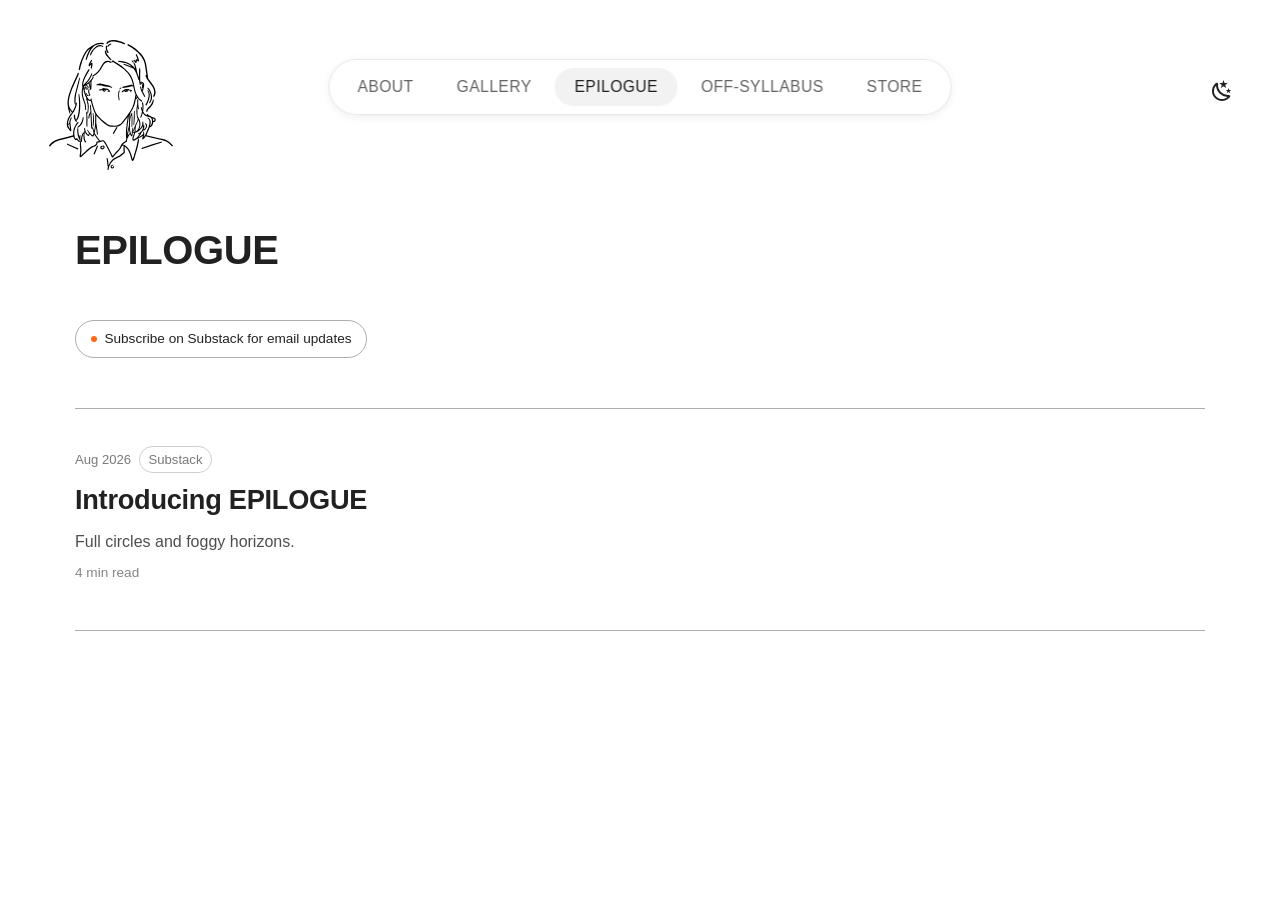
==== epilogue/index.html @ 9f252744 "Deployed 61b3ec2 with MkDocs version: 1.6.1" ====
<!doctype html>
<html lang="en" class="no-js">
  <head>
    
      <meta charset="utf-8">
      <meta name="viewport" content="width=device-width,initial-scale=1">
      
        <meta name="description" content="Writings, videos, and other things David K. Hays makes.">
      
      
      
        <link rel="canonical" href="https://davidkhays.com/epilogue/">
      
      
        <link rel="prev" href="..">
      
      
      
        
      
      
      <link rel="icon" href="../assets/images/favicon.png">
      <meta name="generator" content="mkdocs-1.6.1, mkdocs-material-9.7.7">
    
    
      
        <title>Epilogue - David K. Hays</title>
      
    
    
      <link rel="stylesheet" href="../assets/stylesheets/main.ec1eaa64.min.css">
      
        
        <link rel="stylesheet" href="../assets/stylesheets/palette.ab4e12ef.min.css">
      
      


    
    
      
    
    
      
    
    
      <link rel="stylesheet" href="../assets/stylesheets/extra.css">
    
    <script>__md_scope=new URL("..",location),__md_hash=e=>[...e].reduce(((e,_)=>(e<<5)-e+_.charCodeAt(0)),0),__md_get=(e,_=localStorage,t=__md_scope)=>JSON.parse(_.getItem(t.pathname+"."+e)),__md_set=(e,_,t=localStorage,a=__md_scope)=>{try{t.setItem(a.pathname+"."+e,JSON.stringify(_))}catch(e){}}</script>
    
      

    
    
  <meta property="og:type" content="website">
  <meta property="og:site_name" content="David K. Hays">
  <meta property="og:title" content="David K. Hays">
  <meta property="og:description" content="Personal portfolio of David K. Hays.">
  <meta property="og:url" content="https://davidkhays.com/epilogue/">
  <meta property="og:image" content="https://davidkhays.com/assets/images/social-preview.png">
  <meta name="twitter:card" content="summary_large_image">

  </head>
  
  
    
    
      
    
    
    
    
    <body dir="ltr" data-md-color-scheme="default" data-md-color-primary="indigo" data-md-color-accent="indigo">
  
    
    <input class="md-toggle" data-md-toggle="drawer" type="checkbox" id="__drawer" autocomplete="off">
    <input class="md-toggle" data-md-toggle="search" type="checkbox" id="__search" autocomplete="off">
    <label class="md-overlay" for="__drawer"></label>
    <div data-md-component="skip">
      
    </div>
    <div data-md-component="announce">
      
    </div>
    
    
      <div class="dkh-aurora-bg" aria-hidden="true" data-dkh-aurora-blobs>
  <div class="dkh-aurora-bg__stars" data-dkh-stars></div>
  <div class="dkh-aurora-bg__rays" data-dkh-rays></div>
</div>


  

<header class="md-header dkh-header md-header--shadow" data-md-component="header">
  <nav class="md-header__inner md-grid" aria-label="Header">
    <a href=".." title="David K. Hays" class="md-header__button md-logo" aria-label="David K. Hays" data-md-component="logo">
      <span class="dkh-logo-swap">
  <img class="dkh-logo-swap__base" src="../assets/images/eyes-open.svg" alt="David K. Hays — home">
  <img class="dkh-logo-swap__hover" src="../assets/images/eyes-closed.svg" alt="" aria-hidden="true">
</span>
    </a>
    <label class="md-header__button md-icon" for="__drawer">
      
      <svg xmlns="http://www.w3.org/2000/svg" viewBox="0 0 24 24"><path d="M3 6h18v2H3zm0 5h18v2H3zm0 5h18v2H3z"/></svg>
    </label>

    <!-- Condensed, centered nav (desktop only; see extra.css for the breakpoint) -->
    <ul class="dkh-nav">
      
        
      
        
          <li class="dkh-nav__item">
            <a href="../about.md" class="dkh-nav__link">About</a>
          </li>
        
      
        
          <li class="dkh-nav__item">
            <a href="../gallery.md" class="dkh-nav__link">Gallery</a>
          </li>
        
      
        
          <li class="dkh-nav__item dkh-nav__item--active">
            <a href="./" class="dkh-nav__link">EPILOGUE</a>
          </li>
        
      
        
          <li class="dkh-nav__item">
            <a href="../off-syllabus/index.md" class="dkh-nav__link">OFF-SYLLABUS</a>
          </li>
        
      
        
          <li class="dkh-nav__item">
            <a href="../store.md" class="dkh-nav__link">Store</a>
          </li>
        
      
    </ul>

    <div class="md-header__title" data-md-component="header-title">
      <div class="md-header__ellipsis">
        <div class="md-header__topic">
          <span class="md-ellipsis">
            David K. Hays
          </span>
        </div>
        <div class="md-header__topic" data-md-component="header-topic">
          <span class="md-ellipsis">
            
              Epilogue
            
          </span>
        </div>
      </div>
    </div>
    
      
        <form class="md-header__option" data-md-component="palette">
  
    
    
    
    <input class="md-option" data-md-color-media="" data-md-color-scheme="default" data-md-color-primary="indigo" data-md-color-accent="indigo"  aria-label="Switch to dark mode"  type="radio" name="__palette" id="__palette_0">
    
      <label class="md-header__button md-icon" title="Switch to dark mode" for="__palette_1" hidden>
        <svg xmlns="http://www.w3.org/2000/svg" viewBox="0 0 24 24"><path d="m17.75 4.09-2.53 1.94.91 3.06-2.63-1.81-2.63 1.81.91-3.06-2.53-1.94L12.44 4l1.06-3 1.06 3zm3.5 6.91-1.64 1.25.59 1.98-1.7-1.17-1.7 1.17.59-1.98L15.75 11l2.06-.05L18.5 9l.69 1.95zm-2.28 4.95c.83-.08 1.72 1.1 1.19 1.85-.32.45-.66.87-1.08 1.27C15.17 23 8.84 23 4.94 19.07c-3.91-3.9-3.91-10.24 0-14.14.4-.4.82-.76 1.27-1.08.75-.53 1.93.36 1.85 1.19-.27 2.86.69 5.83 2.89 8.02a9.96 9.96 0 0 0 8.02 2.89m-1.64 2.02a12.08 12.08 0 0 1-7.8-3.47c-2.17-2.19-3.33-5-3.49-7.82-2.81 3.14-2.7 7.96.31 10.98 3.02 3.01 7.84 3.12 10.98.31"/></svg>
      </label>
    
  
    
    
    
    <input class="md-option" data-md-color-media="" data-md-color-scheme="slate" data-md-color-primary="indigo" data-md-color-accent="indigo"  aria-label="Switch to light mode"  type="radio" name="__palette" id="__palette_1">
    
      <label class="md-header__button md-icon" title="Switch to light mode" for="__palette_0" hidden>
        <svg xmlns="http://www.w3.org/2000/svg" viewBox="0 0 24 24"><path d="M12 7a5 5 0 0 1 5 5 5 5 0 0 1-5 5 5 5 0 0 1-5-5 5 5 0 0 1 5-5m0 2a3 3 0 0 0-3 3 3 3 0 0 0 3 3 3 3 0 0 0 3-3 3 3 0 0 0-3-3m0-7 2.39 3.42C13.65 5.15 12.84 5 12 5s-1.65.15-2.39.42zM3.34 7l4.16-.35A7.2 7.2 0 0 0 5.94 8.5c-.44.74-.69 1.5-.83 2.29zm.02 10 1.76-3.77a7.131 7.131 0 0 0 2.38 4.14zM20.65 7l-1.77 3.79a7.02 7.02 0 0 0-2.38-4.15zm-.01 10-4.14.36c.59-.51 1.12-1.14 1.54-1.86.42-.73.69-1.5.83-2.29zM12 22l-2.41-3.44c.74.27 1.55.44 2.41.44.82 0 1.63-.17 2.37-.44z"/></svg>
      </label>
    
  
</form>
      
    
    
      <script>var palette=__md_get("__palette");if(palette&&palette.color){if("(prefers-color-scheme)"===palette.color.media){var media=matchMedia("(prefers-color-scheme: light)"),input=document.querySelector(media.matches?"[data-md-color-media='(prefers-color-scheme: light)']":"[data-md-color-media='(prefers-color-scheme: dark)']");palette.color.media=input.getAttribute("data-md-color-media"),palette.color.scheme=input.getAttribute("data-md-color-scheme"),palette.color.primary=input.getAttribute("data-md-color-primary"),palette.color.accent=input.getAttribute("data-md-color-accent")}for(var[key,value]of Object.entries(palette.color))document.body.setAttribute("data-md-color-"+key,value)}</script>
    
    
    
    
  </nav>
  
</header><div class="dkh-blur-overlay" aria-hidden="true"></div><button type="button" class="dkh-scrolltop" aria-label="Scroll to top">
  <svg viewBox="0 0 24 24" xmlns="http://www.w3.org/2000/svg" aria-hidden="true">
    <path d="M12 19V5M5 12l7-7 7 7" fill="none" stroke="currentColor" stroke-width="2" stroke-linecap="round" stroke-linejoin="round"/>
  </svg>
</button>
    
    <div class="md-container" data-md-component="container">
      
      
        
          
        
      
      <main class="md-main" data-md-component="main">
        <div class="md-main__inner md-grid">
          
            
              
              <div class="md-sidebar md-sidebar--primary" data-md-component="sidebar" data-md-type="navigation" >
                <div class="md-sidebar__scrollwrap">
                  <div class="md-sidebar__inner">
                    



<nav class="md-nav md-nav--primary" aria-label="Navigation" data-md-level="0">
  
  <div class="dkh-drawer-pill-wrap">
    <ul class="md-nav__list" data-md-scrollfix>
      
        
      
        
          
          
  
  
  
  
    <li class="md-nav__item">
      <a href="../about.md" class="md-nav__link">
        
  
  
  <span class="md-ellipsis">
    
  
    About
  

    
  </span>
  
  

      </a>
    </li>
  

        
      
        
          
          
  
  
  
  
    <li class="md-nav__item">
      <a href="../gallery.md" class="md-nav__link">
        
  
  
  <span class="md-ellipsis">
    
  
    Gallery
  

    
  </span>
  
  

      </a>
    </li>
  

        
      
        
          
          
  
  
    
  
  
  
    <li class="md-nav__item md-nav__item--active">
      
      <input class="md-nav__toggle md-toggle" type="checkbox" id="__toc">
      
      
      
      <a href="./" class="md-nav__link md-nav__link--active">
        
  
  
  <span class="md-ellipsis">
    
  
    EPILOGUE
  

    
  </span>
  
  

      </a>
      
    </li>
  

        
      
        
          
          
  
  
  
  
    <li class="md-nav__item">
      <a href="../off-syllabus/index.md" class="md-nav__link">
        
  
  
  <span class="md-ellipsis">
    
  
    OFF-SYLLABUS
  

    
  </span>
  
  

      </a>
    </li>
  

        
      
        
          
          
  
  
  
  
    <li class="md-nav__item">
      <a href="../store.md" class="md-nav__link">
        
  
  
  <span class="md-ellipsis">
    
  
    Store
  

    
  </span>
  
  

      </a>
    </li>
  

        
      
    </ul>
    <label class="dkh-drawer-close" for="__drawer" aria-label="Close menu">
      <svg viewBox="0 0 24 24" xmlns="http://www.w3.org/2000/svg" aria-hidden="true">
        <path d="M6 6L18 18M18 6L6 18" stroke="currentColor" stroke-width="1.6" stroke-linecap="round"/>
      </svg>
    </label>
  </div>
</nav>
                  </div>
                </div>
              </div>
            
            
              
              <div class="md-sidebar md-sidebar--secondary" data-md-component="sidebar" data-md-type="toc" >
                <div class="md-sidebar__scrollwrap">
                  <div class="md-sidebar__inner">
                    

<nav class="md-nav md-nav--secondary" aria-label="Table of contents">
  
  
  
  
</nav>
                  </div>
                </div>
              </div>
            
          
          
            <div class="md-content" data-md-component="content">
              
              <article class="md-content__inner md-typeset">
                
                  



<section class="dkh-epilogue">
  <div class="dkh-epilogue__header">
    <h1 class="dkh-epilogue__title">EPILOGUE</h1>
    <div class="dkh-epilogue__subscribe-row">
      <a href="https://davidkhays.substack.com" target="_blank" rel="noopener noreferrer" class="dkh-epilogue__subscribe">
        <span class="dkh-epilogue__subscribe-dot"></span>
        Subscribe on Substack for email updates
      </a>
      <!-- Subscribe on YouTube button goes here once the channel exists — .dkh-epilogue__subscribe-row
           is a flex row with gap, so it'll sit right alongside the Substack button with no layout changes needed. -->
    </div>
  </div>

  <!--
    Copy this <li> block for each new entry, newest first (top of the list).
    - tag: "Substack" or "YouTube" (or add a new one — no CSS changes needed, it's plain text in a pill).
    - entry-time: reading time for Substack posts, or something like "6 min watch" for YouTube.
    - Thumbnail (optional — omit the whole .dkh-epilogue__entry-thumb div if you don't have one yet,
      layout handles it fine either way): drop the image in docs/assets/images/epilogue/, then add
      <div class="dkh-epilogue__entry-thumb"><img src="../assets/images/epilogue/YOUR-FILE.jpg" alt=""></div>
      as the last thing inside .dkh-epilogue__entry-link, right after .dkh-epilogue__entry-text closes.
  -->
  <ol class="dkh-epilogue__list">
    <li class="dkh-epilogue__entry">
      <a class="dkh-epilogue__entry-link" href="https://davidkhays.substack.com/p/introducing-epilogue" target="_blank" rel="noopener noreferrer">
        <div class="dkh-epilogue__entry-text">
          <div class="dkh-epilogue__entry-meta">
            <span class="dkh-epilogue__entry-date">Aug 2026</span>
            <span class="dkh-epilogue__entry-tag">Substack</span>
          </div>
          <h2 class="dkh-epilogue__entry-title">Introducing EPILOGUE</h2>
          <p class="dkh-epilogue__entry-blurb">Full circles and foggy horizons.</p>
          <div class="dkh-epilogue__entry-time">4 min read</div>
        </div>
      </a>
    </li>
  </ol>
</section>







  
  






                
              </article>
            </div>
          
          
<script>var target=document.getElementById(location.hash.slice(1));target&&target.name&&(target.checked=target.name.startsWith("__tabbed_"))</script>
        </div>
        
      </main>
      
        
      
    </div>
    <div class="md-dialog" data-md-component="dialog">
      <div class="md-dialog__inner md-typeset"></div>
    </div>
    
    
    
      
      
      <script id="__config" type="application/json">{"annotate": null, "base": "..", "features": [], "search": "../assets/javascripts/workers/search.2c215733.min.js", "tags": null, "translations": {"clipboard.copied": "Copied to clipboard", "clipboard.copy": "Copy to clipboard", "search.result.more.one": "1 more on this page", "search.result.more.other": "# more on this page", "search.result.none": "No matching documents", "search.result.one": "1 matching document", "search.result.other": "# matching documents", "search.result.placeholder": "Type to start searching", "search.result.term.missing": "Missing", "select.version": "Select version"}, "version": null}</script>
    
    
      <script src="../assets/javascripts/bundle.d7400e89.min.js"></script>
      
        <script src="../assets/javascripts/extra.js"></script>
      
    
  </body>
</html>
---- assets/stylesheets/main.ec1eaa64.min.css ----
@charset "UTF-8";html{-webkit-text-size-adjust:none;-moz-text-size-adjust:none;text-size-adjust:none;box-sizing:border-box}*,:after,:before{box-sizing:inherit}@media (prefers-reduced-motion){*,:after,:before{transition:none!important}}body{margin:0}a,button,input,label{-webkit-tap-highlight-color:transparent}a{color:inherit;text-decoration:none}hr{border:0;box-sizing:initial;display:block;height:.05rem;overflow:visible;padding:0}small{font-size:80%}sub,sup{line-height:1em}img{border-style:none}table{border-collapse:initial;border-spacing:0}td,th{font-weight:400;vertical-align:top}button{background:#0000;border:0;font-family:inherit;font-size:inherit;margin:0;padding:0}input{border:0;outline:none}:root{--md-primary-fg-color:#4051b5;--md-primary-fg-color--light:#5d6cc0;--md-primary-fg-color--dark:#303fa1;--md-primary-bg-color:#fff;--md-primary-bg-color--light:#ffffffb3;--md-accent-fg-color:#526cfe;--md-accent-fg-color--transparent:#526cfe1a;--md-accent-bg-color:#fff;--md-accent-bg-color--light:#ffffffb3}[data-md-color-scheme=default]{color-scheme:light}[data-md-color-scheme=default] img[src$="#gh-dark-mode-only"],[data-md-color-scheme=default] img[src$="#only-dark"]{display:none}:root,[data-md-color-scheme=default]{--md-hue:225deg;--md-default-fg-color:#000000de;--md-default-fg-color--light:#0000008a;--md-default-fg-color--lighter:#00000052;--md-default-fg-color--lightest:#00000012;--md-default-bg-color:#fff;--md-default-bg-color--light:#ffffffb3;--md-default-bg-color--lighter:#ffffff4d;--md-default-bg-color--lightest:#ffffff1f;--md-code-fg-color:#36464e;--md-code-bg-color:#f5f5f5;--md-code-bg-color--light:#f5f5f5b3;--md-code-bg-color--lighter:#f5f5f54d;--md-code-hl-color:#4287ff;--md-code-hl-color--light:#4287ff1a;--md-code-hl-number-color:#d52a2a;--md-code-hl-special-color:#db1457;--md-code-hl-function-color:#a846b9;--md-code-hl-constant-color:#6e59d9;--md-code-hl-keyword-color:#3f6ec6;--md-code-hl-string-color:#1c7d4d;--md-code-hl-name-color:var(--md-code-fg-color);--md-code-hl-operator-color:var(--md-default-fg-color--light);--md-code-hl-punctuation-color:var(--md-default-fg-color--light);--md-code-hl-comment-color:var(--md-default-fg-color--light);--md-code-hl-generic-color:var(--md-default-fg-color--light);--md-code-hl-variable-color:var(--md-default-fg-color--light);--md-typeset-color:var(--md-default-fg-color);--md-typeset-a-color:var(--md-primary-fg-color);--md-typeset-del-color:#f5503d26;--md-typeset-ins-color:#0bd57026;--md-typeset-kbd-color:#fafafa;--md-typeset-kbd-accent-color:#fff;--md-typeset-kbd-border-color:#b8b8b8;--md-typeset-mark-color:#ffff0080;--md-typeset-table-color:#0000001f;--md-typeset-table-color--light:rgba(0,0,0,.035);--md-admonition-fg-color:var(--md-default-fg-color);--md-admonition-bg-color:var(--md-default-bg-color);--md-warning-fg-color:#000000de;--md-warning-bg-color:#ff9;--md-footer-fg-color:#fff;--md-footer-fg-color--light:#ffffffb3;--md-footer-fg-color--lighter:#ffffff73;--md-footer-bg-color:#000000de;--md-footer-bg-color--dark:#00000052;--md-shadow-z1:0 0.2rem 0.5rem #0000000d,0 0 0.05rem #0000001a;--md-shadow-z2:0 0.2rem 0.5rem #0000001a,0 0 0.05rem #00000040;--md-shadow-z3:0 0.2rem 0.5rem #0003,0 0 0.05rem #00000059}.md-icon svg{fill:currentcolor;display:block;height:1.2rem;width:1.2rem}body{-webkit-font-smoothing:antialiased;-moz-osx-font-smoothing:grayscale;--md-text-font-family:var(--md-text-font,_),-apple-system,BlinkMacSystemFont,Helvetica,Arial,sans-serif;--md-code-font-family:var(--md-code-font,_),SFMono-Regular,Consolas,Menlo,monospace}aside,body,input{font-feature-settings:"kern","liga";color:var(--md-typeset-color);font-family:var(--md-text-font-family)}code,kbd,pre{font-feature-settings:"kern";font-family:var(--md-code-font-family)}:root{--md-typeset-table-sort-icon:url('data:image/svg+xml;charset=utf-8,<svg xmlns="http://www.w3.org/2000/svg" viewBox="0 0 24 24"><path d="m18 21-4-4h3V7h-3l4-4 4 4h-3v10h3M2 19v-2h10v2M2 13v-2h7v2M2 7V5h4v2z"/></svg>');--md-typeset-table-sort-icon--asc:url('data:image/svg+xml;charset=utf-8,<svg xmlns="http://www.w3.org/2000/svg" viewBox="0 0 24 24"><path d="M19 17h3l-4 4-4-4h3V3h2M2 17h10v2H2M6 5v2H2V5m0 6h7v2H2z"/></svg>');--md-typeset-table-sort-icon--desc:url('data:image/svg+xml;charset=utf-8,<svg xmlns="http://www.w3.org/2000/svg" viewBox="0 0 24 24"><path d="M19 7h3l-4-4-4 4h3v14h2M2 17h10v2H2M6 5v2H2V5m0 6h7v2H2z"/></svg>')}.md-typeset{-webkit-print-color-adjust:exact;color-adjust:exact;font-size:.8rem;line-height:1.6;overflow-wrap:break-word}@media print{.md-typeset{font-size:.68rem}}.md-typeset blockquote,.md-typeset dl,.md-typeset figure,.md-typeset ol,.md-typeset pre,.md-typeset ul{margin-bottom:1em;margin-top:1em}.md-typeset h1{color:var(--md-default-fg-color--light);font-size:2em;line-height:1.3;margin:0 0 1.25em}.md-typeset h1,.md-typeset h2{font-weight:300;letter-spacing:-.01em}.md-typeset h2{font-size:1.5625em;line-height:1.4;margin:1.6em 0 .64em}.md-typeset h3{font-size:1.25em;font-weight:400;letter-spacing:-.01em;line-height:1.5;margin:1.6em 0 .8em}.md-typeset h2+h3{margin-top:.8em}.md-typeset h4{font-weight:700;letter-spacing:-.01em;margin:1em 0}.md-typeset h5,.md-typeset h6{color:var(--md-default-fg-color--light);font-size:.8em;font-weight:700;letter-spacing:-.01em;margin:1.25em 0}.md-typeset h5{text-transform:uppercase}.md-typeset h5 code{text-transform:none}.md-typeset hr{border-bottom:.05rem solid var(--md-default-fg-color--lightest);display:flow-root;margin:1.5em 0}.md-typeset a{color:var(--md-typeset-a-color);word-break:break-word}.md-typeset a,.md-typeset a:before{transition:color 125ms}.md-typeset a:focus,.md-typeset a:hover{color:var(--md-accent-fg-color)}.md-typeset a:focus code,.md-typeset a:hover code{background-color:var(--md-accent-fg-color--transparent);color:var(--md-accent-fg-color)}.md-typeset a code{color:var(--md-typeset-a-color)}.md-typeset a.focus-visible{outline-color:var(--md-accent-fg-color);outline-offset:.2rem}.md-typeset code,.md-typeset kbd,.md-typeset pre{color:var(--md-code-fg-color);direction:ltr;font-variant-ligatures:none;transition:background-color 125ms}@media print{.md-typeset code,.md-typeset kbd,.md-typeset pre{white-space:pre-wrap}}.md-typeset code{background-color:var(--md-code-bg-color);border-radius:.1rem;-webkit-box-decoration-break:clone;box-decoration-break:clone;font-size:.85em;padding:0 .2941176471em;transition:color 125ms,background-color 125ms;word-break:break-word}.md-typeset code:not(.focus-visible){-webkit-tap-highlight-color:transparent;outline:none}.md-typeset pre{display:flow-root;line-height:1.4;position:relative}.md-typeset pre>code{-webkit-box-decoration-break:slice;box-decoration-break:slice;box-shadow:none;display:block;margin:0;outline-color:var(--md-accent-fg-color);overflow:auto;padding:.7720588235em 1.1764705882em;scrollbar-color:var(--md-default-fg-color--lighter) #0000;scrollbar-width:thin;touch-action:auto;word-break:normal}.md-typeset pre>code:hover{scrollbar-color:var(--md-accent-fg-color) #0000}.md-typeset pre>code::-webkit-scrollbar{height:.2rem;width:.2rem}.md-typeset pre>code::-webkit-scrollbar-thumb{background-color:var(--md-default-fg-color--lighter)}.md-typeset pre>code::-webkit-scrollbar-thumb:hover{background-color:var(--md-accent-fg-color)}.md-typeset kbd{background-color:var(--md-typeset-kbd-color);border-radius:.1rem;box-shadow:0 .1rem 0 .05rem var(--md-typeset-kbd-border-color),0 .1rem 0 var(--md-typeset-kbd-border-color),0 -.1rem .2rem var(--md-typeset-kbd-accent-color) inset;color:var(--md-default-fg-color);display:inline-block;font-size:.75em;padding:0 .6666666667em;vertical-align:text-top;word-break:break-word}.md-typeset mark{background-color:var(--md-typeset-mark-color);-webkit-box-decoration-break:clone;box-decoration-break:clone;color:inherit;word-break:break-word}.md-typeset abbr{cursor:help;text-decoration:none}.md-typeset [data-preview],.md-typeset abbr{border-bottom:.05rem dotted var(--md-default-fg-color--light)}.md-typeset small{opacity:.75}[dir=ltr] .md-typeset sub,[dir=ltr] .md-typeset sup{margin-left:.078125em}[dir=rtl] .md-typeset sub,[dir=rtl] .md-typeset sup{margin-right:.078125em}[dir=ltr] .md-typeset blockquote{padding-left:.6rem}[dir=rtl] .md-typeset blockquote{padding-right:.6rem}[dir=ltr] .md-typeset blockquote{border-left:.2rem solid var(--md-default-fg-color--lighter)}[dir=rtl] .md-typeset blockquote{border-right:.2rem solid var(--md-default-fg-color--lighter)}.md-typeset blockquote{color:var(--md-default-fg-color--light);margin-left:0;margin-right:0}.md-typeset ul{list-style-type:disc}.md-typeset ul[type]{list-style-type:revert-layer}[dir=ltr] .md-typeset ol,[dir=ltr] .md-typeset ul{margin-left:.625em}[dir=rtl] .md-typeset ol,[dir=rtl] .md-typeset ul{margin-right:.625em}.md-typeset ol,.md-typeset ul{padding:0}.md-typeset ol:not([hidden]),.md-typeset ul:not([hidden]){display:flow-root}.md-typeset ol ol,.md-typeset ul ol{list-style-type:lower-alpha}.md-typeset ol ol ol,.md-typeset ul ol ol{list-style-type:lower-roman}.md-typeset ol ol ol ol,.md-typeset ul ol ol ol{list-style-type:upper-alpha}.md-typeset ol ol ol ol ol,.md-typeset ul ol ol ol ol{list-style-type:upper-roman}.md-typeset ol[type],.md-typeset ul[type]{list-style-type:revert-layer}[dir=ltr] .md-typeset ol li,[dir=ltr] .md-typeset ul li{margin-left:1.25em}[dir=rtl] .md-typeset ol li,[dir=rtl] .md-typeset ul li{margin-right:1.25em}.md-typeset ol li,.md-typeset ul li{margin-bottom:.5em}.md-typeset ol li blockquote,.md-typeset ol li p,.md-typeset ul li blockquote,.md-typeset ul li p{margin:.5em 0}.md-typeset ol li:last-child,.md-typeset ul li:last-child{margin-bottom:0}[dir=ltr] .md-typeset ol li ol,[dir=ltr] .md-typeset ol li ul,[dir=ltr] .md-typeset ul li ol,[dir=ltr] .md-typeset ul li ul{margin-left:.625em}[dir=rtl] .md-typeset ol li ol,[dir=rtl] .md-typeset ol li ul,[dir=rtl] .md-typeset ul li ol,[dir=rtl] .md-typeset ul li ul{margin-right:.625em}.md-typeset ol li ol,.md-typeset ol li ul,.md-typeset ul li ol,.md-typeset ul li ul{margin-bottom:.5em;margin-top:.5em}[dir=ltr] .md-typeset dd{margin-left:1.875em}[dir=rtl] .md-typeset dd{margin-right:1.875em}.md-typeset dd{margin-bottom:1.5em;margin-top:1em}.md-typeset img,.md-typeset svg,.md-typeset video{height:auto;max-width:100%}.md-typeset img[align=left]{margin:1em 1em 1em 0}.md-typeset img[align=right]{margin:1em 0 1em 1em}.md-typeset img[align]:only-child{margin-top:0}.md-typeset figure{display:flow-root;margin:1em auto;max-width:100%;text-align:center;width:fit-content}.md-typeset figure img{display:block;margin:0 auto}.md-typeset figcaption{font-style:italic;margin:1em auto;max-width:24rem}.md-typeset iframe{max-width:100%}.md-typeset table:not([class]){background-color:var(--md-default-bg-color);border:.05rem solid var(--md-typeset-table-color);border-radius:.1rem;display:inline-block;font-size:.64rem;max-width:100%;overflow:auto;touch-action:auto}@media print{.md-typeset table:not([class]){display:table}}.md-typeset table:not([class])+*{margin-top:1.5em}.md-typeset table:not([class]) td>:first-child,.md-typeset table:not([class]) th>:first-child{margin-top:0}.md-typeset table:not([class]) td>:last-child,.md-typeset table:not([class]) th>:last-child{margin-bottom:0}.md-typeset table:not([class]) td:not([align]),.md-typeset table:not([class]) th:not([align]){text-align:left}[dir=rtl] .md-typeset table:not([class]) td:not([align]),[dir=rtl] .md-typeset table:not([class]) th:not([align]){text-align:right}.md-typeset table:not([class]) th{font-weight:700;min-width:5rem;padding:.9375em 1.25em;vertical-align:top}.md-typeset table:not([class]) td{border-top:.05rem solid var(--md-typeset-table-color);padding:.9375em 1.25em;vertical-align:top}.md-typeset table:not([class]) tbody tr{transition:background-color 125ms}.md-typeset table:not([class]) tbody tr:hover{background-color:var(--md-typeset-table-color--light);box-shadow:0 .05rem 0 var(--md-default-bg-color) inset}.md-typeset table:not([class]) a{word-break:normal}.md-typeset table th[role=columnheader]{cursor:pointer}[dir=ltr] .md-typeset table th[role=columnheader]:after{margin-left:.5em}[dir=rtl] .md-typeset table th[role=columnheader]:after{margin-right:.5em}.md-typeset table th[role=columnheader]:after{content:"";display:inline-block;height:1.2em;-webkit-mask-image:var(--md-typeset-table-sort-icon);mask-image:var(--md-typeset-table-sort-icon);-webkit-mask-repeat:no-repeat;mask-repeat:no-repeat;-webkit-mask-size:contain;mask-size:contain;transition:background-color 125ms;vertical-align:text-bottom;width:1.2em}.md-typeset table th[role=columnheader]:hover:after{background-color:var(--md-default-fg-color--lighter)}.md-typeset table th[role=columnheader][aria-sort=ascending]:after{background-color:var(--md-default-fg-color--light);-webkit-mask-image:var(--md-typeset-table-sort-icon--asc);mask-image:var(--md-typeset-table-sort-icon--asc)}.md-typeset table th[role=columnheader][aria-sort=descending]:after{background-color:var(--md-default-fg-color--light);-webkit-mask-image:var(--md-typeset-table-sort-icon--desc);mask-image:var(--md-typeset-table-sort-icon--desc)}.md-typeset__scrollwrap{margin:1em -.8rem;overflow-x:auto;touch-action:auto}.md-typeset__table{display:inline-block;margin-bottom:.5em;padding:0 .8rem}@media print{.md-typeset__table{display:block}}html .md-typeset__table table{display:table;margin:0;overflow:hidden;width:100%}@media screen and (max-width:44.984375em){.md-content__inner>pre{margin:1em -.8rem}.md-content__inner>pre code{border-radius:0}}.md-typeset .md-author{border-radius:100%;display:block;flex-shrink:0;height:1.6rem;overflow:hidden;position:relative;transition:color 125ms,transform 125ms;width:1.6rem}.md-typeset .md-author img{display:block}.md-typeset .md-author--more{background:var(--md-default-fg-color--lightest);color:var(--md-default-fg-color--lighter);font-size:.6rem;font-weight:700;line-height:1.6rem;text-align:center}.md-typeset .md-author--long{height:2.4rem;width:2.4rem}.md-typeset a.md-author{transform:scale(1)}.md-typeset a.md-author img{border-radius:100%;filter:grayscale(100%) opacity(75%);transition:filter 125ms}.md-typeset a.md-author:focus,.md-typeset a.md-author:hover{transform:scale(1.1);z-index:1}.md-typeset a.md-author:focus img,.md-typeset a.md-author:hover img{filter:grayscale(0)}.md-banner{background-color:var(--md-footer-bg-color);color:var(--md-footer-fg-color);overflow:auto}@media print{.md-banner{display:none}}.md-banner--warning{background-color:var(--md-warning-bg-color);color:var(--md-warning-fg-color)}.md-banner__inner{font-size:.7rem;margin:.6rem auto;padding:0 .8rem}[dir=ltr] .md-banner__button{float:right}[dir=rtl] .md-banner__button{float:left}.md-banner__button{color:inherit;cursor:pointer;transition:opacity .25s}.no-js .md-banner__button{display:none}.md-banner__button:hover{opacity:.7}html{font-size:125%;height:100%;overflow-x:hidden}@media screen and (min-width:100em){html{font-size:137.5%}}@media screen and (min-width:125em){html{font-size:150%}}body{background-color:var(--md-default-bg-color);display:flex;flex-direction:column;font-size:.5rem;min-height:100%;position:relative;width:100%}@media print{body{display:block}}@media screen and (max-width:59.984375em){body[data-md-scrolllock]{position:fixed}}.md-grid{margin-left:auto;margin-right:auto;max-width:61rem}.md-container{display:flex;flex-direction:column;flex-grow:1}@media print{.md-container{display:block}}.md-main{flex-grow:1}.md-main__inner{display:flex;height:100%;margin-top:1.5rem}.md-ellipsis{overflow:hidden;text-overflow:ellipsis}.md-toggle{display:none}.md-option{height:0;opacity:0;position:absolute;width:0}.md-option:checked+label:not([hidden]){display:block}.md-option.focus-visible+label{outline-color:var(--md-accent-fg-color);outline-style:auto}.md-skip{background-color:var(--md-default-fg-color);border-radius:.1rem;color:var(--md-default-bg-color);font-size:.64rem;margin:.5rem;opacity:0;outline-color:var(--md-accent-fg-color);padding:.3rem .5rem;position:fixed;transform:translateY(.4rem);z-index:-1}.md-skip:focus{opacity:1;transform:translateY(0);transition:transform .25s cubic-bezier(.4,0,.2,1),opacity 175ms 75ms;z-index:10}@page{margin:25mm}:root{--md-clipboard-icon:url('data:image/svg+xml;charset=utf-8,<svg xmlns="http://www.w3.org/2000/svg" viewBox="0 0 24 24"><path d="M19 21H8V7h11m0-2H8a2 2 0 0 0-2 2v14a2 2 0 0 0 2 2h11a2 2 0 0 0 2-2V7a2 2 0 0 0-2-2m-3-4H4a2 2 0 0 0-2 2v14h2V3h12z"/></svg>')}.md-clipboard{border-radius:.1rem;color:var(--md-default-fg-color--lightest);cursor:pointer;height:1.5em;outline-color:var(--md-accent-fg-color);outline-offset:.1rem;transition:color .25s;width:1.5em;z-index:1}@media print{.md-clipboard{display:none}}.md-clipboard:not(.focus-visible){-webkit-tap-highlight-color:transparent;outline:none}:hover>.md-clipboard{color:var(--md-default-fg-color--light)}.md-clipboard:focus,.md-clipboard:hover{color:var(--md-accent-fg-color)}.md-clipboard:after{background-color:currentcolor;content:"";display:block;height:1.125em;margin:0 auto;-webkit-mask-image:var(--md-clipboard-icon);mask-image:var(--md-clipboard-icon);-webkit-mask-position:center;mask-position:center;-webkit-mask-repeat:no-repeat;mask-repeat:no-repeat;-webkit-mask-size:contain;mask-size:contain;width:1.125em}.md-clipboard--inline{cursor:pointer}.md-clipboard--inline code{transition:color .25s,background-color .25s}.md-clipboard--inline:focus code,.md-clipboard--inline:hover code{background-color:var(--md-accent-fg-color--transparent);color:var(--md-accent-fg-color)}:root{--md-code-select-icon:url('data:image/svg+xml;charset=utf-8,<svg xmlns="http://www.w3.org/2000/svg" viewBox="0 0 24 24"><path d="M19 19h-4v2h4c1.1 0 2-.9 2-2v-4h-2m0-12h-4v2h4v4h2V5c0-1.1-.9-2-2-2M5 5h4V3H5c-1.1 0-2 .9-2 2v4h2m0 6H3v4c0 1.1.9 2 2 2h4v-2H5zm2-4h2v2H7zm4 0h2v2h-2zm4 0h2v2h-2zM7 7h2v2H7zm4 0h2v2h-2zm4 0h2v2h-2zm-8 8h2v2H7zm4 0h2v2h-2zm4 0h2v2h-2z"/></svg>');--md-code-copy-icon:url('data:image/svg+xml;charset=utf-8,<svg xmlns="http://www.w3.org/2000/svg" viewBox="0 0 24 24"><path d="M19 21H8V7h11m0-2H8a2 2 0 0 0-2 2v14a2 2 0 0 0 2 2h11a2 2 0 0 0 2-2V7a2 2 0 0 0-2-2m-3-4H4a2 2 0 0 0-2 2v14h2V3h12z"/></svg>')}.md-typeset .md-code__content{display:grid}.md-code__nav{background-color:var(--md-code-bg-color--lighter);border-radius:.1rem;display:flex;gap:.2rem;padding:.2rem;position:absolute;right:.25em;top:.25em;transition:background-color .25s;z-index:1}:hover>.md-code__nav{background-color:var(--md-code-bg-color--light)}.md-code__button{color:var(--md-default-fg-color--lightest);cursor:pointer;display:block;height:1.5em;outline-color:var(--md-accent-fg-color);outline-offset:.1rem;transition:color .25s;width:1.5em}:hover>*>.md-code__button{color:var(--md-default-fg-color--light)}.md-code__button.focus-visible,.md-code__button:hover{color:var(--md-accent-fg-color)}.md-code__button--active{color:var(--md-default-fg-color)!important}.md-code__button:after{background-color:currentcolor;content:"";display:block;height:1.125em;margin:0 auto;-webkit-mask-position:center;mask-position:center;-webkit-mask-repeat:no-repeat;mask-repeat:no-repeat;-webkit-mask-size:contain;mask-size:contain;width:1.125em}.md-code__button[data-md-type=select]:after{-webkit-mask-image:var(--md-code-select-icon);mask-image:var(--md-code-select-icon)}.md-code__button[data-md-type=copy]:after{-webkit-mask-image:var(--md-code-copy-icon);mask-image:var(--md-code-copy-icon)}@keyframes consent{0%{opacity:0;transform:translateY(100%)}to{opacity:1;transform:translateY(0)}}@keyframes overlay{0%{opacity:0}to{opacity:1}}.md-consent__overlay{animation:overlay .25s both;-webkit-backdrop-filter:blur(.1rem);backdrop-filter:blur(.1rem);background-color:#0000008a;height:100%;opacity:1;position:fixed;top:0;width:100%;z-index:5}.md-consent__inner{animation:consent .5s cubic-bezier(.1,.7,.1,1) both;background-color:var(--md-default-bg-color);border:0;border-radius:.1rem;bottom:0;box-shadow:0 0 .2rem #0000001a,0 .2rem .4rem #0003;max-height:100%;overflow:auto;padding:0;position:fixed;width:100%;z-index:5}.md-consent__form{padding:.8rem}.md-consent__settings{display:none;margin:1em 0}input:checked+.md-consent__settings{display:block}.md-consent__controls{margin-bottom:.8rem}.md-typeset .md-consent__controls .md-button{display:inline}@media screen and (max-width:44.984375em){.md-typeset .md-consent__controls .md-button{display:block;margin-top:.4rem;text-align:center;width:100%}}.md-consent label{cursor:pointer}.md-content{flex-grow:1;min-width:0}.md-content__inner{margin:0 .8rem 1.2rem;padding-top:.6rem}@media screen and (min-width:76.25em){[dir=ltr] .md-sidebar--primary:not([hidden])~.md-content>.md-content__inner{margin-left:1.2rem}[dir=ltr] .md-sidebar--secondary:not([hidden])~.md-content>.md-content__inner,[dir=rtl] .md-sidebar--primary:not([hidden])~.md-content>.md-content__inner{margin-right:1.2rem}[dir=rtl] .md-sidebar--secondary:not([hidden])~.md-content>.md-content__inner{margin-left:1.2rem}}.md-content__inner:before{content:"";display:block;height:.4rem}.md-content__inner>:last-child{margin-bottom:0}[dir=ltr] .md-content__button{float:right}[dir=rtl] .md-content__button{float:left}[dir=ltr] .md-content__button{margin-left:.4rem}[dir=rtl] .md-content__button{margin-right:.4rem}.md-content__button{margin:.4rem 0;padding:0}@media print{.md-content__button{display:none}}.md-typeset .md-content__button{color:var(--md-default-fg-color--lighter)}.md-content__button svg{display:inline;vertical-align:top}[dir=rtl] .md-content__button svg{transform:scaleX(-1)}[dir=ltr] .md-dialog{right:.8rem}[dir=rtl] .md-dialog{left:.8rem}.md-dialog{background-color:var(--md-default-fg-color);border-radius:.1rem;bottom:.8rem;box-shadow:var(--md-shadow-z3);min-width:11.1rem;opacity:0;padding:.4rem .6rem;pointer-events:none;position:fixed;transform:translateY(100%);transition:transform 0ms .4s,opacity .4s;z-index:4}@media print{.md-dialog{display:none}}.md-dialog--active{opacity:1;pointer-events:auto;transform:translateY(0);transition:transform .4s cubic-bezier(.075,.85,.175,1),opacity .4s}.md-dialog__inner{color:var(--md-default-bg-color);font-size:.7rem}.md-feedback{margin:2em 0 1em;text-align:center}.md-feedback fieldset{border:none;margin:0;padding:0}.md-feedback__title{font-weight:700;margin:1em auto}.md-feedback__inner{position:relative}.md-feedback__list{display:flex;flex-wrap:wrap;place-content:baseline center;position:relative}.md-feedback__list:hover .md-icon:not(:disabled){color:var(--md-default-fg-color--lighter)}:disabled .md-feedback__list{min-height:1.8rem}.md-feedback__icon{color:var(--md-default-fg-color--light);cursor:pointer;flex-shrink:0;margin:0 .1rem;transition:color 125ms}.md-feedback__icon:not(:disabled).md-icon:hover{color:var(--md-accent-fg-color)}.md-feedback__icon:disabled{color:var(--md-default-fg-color--lightest);pointer-events:none}.md-feedback__note{opacity:0;position:relative;transform:translateY(.4rem);transition:transform .4s cubic-bezier(.1,.7,.1,1),opacity .15s}.md-feedback__note>*{margin:0 auto;max-width:16rem}:disabled .md-feedback__note{opacity:1;transform:translateY(0)}@media print{.md-feedback{display:none}}.md-footer{background-color:var(--md-footer-bg-color);color:var(--md-footer-fg-color)}@media print{.md-footer{display:none}}.md-footer__inner{justify-content:space-between;overflow:auto;padding:.2rem}.md-footer__inner:not([hidden]){display:flex}.md-footer__link{align-items:end;display:flex;flex-grow:0.01;margin-bottom:.4rem;margin-top:1rem;max-width:100%;outline-color:var(--md-accent-fg-color);overflow:hidden;transition:opacity .25s}.md-footer__link:focus,.md-footer__link:hover{opacity:.7}[dir=rtl] .md-footer__link svg{transform:scaleX(-1)}@media screen and (max-width:44.984375em){.md-footer__link--prev{flex-shrink:0}.md-footer__link--prev .md-footer__title{display:none}}[dir=ltr] .md-footer__link--next{margin-left:auto}[dir=rtl] .md-footer__link--next{margin-right:auto}.md-footer__link--next{text-align:right}[dir=rtl] .md-footer__link--next{text-align:left}.md-footer__title{flex-grow:1;font-size:.9rem;margin-bottom:.7rem;max-width:calc(100% - 2.4rem);padding:0 1rem;white-space:nowrap}.md-footer__button{margin:.2rem;padding:.4rem}.md-footer__direction{font-size:.64rem;opacity:.7}.md-footer-meta{background-color:var(--md-footer-bg-color--dark)}.md-footer-meta__inner{display:flex;flex-wrap:wrap;justify-content:space-between;padding:.2rem}html .md-footer-meta.md-typeset a{color:var(--md-footer-fg-color--light)}html .md-footer-meta.md-typeset a:focus,html .md-footer-meta.md-typeset a:hover{color:var(--md-footer-fg-color)}.md-copyright{color:var(--md-footer-fg-color--lighter);font-size:.64rem;margin:auto .6rem;padding:.4rem 0;width:100%}@media screen and (min-width:45em){.md-copyright{width:auto}}.md-copyright__highlight{color:var(--md-footer-fg-color--light)}.md-social{display:inline-flex;gap:.2rem;margin:0 .4rem;padding:.2rem 0 .6rem}@media screen and (min-width:45em){.md-social{padding:.6rem 0}}.md-social__link{display:inline-block;height:1.6rem;text-align:center;width:1.6rem}.md-social__link:before{line-height:1.9}.md-social__link svg{fill:currentcolor;max-height:.8rem;vertical-align:-25%}.md-typeset .md-button{border:.1rem solid;border-radius:.1rem;color:var(--md-primary-fg-color);cursor:pointer;display:inline-block;font-weight:700;padding:.625em 2em;transition:color 125ms,background-color 125ms,border-color 125ms}.md-typeset .md-button--primary{background-color:var(--md-primary-fg-color);border-color:var(--md-primary-fg-color);color:var(--md-primary-bg-color)}.md-typeset .md-button:focus,.md-typeset .md-button:hover{background-color:var(--md-accent-fg-color);border-color:var(--md-accent-fg-color);color:var(--md-accent-bg-color)}[dir=ltr] .md-typeset .md-input{border-top-left-radius:.1rem}[dir=ltr] .md-typeset .md-input,[dir=rtl] .md-typeset .md-input{border-top-right-radius:.1rem}[dir=rtl] .md-typeset .md-input{border-top-left-radius:.1rem}.md-typeset .md-input{border-bottom:.1rem solid var(--md-default-fg-color--lighter);box-shadow:var(--md-shadow-z1);font-size:.8rem;height:1.8rem;padding:0 .6rem;transition:border .25s,box-shadow .25s}.md-typeset .md-input:focus,.md-typeset .md-input:hover{border-bottom-color:var(--md-accent-fg-color);box-shadow:var(--md-shadow-z2)}.md-typeset .md-input--stretch{width:100%}.md-header{background-color:var(--md-primary-fg-color);box-shadow:0 0 .2rem #0000,0 .2rem .4rem #0000;color:var(--md-primary-bg-color);display:block;left:0;position:sticky;right:0;top:0;z-index:4}@media print{.md-header{display:none}}.md-header[hidden]{transform:translateY(-100%);transition:transform .25s cubic-bezier(.8,0,.6,1),box-shadow .25s}.md-header--shadow{box-shadow:0 0 .2rem #0000001a,0 .2rem .4rem #0003;transition:transform .25s cubic-bezier(.1,.7,.1,1),box-shadow .25s}.md-header__inner{align-items:center;display:flex;padding:0 .2rem}.md-header__button{color:currentcolor;cursor:pointer;margin:.2rem;outline-color:var(--md-accent-fg-color);padding:.4rem;position:relative;transition:opacity .25s;vertical-align:middle;z-index:1}.md-header__button:hover{opacity:.7}.md-header__button:not([hidden]){display:inline-block}.md-header__button:not(.focus-visible){-webkit-tap-highlight-color:transparent;outline:none}.md-header__button.md-logo{margin:.2rem;padding:.4rem}@media screen and (max-width:76.234375em){.md-header__button.md-logo{display:none}}.md-header__button.md-logo img,.md-header__button.md-logo svg{fill:currentcolor;display:block;height:1.2rem;width:auto}@media screen and (min-width:60em){.md-header__button[for=__search]{display:none}}.no-js .md-header__button[for=__search]{display:none}[dir=rtl] .md-header__button[for=__search] svg{transform:scaleX(-1)}@media screen and (min-width:76.25em){.md-header__button[for=__drawer]{display:none}}.md-header__topic{display:flex;max-width:100%;position:absolute;transition:transform .4s cubic-bezier(.1,.7,.1,1),opacity .15s;white-space:nowrap}.md-header__topic+.md-header__topic{opacity:0;pointer-events:none;transform:translateX(1.25rem);transition:transform .4s cubic-bezier(1,.7,.1,.1),opacity .15s;z-index:-1}[dir=rtl] .md-header__topic+.md-header__topic{transform:translateX(-1.25rem)}.md-header__topic:first-child{font-weight:700}[dir=ltr] .md-header__title{margin-left:1rem;margin-right:.4rem}[dir=rtl] .md-header__title{margin-left:.4rem;margin-right:1rem}.md-header__title{flex-grow:1;font-size:.9rem;height:2.4rem;line-height:2.4rem}.md-header__title--active .md-header__topic{opacity:0;pointer-events:none;transform:translateX(-1.25rem);transition:transform .4s cubic-bezier(1,.7,.1,.1),opacity .15s;z-index:-1}[dir=rtl] .md-header__title--active .md-header__topic{transform:translateX(1.25rem)}.md-header__title--active .md-header__topic+.md-header__topic{opacity:1;pointer-events:auto;transform:translateX(0);transition:transform .4s cubic-bezier(.1,.7,.1,1),opacity .15s;z-index:0}.md-header__title>.md-header__ellipsis{height:100%;position:relative;width:100%}.md-header__option{display:flex;flex-shrink:0;max-width:100%;transition:max-width 0ms .25s,opacity .25s .25s;white-space:nowrap}[data-md-toggle=search]:checked~.md-header .md-header__option{max-width:0;opacity:0;transition:max-width 0ms,opacity 0ms}.md-header__option>input{bottom:0}.md-header__source{display:none}@media screen and (min-width:60em){[dir=ltr] .md-header__source{margin-left:1rem}[dir=rtl] .md-header__source{margin-right:1rem}.md-header__source{display:block;max-width:11.7rem;width:11.7rem}}@media screen and (min-width:76.25em){[dir=ltr] .md-header__source{margin-left:1.4rem}[dir=rtl] .md-header__source{margin-right:1.4rem}}.md-meta{color:var(--md-default-fg-color--light);font-size:.7rem;line-height:1.3}.md-meta__list{display:inline-flex;flex-wrap:wrap;list-style:none;margin:0;padding:0}.md-meta__item:not(:last-child):after{content:"·";margin-left:.2rem;margin-right:.2rem}.md-meta__link{color:var(--md-typeset-a-color)}.md-meta__link:focus,.md-meta__link:hover{color:var(--md-accent-fg-color)}.md-draft{background-color:#ff1744;border-radius:.125em;color:#fff;display:inline-block;font-weight:700;padding-left:.5714285714em;padding-right:.5714285714em}:root{--md-nav-icon--prev:url('data:image/svg+xml;charset=utf-8,<svg xmlns="http://www.w3.org/2000/svg" viewBox="0 0 24 24"><path d="M20 11v2H8l5.5 5.5-1.42 1.42L4.16 12l7.92-7.92L13.5 5.5 8 11z"/></svg>');--md-nav-icon--next:url('data:image/svg+xml;charset=utf-8,<svg xmlns="http://www.w3.org/2000/svg" viewBox="0 0 24 24"><path d="M8.59 16.58 13.17 12 8.59 7.41 10 6l6 6-6 6z"/></svg>');--md-toc-icon:url('data:image/svg+xml;charset=utf-8,<svg xmlns="http://www.w3.org/2000/svg" viewBox="0 0 24 24"><path d="M3 9h14V7H3zm0 4h14v-2H3zm0 4h14v-2H3zm16 0h2v-2h-2zm0-10v2h2V7zm0 6h2v-2h-2z"/></svg>')}.md-nav{font-size:.7rem;line-height:1.3}.md-nav__title{color:var(--md-default-fg-color--light);display:block;font-weight:700;overflow:hidden;padding:0 .6rem;text-overflow:ellipsis}.md-nav__title .md-nav__button{display:none}.md-nav__title .md-nav__button img{height:100%;width:auto}.md-nav__title .md-nav__button.md-logo img,.md-nav__title .md-nav__button.md-logo svg{fill:currentcolor;display:block;height:2.4rem;max-width:100%;object-fit:contain;width:auto}.md-nav__list{list-style:none;margin:0;padding:0}.md-nav__link{align-items:flex-start;display:flex;gap:.4rem;margin-top:.625em;scroll-snap-align:start;transition:color 125ms}.md-nav__link--passed,.md-nav__link--passed code{color:var(--md-default-fg-color--light)}.md-nav__item .md-nav__link--active,.md-nav__item .md-nav__link--active code{color:var(--md-typeset-a-color)}.md-nav__link .md-ellipsis{position:relative}.md-nav__link .md-ellipsis code{word-break:normal}[dir=ltr] .md-nav__link .md-icon:last-child{margin-left:auto}[dir=rtl] .md-nav__link .md-icon:last-child{margin-right:auto}.md-nav__link .md-typeset{font-size:.7rem;line-height:1.3}.md-nav__link svg{fill:currentcolor;flex-shrink:0;height:1.3em;position:relative}.md-nav__link[for]:focus,.md-nav__link[for]:hover,.md-nav__link[href]:focus,.md-nav__link[href]:hover{color:var(--md-accent-fg-color);cursor:pointer}.md-nav__link[for]:focus code,.md-nav__link[for]:hover code,.md-nav__link[href]:focus code,.md-nav__link[href]:hover code{background-color:var(--md-accent-fg-color--transparent);color:var(--md-accent-fg-color)}.md-nav__link.focus-visible{outline-color:var(--md-accent-fg-color);outline-offset:.2rem}.md-nav--primary .md-nav__link[for=__toc]{display:none}.md-nav--primary .md-nav__link[for=__toc] .md-icon:after{background-color:currentcolor;display:block;height:100%;-webkit-mask-image:var(--md-toc-icon);mask-image:var(--md-toc-icon);width:100%}.md-nav--primary .md-nav__link[for=__toc]~.md-nav{display:none}.md-nav__container>.md-nav__link{margin-top:0}.md-nav__container>.md-nav__link:first-child{flex-grow:1;min-width:0}.md-nav__icon{flex-shrink:0}.md-nav__source{display:none}@media screen and (max-width:76.234375em){.md-nav--primary,.md-nav--primary .md-nav{background-color:var(--md-default-bg-color);display:flex;flex-direction:column;height:100%;left:0;position:absolute;right:0;top:0;z-index:1}.md-nav--primary .md-nav__item,.md-nav--primary .md-nav__title{font-size:.8rem;line-height:1.5}.md-nav--primary .md-nav__title{background-color:var(--md-default-fg-color--lightest);color:var(--md-default-fg-color--light);cursor:pointer;height:5.6rem;line-height:2.4rem;padding:3rem .8rem .2rem;position:relative;white-space:nowrap}[dir=ltr] .md-nav--primary .md-nav__title .md-nav__icon{left:.4rem}[dir=rtl] .md-nav--primary .md-nav__title .md-nav__icon{right:.4rem}.md-nav--primary .md-nav__title .md-nav__icon{display:block;height:1.2rem;margin:.2rem;position:absolute;top:.4rem;width:1.2rem}.md-nav--primary .md-nav__title .md-nav__icon:after{background-color:currentcolor;content:"";display:block;height:100%;-webkit-mask-image:var(--md-nav-icon--prev);mask-image:var(--md-nav-icon--prev);-webkit-mask-position:center;mask-position:center;-webkit-mask-repeat:no-repeat;mask-repeat:no-repeat;-webkit-mask-size:contain;mask-size:contain;width:100%}.md-nav--primary .md-nav__title~.md-nav__list{background-color:var(--md-default-bg-color);box-shadow:0 .05rem 0 var(--md-default-fg-color--lightest) inset;overflow-y:auto;scroll-snap-type:y mandatory;touch-action:pan-y}.md-nav--primary .md-nav__title~.md-nav__list>:first-child{border-top:0}.md-nav--primary .md-nav__title[for=__drawer]{background-color:var(--md-primary-fg-color);color:var(--md-primary-bg-color);font-weight:700}.md-nav--primary .md-nav__title .md-logo{display:block;left:.2rem;margin:.2rem;padding:.4rem;position:absolute;right:.2rem;top:.2rem}.md-nav--primary .md-nav__list{flex:1}.md-nav--primary .md-nav__item{border-top:.05rem solid var(--md-default-fg-color--lightest)}.md-nav--primary .md-nav__item--active>.md-nav__link{color:var(--md-typeset-a-color)}.md-nav--primary .md-nav__item--active>.md-nav__link:focus,.md-nav--primary .md-nav__item--active>.md-nav__link:hover{color:var(--md-accent-fg-color)}.md-nav--primary .md-nav__link{margin-top:0;padding:.6rem .8rem}.md-nav--primary .md-nav__link svg{margin-top:.1em}.md-nav--primary .md-nav__link>.md-nav__link{padding:0}[dir=ltr] .md-nav--primary .md-nav__link .md-nav__icon{margin-right:-.2rem}[dir=rtl] .md-nav--primary .md-nav__link .md-nav__icon{margin-left:-.2rem}.md-nav--primary .md-nav__link .md-nav__icon{font-size:1.2rem;height:1.2rem;width:1.2rem}.md-nav--primary .md-nav__link .md-nav__icon:after{background-color:currentcolor;content:"";display:block;height:100%;-webkit-mask-image:var(--md-nav-icon--next);mask-image:var(--md-nav-icon--next);-webkit-mask-position:center;mask-position:center;-webkit-mask-repeat:no-repeat;mask-repeat:no-repeat;-webkit-mask-size:contain;mask-size:contain;width:100%}[dir=rtl] .md-nav--primary .md-nav__icon:after{transform:scale(-1)}.md-nav--primary .md-nav--secondary .md-nav{background-color:initial;position:static}[dir=ltr] .md-nav--primary .md-nav--secondary .md-nav .md-nav__link{padding-left:1.4rem}[dir=rtl] .md-nav--primary .md-nav--secondary .md-nav .md-nav__link{padding-right:1.4rem}[dir=ltr] .md-nav--primary .md-nav--secondary .md-nav .md-nav .md-nav__link{padding-left:2rem}[dir=rtl] .md-nav--primary .md-nav--secondary .md-nav .md-nav .md-nav__link{padding-right:2rem}[dir=ltr] .md-nav--primary .md-nav--secondary .md-nav .md-nav .md-nav .md-nav__link{padding-left:2.6rem}[dir=rtl] .md-nav--primary .md-nav--secondary .md-nav .md-nav .md-nav .md-nav__link{padding-right:2.6rem}[dir=ltr] .md-nav--primary .md-nav--secondary .md-nav .md-nav .md-nav .md-nav .md-nav__link{padding-left:3.2rem}[dir=rtl] .md-nav--primary .md-nav--secondary .md-nav .md-nav .md-nav .md-nav .md-nav__link{padding-right:3.2rem}.md-nav--secondary{background-color:initial}.md-nav__toggle~.md-nav{display:flex;opacity:0;transform:translateX(100%);transition:transform .25s cubic-bezier(.8,0,.6,1),opacity 125ms 50ms}[dir=rtl] .md-nav__toggle~.md-nav{transform:translateX(-100%)}.md-nav__toggle:checked~.md-nav{opacity:1;transform:translateX(0);transition:transform .25s cubic-bezier(.4,0,.2,1),opacity 125ms 125ms}.md-nav__toggle:checked~.md-nav>.md-nav__list{backface-visibility:hidden}}@media screen and (max-width:59.984375em){.md-nav--primary .md-nav__link[for=__toc]{display:flex}.md-nav--primary .md-nav__link[for=__toc] .md-icon:after{content:""}.md-nav--primary .md-nav__link[for=__toc]+.md-nav__link{display:none}.md-nav--primary .md-nav__link[for=__toc]~.md-nav{display:flex}.md-nav__source{background-color:var(--md-primary-fg-color--dark);color:var(--md-primary-bg-color);display:block;padding:0 .2rem}}@media screen and (min-width:60em) and (max-width:76.234375em){.md-nav--integrated .md-nav__link[for=__toc]{display:flex}.md-nav--integrated .md-nav__link[for=__toc] .md-icon:after{content:""}.md-nav--integrated .md-nav__link[for=__toc]+.md-nav__link{display:none}.md-nav--integrated .md-nav__link[for=__toc]~.md-nav{display:flex}}@media screen and (min-width:60em){.md-nav{margin-bottom:-.4rem}.md-nav--secondary .md-nav__title{background:var(--md-default-bg-color);box-shadow:0 0 .4rem .4rem var(--md-default-bg-color);position:sticky;top:0;z-index:1}.md-nav--secondary .md-nav__title[for=__toc]{scroll-snap-align:start}.md-nav--secondary .md-nav__title .md-nav__icon{display:none}[dir=ltr] .md-nav--secondary .md-nav__list{padding-left:.6rem}[dir=rtl] .md-nav--secondary .md-nav__list{padding-right:.6rem}.md-nav--secondary .md-nav__list{padding-bottom:.4rem}[dir=ltr] .md-nav--secondary .md-nav__item>.md-nav__link{margin-right:.4rem}[dir=rtl] .md-nav--secondary .md-nav__item>.md-nav__link{margin-left:.4rem}}@media screen and (min-width:76.25em){.md-nav{margin-bottom:-.4rem;transition:max-height .25s cubic-bezier(.86,0,.07,1)}.md-nav--primary .md-nav__title{background:var(--md-default-bg-color);box-shadow:0 0 .4rem .4rem var(--md-default-bg-color);position:sticky;top:0;z-index:1}.md-nav--primary .md-nav__title[for=__drawer]{scroll-snap-align:start}.md-nav--primary .md-nav__title .md-nav__icon{display:none}[dir=ltr] .md-nav--primary .md-nav__list{padding-left:.6rem}[dir=rtl] .md-nav--primary .md-nav__list{padding-right:.6rem}.md-nav--primary .md-nav__list{padding-bottom:.4rem}[dir=ltr] .md-nav--primary .md-nav__item>.md-nav__link{margin-right:.4rem}[dir=rtl] .md-nav--primary .md-nav__item>.md-nav__link{margin-left:.4rem}.md-nav__toggle~.md-nav{display:grid;grid-template-rows:minmax(.4rem,0fr);opacity:0;transition:grid-template-rows .25s cubic-bezier(.86,0,.07,1),opacity .25s,visibility 0ms .25s;visibility:collapse}.md-nav__toggle~.md-nav>.md-nav__list{overflow:hidden}.md-nav__toggle.md-toggle--indeterminate~.md-nav,.md-nav__toggle:checked~.md-nav{grid-template-rows:minmax(.4rem,1fr);opacity:1;transition:grid-template-rows .25s cubic-bezier(.86,0,.07,1),opacity .15s .1s,visibility 0ms;visibility:visible}.md-nav__toggle.md-toggle--indeterminate~.md-nav{transition:none}.md-nav__item--nested>.md-nav>.md-nav__title{display:none}.md-nav__item--section{display:block;margin:1.25em 0}.md-nav__item--section:last-child{margin-bottom:0}.md-nav__item--section>.md-nav__link{font-weight:700}.md-nav__item--section>.md-nav__link[for]{color:var(--md-default-fg-color--light)}.md-nav__item--section>.md-nav__link:not(.md-nav__container){pointer-events:none}.md-nav__item--section>.md-nav__link .md-icon,.md-nav__item--section>.md-nav__link>[for]{display:none}[dir=ltr] .md-nav__item--section>.md-nav{margin-left:-.6rem}[dir=rtl] .md-nav__item--section>.md-nav{margin-right:-.6rem}.md-nav__item--section>.md-nav{display:block;opacity:1;visibility:visible}.md-nav__item--section>.md-nav>.md-nav__list>.md-nav__item{padding:0}.md-nav__icon{border-radius:100%;height:.9rem;transition:background-color .25s;width:.9rem}.md-nav__icon:hover{background-color:var(--md-accent-fg-color--transparent)}.md-nav__icon:after{background-color:currentcolor;border-radius:100%;content:"";display:inline-block;height:100%;-webkit-mask-image:var(--md-nav-icon--next);mask-image:var(--md-nav-icon--next);-webkit-mask-position:center;mask-position:center;-webkit-mask-repeat:no-repeat;mask-repeat:no-repeat;-webkit-mask-size:contain;mask-size:contain;transition:transform .25s;vertical-align:-.1rem;width:100%}[dir=rtl] .md-nav__icon:after{transform:rotate(180deg)}.md-nav__item--nested .md-nav__toggle:checked~.md-nav__link .md-nav__icon:after,.md-nav__item--nested .md-toggle--indeterminate~.md-nav__link .md-nav__icon:after{transform:rotate(90deg)}.md-nav--lifted>.md-nav__list>.md-nav__item,.md-nav--lifted>.md-nav__title{display:none}.md-nav--lifted>.md-nav__list>.md-nav__item--active{display:block}.md-nav--lifted>.md-nav__list>.md-nav__item--active>.md-nav__link{background:var(--md-default-bg-color);box-shadow:0 0 .4rem .4rem var(--md-default-bg-color);margin-top:0;position:sticky;top:0;z-index:1}.md-nav--lifted>.md-nav__list>.md-nav__item--active>.md-nav__link:not(.md-nav__container){pointer-events:none}.md-nav--lifted>.md-nav__list>.md-nav__item--active.md-nav__item--section{margin:0}[dir=ltr] .md-nav--lifted>.md-nav__list>.md-nav__item>.md-nav:not(.md-nav--secondary){margin-left:-.6rem}[dir=rtl] .md-nav--lifted>.md-nav__list>.md-nav__item>.md-nav:not(.md-nav--secondary){margin-right:-.6rem}.md-nav--lifted>.md-nav__list>.md-nav__item>[for]{color:var(--md-default-fg-color--light)}.md-nav--lifted .md-nav[data-md-level="1"]{grid-template-rows:minmax(.4rem,1fr);opacity:1;visibility:visible}[dir=ltr] .md-nav--integrated>.md-nav__list>.md-nav__item--active .md-nav--secondary{border-left:.05rem solid var(--md-primary-fg-color)}[dir=rtl] .md-nav--integrated>.md-nav__list>.md-nav__item--active .md-nav--secondary{border-right:.05rem solid var(--md-primary-fg-color)}.md-nav--integrated>.md-nav__list>.md-nav__item--active .md-nav--secondary{display:block;margin-bottom:1.25em;opacity:1;visibility:visible}.md-nav--integrated>.md-nav__list>.md-nav__item--active .md-nav--secondary>.md-nav__list{overflow:visible;padding-bottom:0}.md-nav--integrated>.md-nav__list>.md-nav__item--active .md-nav--secondary>.md-nav__title{display:none}}.md-pagination{font-size:.8rem;font-weight:700;gap:.4rem}.md-pagination,.md-pagination>*{align-items:center;display:flex;justify-content:center}.md-pagination>*{border-radius:.2rem;height:1.8rem;min-width:1.8rem;text-align:center}.md-pagination__current{background-color:var(--md-default-fg-color--lightest);color:var(--md-default-fg-color--light)}.md-pagination__link{transition:color 125ms,background-color 125ms}.md-pagination__link:focus,.md-pagination__link:hover{background-color:var(--md-accent-fg-color--transparent);color:var(--md-accent-fg-color)}.md-pagination__link:focus svg,.md-pagination__link:hover svg{color:var(--md-accent-fg-color)}.md-pagination__link.focus-visible{outline-color:var(--md-accent-fg-color);outline-offset:.2rem}.md-pagination__link svg{fill:currentcolor;color:var(--md-default-fg-color--lighter);display:block;max-height:100%;width:1.2rem}:root{--md-path-icon:url('data:image/svg+xml;charset=utf-8,<svg xmlns="http://www.w3.org/2000/svg" viewBox="0 0 24 24"><path d="M8.59 16.58 13.17 12 8.59 7.41 10 6l6 6-6 6z"/></svg>')}.md-path{font-size:.7rem;margin:0 .8rem;overflow:auto;padding-top:1.2rem}.md-path:not([hidden]){display:block}@media screen and (min-width:76.25em){.md-path{margin:0 1.2rem}}.md-path__list{align-items:center;display:flex;gap:.2rem;list-style:none;margin:0;padding:0}.md-path__item:not(:first-child){display:inline-flex;gap:.2rem;white-space:nowrap}.md-path__item:not(:first-child):before{background-color:var(--md-default-fg-color--lighter);content:"";display:inline;height:.8rem;-webkit-mask-image:var(--md-path-icon);mask-image:var(--md-path-icon);width:.8rem}.md-path__link{align-items:center;color:var(--md-default-fg-color--light);display:flex}.md-path__link:focus,.md-path__link:hover{color:var(--md-accent-fg-color)}:root{--md-post-pin-icon:url('data:image/svg+xml;charset=utf-8,<svg xmlns="http://www.w3.org/2000/svg" viewBox="0 0 24 24"><path d="M16 12V4h1V2H7v2h1v8l-2 2v2h5.2v6h1.6v-6H18v-2z"/></svg>')}.md-post__back{border-bottom:.05rem solid var(--md-default-fg-color--lightest);margin-bottom:1.2rem;padding-bottom:1.2rem}@media screen and (max-width:76.234375em){.md-post__back{display:none}}[dir=rtl] .md-post__back svg{transform:scaleX(-1)}.md-post__authors{display:flex;flex-direction:column;gap:.6rem;margin:0 .6rem 1.2rem}.md-post .md-post__meta a{transition:color 125ms}.md-post .md-post__meta a:focus,.md-post .md-post__meta a:hover{color:var(--md-accent-fg-color)}.md-post__title{color:var(--md-default-fg-color--light);font-weight:700}.md-post--excerpt{margin-bottom:3.2rem}.md-post--excerpt .md-post__header{align-items:center;display:flex;gap:.6rem;min-height:1.6rem}.md-post--excerpt .md-post__authors{align-items:center;display:inline-flex;flex-direction:row;gap:.2rem;margin:0;min-height:2.4rem}[dir=ltr] .md-post--excerpt .md-post__meta .md-meta__list{margin-right:.4rem}[dir=rtl] .md-post--excerpt .md-post__meta .md-meta__list{margin-left:.4rem}.md-post--excerpt .md-post__content>:first-child{--md-scroll-margin:6rem;margin-top:0}.md-post>.md-nav--secondary{margin:1em 0}.md-pin{background:var(--md-default-fg-color--lightest);border-radius:1rem;margin-top:-.05rem;padding:.2rem}.md-pin:after{background-color:currentcolor;content:"";display:block;height:.6rem;margin:0 auto;-webkit-mask-image:var(--md-post-pin-icon);mask-image:var(--md-post-pin-icon);-webkit-mask-position:center;mask-position:center;-webkit-mask-repeat:no-repeat;mask-repeat:no-repeat;-webkit-mask-size:contain;mask-size:contain;width:.6rem}.md-profile{align-items:center;display:flex;font-size:.7rem;gap:.6rem;line-height:1.4;width:100%}.md-profile__description{flex-grow:1}.md-content--post{display:flex}@media screen and (max-width:76.234375em){.md-content--post{flex-flow:column-reverse}}.md-content--post>.md-content__inner{flex-grow:1;min-width:0}@media screen and (min-width:76.25em){[dir=ltr] .md-content--post>.md-content__inner{margin-left:1.2rem}[dir=rtl] .md-content--post>.md-content__inner{margin-right:1.2rem}}@media screen and (max-width:76.234375em){.md-sidebar.md-sidebar--post{padding:0;position:static;width:100%}.md-sidebar.md-sidebar--post .md-sidebar__scrollwrap{overflow:visible}.md-sidebar.md-sidebar--post .md-sidebar__inner{padding:0}.md-sidebar.md-sidebar--post .md-post__meta{margin-left:.6rem;margin-right:.6rem}.md-sidebar.md-sidebar--post .md-nav__item{border:none;display:inline}.md-sidebar.md-sidebar--post .md-nav__list{display:inline-flex;flex-wrap:wrap;gap:.6rem;padding-bottom:.6rem;padding-top:.6rem}.md-sidebar.md-sidebar--post .md-nav__link{padding:0}.md-sidebar.md-sidebar--post .md-nav{height:auto;margin-bottom:0;position:static}}:root{--md-progress-value:0;--md-progress-delay:400ms}.md-progress{background:var(--md-primary-bg-color);height:.075rem;opacity:min(clamp(0,var(--md-progress-value),1),clamp(0,100 - var(--md-progress-value),1));position:fixed;top:0;transform:scaleX(calc(var(--md-progress-value)*1%));transform-origin:left;transition:transform .5s cubic-bezier(.19,1,.22,1),opacity .25s var(--md-progress-delay);width:100%;z-index:4}:root{--md-search-result-icon:url('data:image/svg+xml;charset=utf-8,<svg xmlns="http://www.w3.org/2000/svg" viewBox="0 0 24 24"><path d="M14 2H6a2 2 0 0 0-2 2v16a2 2 0 0 0 2 2h7c-.41-.25-.8-.56-1.14-.9-.33-.33-.61-.7-.86-1.1H6V4h7v5h5v1.18c.71.16 1.39.43 2 .82V8zm6.31 16.9c1.33-2.11.69-4.9-1.4-6.22-2.11-1.33-4.91-.68-6.22 1.4-1.34 2.11-.69 4.89 1.4 6.22 1.46.93 3.32.93 4.79.02L22 23.39 23.39 22zm-3.81.1a2.5 2.5 0 0 1-2.5-2.5 2.5 2.5 0 0 1 2.5-2.5 2.5 2.5 0 0 1 2.5 2.5 2.5 2.5 0 0 1-2.5 2.5"/></svg>')}.md-search{position:relative}@media screen and (min-width:60em){.md-search{padding:.2rem 0}}.no-js .md-search{display:none}.md-search__overlay{opacity:0;z-index:1}@media screen and (max-width:59.984375em){[dir=ltr] .md-search__overlay{left:-2.2rem}[dir=rtl] .md-search__overlay{right:-2.2rem}.md-search__overlay{background-color:var(--md-default-bg-color);border-radius:1rem;height:2rem;overflow:hidden;pointer-events:none;position:absolute;top:-1rem;transform-origin:center;transition:transform .3s .1s,opacity .2s .2s;width:2rem}[data-md-toggle=search]:checked~.md-header .md-search__overlay{opacity:1;transition:transform .4s,opacity .1s}}@media screen and (min-width:60em){[dir=ltr] .md-search__overlay{left:0}[dir=rtl] .md-search__overlay{right:0}.md-search__overlay{background-color:#0000008a;cursor:pointer;height:0;position:fixed;top:0;transition:width 0ms .25s,height 0ms .25s,opacity .25s;width:0}[data-md-toggle=search]:checked~.md-header .md-search__overlay{height:200vh;opacity:1;transition:width 0ms,height 0ms,opacity .25s;width:100%}}@media screen and (max-width:29.984375em){[data-md-toggle=search]:checked~.md-header .md-search__overlay{transform:scale(45)}}@media screen and (min-width:30em) and (max-width:44.984375em){[data-md-toggle=search]:checked~.md-header .md-search__overlay{transform:scale(60)}}@media screen and (min-width:45em) and (max-width:59.984375em){[data-md-toggle=search]:checked~.md-header .md-search__overlay{transform:scale(75)}}.md-search__inner{backface-visibility:hidden}@media screen and (max-width:59.984375em){[dir=ltr] .md-search__inner{left:0}[dir=rtl] .md-search__inner{right:0}.md-search__inner{height:0;opacity:0;overflow:hidden;position:fixed;top:0;transform:translateX(5%);transition:width 0ms .3s,height 0ms .3s,transform .15s cubic-bezier(.4,0,.2,1) .15s,opacity .15s .15s;width:0;z-index:2}[dir=rtl] .md-search__inner{transform:translateX(-5%)}[data-md-toggle=search]:checked~.md-header .md-search__inner{height:100%;opacity:1;transform:translateX(0);transition:width 0ms 0ms,height 0ms 0ms,transform .15s cubic-bezier(.1,.7,.1,1) .15s,opacity .15s .15s;width:100%}}@media screen and (min-width:60em){[dir=ltr] .md-search__inner{float:right}[dir=rtl] .md-search__inner{float:left}.md-search__inner{padding:.1rem 0;position:relative;transition:width .25s cubic-bezier(.1,.7,.1,1);width:11.7rem}}@media screen and (min-width:60em) and (max-width:76.234375em){[data-md-toggle=search]:checked~.md-header .md-search__inner{width:23.4rem}}@media screen and (min-width:76.25em){[data-md-toggle=search]:checked~.md-header .md-search__inner{width:34.4rem}}.md-search__form{background-color:var(--md-default-bg-color);box-shadow:0 0 .6rem #0000;height:2.4rem;position:relative;transition:color .25s,background-color .25s;z-index:2}@media screen and (min-width:60em){.md-search__form{background-color:#00000042;border-radius:.1rem;height:1.8rem}.md-search__form:hover{background-color:#ffffff1f}}[data-md-toggle=search]:checked~.md-header .md-search__form{background-color:var(--md-default-bg-color);border-radius:.1rem .1rem 0 0;box-shadow:0 0 .6rem #00000012;color:var(--md-default-fg-color)}[dir=ltr] .md-search__input{padding-left:3.6rem;padding-right:2.2rem}[dir=rtl] .md-search__input{padding-left:2.2rem;padding-right:3.6rem}.md-search__input{background:#0000;font-size:.9rem;height:100%;position:relative;text-overflow:ellipsis;width:100%;z-index:2}.md-search__input::placeholder{transition:color .25s}.md-search__input::placeholder,.md-search__input~.md-search__icon{color:var(--md-default-fg-color--light)}.md-search__input::-ms-clear{display:none}@media screen and (max-width:59.984375em){.md-search__input{font-size:.9rem;height:2.4rem;width:100%}}@media screen and (min-width:60em){[dir=ltr] .md-search__input{padding-left:2.2rem}[dir=rtl] .md-search__input{padding-right:2.2rem}.md-search__input{color:inherit;font-size:.8rem}.md-search__input::placeholder{color:var(--md-primary-bg-color--light)}.md-search__input+.md-search__icon{color:var(--md-primary-bg-color)}[data-md-toggle=search]:checked~.md-header .md-search__input{text-overflow:clip}[data-md-toggle=search]:checked~.md-header .md-search__input+.md-search__icon{color:var(--md-default-fg-color--light)}[data-md-toggle=search]:checked~.md-header .md-search__input::placeholder{color:#0000}}.md-search__icon{cursor:pointer;display:inline-block;height:1.2rem;transition:color .25s,opacity .25s;width:1.2rem}.md-search__icon:hover{opacity:.7}[dir=ltr] .md-search__icon[for=__search]{left:.5rem}[dir=rtl] .md-search__icon[for=__search]{right:.5rem}.md-search__icon[for=__search]{position:absolute;top:.3rem;z-index:2}[dir=rtl] .md-search__icon[for=__search] svg{transform:scaleX(-1)}@media screen and (max-width:59.984375em){[dir=ltr] .md-search__icon[for=__search]{left:.8rem}[dir=rtl] .md-search__icon[for=__search]{right:.8rem}.md-search__icon[for=__search]{top:.6rem}.md-search__icon[for=__search] svg:first-child{display:none}}@media screen and (min-width:60em){.md-search__icon[for=__search]{pointer-events:none}.md-search__icon[for=__search] svg:last-child{display:none}}[dir=ltr] .md-search__options{right:.5rem}[dir=rtl] .md-search__options{left:.5rem}.md-search__options{pointer-events:none;position:absolute;top:.3rem;z-index:2}@media screen and (max-width:59.984375em){[dir=ltr] .md-search__options{right:.8rem}[dir=rtl] .md-search__options{left:.8rem}.md-search__options{top:.6rem}}[dir=ltr] .md-search__options>.md-icon{margin-left:.2rem}[dir=rtl] .md-search__options>.md-icon{margin-right:.2rem}.md-search__options>.md-icon{color:var(--md-default-fg-color--light);opacity:0;transform:scale(.75);transition:transform .15s cubic-bezier(.1,.7,.1,1),opacity .15s}.md-search__options>.md-icon:not(.focus-visible){-webkit-tap-highlight-color:transparent;outline:none}[data-md-toggle=search]:checked~.md-header .md-search__input:valid~.md-search__options>.md-icon{opacity:1;pointer-events:auto;transform:scale(1)}[data-md-toggle=search]:checked~.md-header .md-search__input:valid~.md-search__options>.md-icon:hover{opacity:.7}[dir=ltr] .md-search__suggest{padding-left:3.6rem;padding-right:2.2rem}[dir=rtl] .md-search__suggest{padding-left:2.2rem;padding-right:3.6rem}.md-search__suggest{align-items:center;color:var(--md-default-fg-color--lighter);display:flex;font-size:.9rem;height:100%;opacity:0;position:absolute;top:0;transition:opacity 50ms;white-space:pre;width:100%}@media screen and (min-width:60em){[dir=ltr] .md-search__suggest{padding-left:2.2rem}[dir=rtl] .md-search__suggest{padding-right:2.2rem}.md-search__suggest{font-size:.8rem}}[data-md-toggle=search]:checked~.md-header .md-search__suggest{opacity:1;transition:opacity .3s .1s}[dir=ltr] .md-search__output{border-bottom-left-radius:.1rem}[dir=ltr] .md-search__output,[dir=rtl] .md-search__output{border-bottom-right-radius:.1rem}[dir=rtl] .md-search__output{border-bottom-left-radius:.1rem}.md-search__output{overflow:hidden;position:absolute;width:100%;z-index:1}@media screen and (max-width:59.984375em){.md-search__output{bottom:0;top:2.4rem}}@media screen and (min-width:60em){.md-search__output{opacity:0;top:1.9rem;transition:opacity .4s}[data-md-toggle=search]:checked~.md-header .md-search__output{box-shadow:var(--md-shadow-z3);opacity:1}}.md-search__scrollwrap{backface-visibility:hidden;background-color:var(--md-default-bg-color);height:100%;overflow-y:auto;touch-action:pan-y}@media (-webkit-max-device-pixel-ratio:1),(max-resolution:1dppx){.md-search__scrollwrap{transform:translateZ(0)}}@media screen and (min-width:60em) and (max-width:76.234375em){.md-search__scrollwrap{width:23.4rem}}@media screen and (min-width:76.25em){.md-search__scrollwrap{width:34.4rem}}@media screen and (min-width:60em){.md-search__scrollwrap{max-height:0;scrollbar-color:var(--md-default-fg-color--lighter) #0000;scrollbar-width:thin}[data-md-toggle=search]:checked~.md-header .md-search__scrollwrap{max-height:75vh}.md-search__scrollwrap:hover{scrollbar-color:var(--md-accent-fg-color) #0000}.md-search__scrollwrap::-webkit-scrollbar{height:.2rem;width:.2rem}.md-search__scrollwrap::-webkit-scrollbar-thumb{background-color:var(--md-default-fg-color--lighter)}.md-search__scrollwrap::-webkit-scrollbar-thumb:hover{background-color:var(--md-accent-fg-color)}}.md-search-result{color:var(--md-default-fg-color);word-break:break-word}.md-search-result__meta{background-color:var(--md-default-fg-color--lightest);color:var(--md-default-fg-color--light);font-size:.64rem;line-height:1.8rem;padding:0 .8rem;scroll-snap-align:start}@media screen and (min-width:60em){[dir=ltr] .md-search-result__meta{padding-left:2.2rem}[dir=rtl] .md-search-result__meta{padding-right:2.2rem}}.md-search-result__list{list-style:none;margin:0;padding:0;-webkit-user-select:none;user-select:none}.md-search-result__item{box-shadow:0 -.05rem var(--md-default-fg-color--lightest)}.md-search-result__item:first-child{box-shadow:none}.md-search-result__link{display:block;outline:none;scroll-snap-align:start;transition:background-color .25s}.md-search-result__link:focus,.md-search-result__link:hover{background-color:var(--md-accent-fg-color--transparent)}.md-search-result__link:last-child p:last-child{margin-bottom:.6rem}.md-search-result__more>summary{cursor:pointer;display:block;outline:none;position:sticky;scroll-snap-align:start;top:0;z-index:1}.md-search-result__more>summary::marker{display:none}.md-search-result__more>summary::-webkit-details-marker{display:none}.md-search-result__more>summary>div{color:var(--md-typeset-a-color);font-size:.64rem;padding:.75em .8rem;transition:color .25s,background-color .25s}@media screen and (min-width:60em){[dir=ltr] .md-search-result__more>summary>div{padding-left:2.2rem}[dir=rtl] .md-search-result__more>summary>div{padding-right:2.2rem}}.md-search-result__more>summary:focus>div,.md-search-result__more>summary:hover>div{background-color:var(--md-accent-fg-color--transparent);color:var(--md-accent-fg-color)}.md-search-result__more[open]>summary{background-color:var(--md-default-bg-color)}.md-search-result__article{overflow:hidden;padding:0 .8rem;position:relative}@media screen and (min-width:60em){[dir=ltr] .md-search-result__article{padding-left:2.2rem}[dir=rtl] .md-search-result__article{padding-right:2.2rem}}[dir=ltr] .md-search-result__icon{left:0}[dir=rtl] .md-search-result__icon{right:0}.md-search-result__icon{color:var(--md-default-fg-color--light);height:1.2rem;margin:.5rem;position:absolute;width:1.2rem}@media screen and (max-width:59.984375em){.md-search-result__icon{display:none}}.md-search-result__icon:after{background-color:currentcolor;content:"";display:inline-block;height:100%;-webkit-mask-image:var(--md-search-result-icon);mask-image:var(--md-search-result-icon);-webkit-mask-position:center;mask-position:center;-webkit-mask-repeat:no-repeat;mask-repeat:no-repeat;-webkit-mask-size:contain;mask-size:contain;width:100%}[dir=rtl] .md-search-result__icon:after{transform:scaleX(-1)}.md-search-result .md-typeset{color:var(--md-default-fg-color--light);font-size:.64rem;line-height:1.6}.md-search-result .md-typeset h1{color:var(--md-default-fg-color);font-size:.8rem;font-weight:400;line-height:1.4;margin:.55rem 0}.md-search-result .md-typeset h1 mark{text-decoration:none}.md-search-result .md-typeset h2{color:var(--md-default-fg-color);font-size:.64rem;font-weight:700;line-height:1.6;margin:.5em 0}.md-search-result .md-typeset h2 mark{text-decoration:none}.md-search-result__terms{color:var(--md-default-fg-color);display:block;font-size:.64rem;font-style:italic;margin:.5em 0}.md-search-result mark{background-color:initial;color:var(--md-accent-fg-color);text-decoration:underline}.md-select{position:relative;z-index:1}.md-select__inner{background-color:var(--md-default-bg-color);border-radius:.1rem;box-shadow:var(--md-shadow-z2);color:var(--md-default-fg-color);left:50%;margin-top:.2rem;max-height:0;opacity:0;position:absolute;top:calc(100% - .2rem);transform:translate3d(-50%,.3rem,0);transition:transform .25s 375ms,opacity .25s .25s,max-height 0ms .5s}.md-select:focus-within .md-select__inner,.md-select:hover .md-select__inner{max-height:10rem;opacity:1;transform:translate3d(-50%,0,0);transition:transform .25s cubic-bezier(.1,.7,.1,1),opacity .25s,max-height 0ms}.md-select__inner:after{border-bottom:.2rem solid #0000;border-bottom-color:var(--md-default-bg-color);border-left:.2rem solid #0000;border-right:.2rem solid #0000;border-top:0;content:"";height:0;left:50%;margin-left:-.2rem;margin-top:-.2rem;position:absolute;top:0;width:0}.md-select__list{border-radius:.1rem;font-size:.8rem;list-style-type:none;margin:0;max-height:inherit;overflow:auto;padding:0}.md-select__item{line-height:1.8rem}[dir=ltr] .md-select__link{padding-left:.6rem;padding-right:1.2rem}[dir=rtl] .md-select__link{padding-left:1.2rem;padding-right:.6rem}.md-select__link{cursor:pointer;display:block;outline:none;scroll-snap-align:start;transition:background-color .25s,color .25s;width:100%}.md-select__link:focus,.md-select__link:hover{color:var(--md-accent-fg-color)}.md-select__link:focus{background-color:var(--md-default-fg-color--lightest)}.md-sidebar{align-self:flex-start;flex-shrink:0;padding:1.2rem 0;position:sticky;top:2.4rem;width:12.1rem}@media print{.md-sidebar{display:none}}@media screen and (max-width:76.234375em){[dir=ltr] .md-sidebar--primary{left:-12.1rem}[dir=rtl] .md-sidebar--primary{right:-12.1rem}.md-sidebar--primary{background-color:var(--md-default-bg-color);display:block;height:100%;position:fixed;top:0;transform:translateX(0);transition:transform .25s cubic-bezier(.4,0,.2,1),box-shadow .25s;width:12.1rem;z-index:5}[data-md-toggle=drawer]:checked~.md-container .md-sidebar--primary{box-shadow:var(--md-shadow-z3);transform:translateX(12.1rem)}[dir=rtl] [data-md-toggle=drawer]:checked~.md-container .md-sidebar--primary{transform:translateX(-12.1rem)}.md-sidebar--primary .md-sidebar__scrollwrap{bottom:0;left:0;margin:0;overflow:hidden;position:absolute;right:0;scroll-snap-type:none;top:0}}@media screen and (min-width:76.25em){.md-sidebar{height:0}.no-js .md-sidebar{height:auto}.md-header--lifted~.md-container .md-sidebar{top:4.8rem}}.md-sidebar--secondary{display:none;order:2}@media screen and (min-width:60em){.md-sidebar--secondary{height:0}.no-js .md-sidebar--secondary{height:auto}.md-sidebar--secondary:not([hidden]){display:block}.md-sidebar--secondary .md-sidebar__scrollwrap{touch-action:pan-y}}.md-sidebar__scrollwrap{backface-visibility:hidden;margin:0 .2rem;overflow-y:auto;scrollbar-color:var(--md-default-fg-color--lighter) #0000}@media screen and (min-width:60em){.md-sidebar__scrollwrap{scrollbar-gutter:stable;scrollbar-width:thin}}.md-sidebar__scrollwrap::-webkit-scrollbar{height:.2rem;width:.2rem}.md-sidebar__scrollwrap:focus-within,.md-sidebar__scrollwrap:hover{scrollbar-color:var(--md-accent-fg-color) #0000}.md-sidebar__scrollwrap:focus-within::-webkit-scrollbar-thumb,.md-sidebar__scrollwrap:hover::-webkit-scrollbar-thumb{background-color:var(--md-default-fg-color--lighter)}.md-sidebar__scrollwrap:focus-within::-webkit-scrollbar-thumb:hover,.md-sidebar__scrollwrap:hover::-webkit-scrollbar-thumb:hover{background-color:var(--md-accent-fg-color)}@supports selector(::-webkit-scrollbar){.md-sidebar__scrollwrap{scrollbar-gutter:auto}[dir=ltr] .md-sidebar__inner{padding-right:calc(100% - 11.5rem)}[dir=rtl] .md-sidebar__inner{padding-left:calc(100% - 11.5rem)}}@media screen and (max-width:76.234375em){.md-overlay{background-color:#0000008a;height:0;opacity:0;position:fixed;top:0;transition:width 0ms .25s,height 0ms .25s,opacity .25s;width:0;z-index:5}[data-md-toggle=drawer]:checked~.md-overlay{height:100%;opacity:1;transition:width 0ms,height 0ms,opacity .25s;width:100%}}@keyframes facts{0%{height:0}to{height:.65rem}}@keyframes fact{0%{opacity:0;transform:translateY(100%)}50%{opacity:0}to{opacity:1;transform:translateY(0)}}:root{--md-source-forks-icon:url('data:image/svg+xml;charset=utf-8,<svg xmlns="http://www.w3.org/2000/svg" viewBox="0 0 16 16"><path d="M5 5.372v.878c0 .414.336.75.75.75h4.5a.75.75 0 0 0 .75-.75v-.878a2.25 2.25 0 1 1 1.5 0v.878a2.25 2.25 0 0 1-2.25 2.25h-1.5v2.128a2.251 2.251 0 1 1-1.5 0V8.5h-1.5A2.25 2.25 0 0 1 3.5 6.25v-.878a2.25 2.25 0 1 1 1.5 0M5 3.25a.75.75 0 1 0-1.5 0 .75.75 0 0 0 1.5 0m6.75.75a.75.75 0 1 0 0-1.5.75.75 0 0 0 0 1.5m-3 8.75a.75.75 0 1 0-1.5 0 .75.75 0 0 0 1.5 0"/></svg>');--md-source-repositories-icon:url('data:image/svg+xml;charset=utf-8,<svg xmlns="http://www.w3.org/2000/svg" viewBox="0 0 16 16"><path d="M2 2.5A2.5 2.5 0 0 1 4.5 0h8.75a.75.75 0 0 1 .75.75v12.5a.75.75 0 0 1-.75.75h-2.5a.75.75 0 0 1 0-1.5h1.75v-2h-8a1 1 0 0 0-.714 1.7.75.75 0 1 1-1.072 1.05A2.5 2.5 0 0 1 2 11.5Zm10.5-1h-8a1 1 0 0 0-1 1v6.708A2.5 2.5 0 0 1 4.5 9h8ZM5 12.25a.25.25 0 0 1 .25-.25h3.5a.25.25 0 0 1 .25.25v3.25a.25.25 0 0 1-.4.2l-1.45-1.087a.25.25 0 0 0-.3 0L5.4 15.7a.25.25 0 0 1-.4-.2Z"/></svg>');--md-source-stars-icon:url('data:image/svg+xml;charset=utf-8,<svg xmlns="http://www.w3.org/2000/svg" viewBox="0 0 16 16"><path d="M8 .25a.75.75 0 0 1 .673.418l1.882 3.815 4.21.612a.75.75 0 0 1 .416 1.279l-3.046 2.97.719 4.192a.751.751 0 0 1-1.088.791L8 12.347l-3.766 1.98a.75.75 0 0 1-1.088-.79l.72-4.194L.818 6.374a.75.75 0 0 1 .416-1.28l4.21-.611L7.327.668A.75.75 0 0 1 8 .25m0 2.445L6.615 5.5a.75.75 0 0 1-.564.41l-3.097.45 2.24 2.184a.75.75 0 0 1 .216.664l-.528 3.084 2.769-1.456a.75.75 0 0 1 .698 0l2.77 1.456-.53-3.084a.75.75 0 0 1 .216-.664l2.24-2.183-3.096-.45a.75.75 0 0 1-.564-.41z"/></svg>');--md-source-version-icon:url('data:image/svg+xml;charset=utf-8,<svg xmlns="http://www.w3.org/2000/svg" viewBox="0 0 16 16"><path d="M1 7.775V2.75C1 1.784 1.784 1 2.75 1h5.025c.464 0 .91.184 1.238.513l6.25 6.25a1.75 1.75 0 0 1 0 2.474l-5.026 5.026a1.75 1.75 0 0 1-2.474 0l-6.25-6.25A1.75 1.75 0 0 1 1 7.775m1.5 0c0 .066.026.13.073.177l6.25 6.25a.25.25 0 0 0 .354 0l5.025-5.025a.25.25 0 0 0 0-.354l-6.25-6.25a.25.25 0 0 0-.177-.073H2.75a.25.25 0 0 0-.25.25ZM6 5a1 1 0 1 1 0 2 1 1 0 0 1 0-2"/></svg>')}.md-source{backface-visibility:hidden;display:block;font-size:.65rem;line-height:1.2;outline-color:var(--md-accent-fg-color);transition:opacity .25s;white-space:nowrap}.md-source:hover{opacity:.7}.md-source__icon{display:inline-block;height:2.4rem;vertical-align:middle;width:2rem}[dir=ltr] .md-source__icon svg{margin-left:.6rem}[dir=rtl] .md-source__icon svg{margin-right:.6rem}.md-source__icon svg{margin-top:.6rem}[dir=ltr] .md-source__icon+.md-source__repository{padding-left:2rem}[dir=rtl] .md-source__icon+.md-source__repository{padding-right:2rem}[dir=ltr] .md-source__icon+.md-source__repository{margin-left:-2rem}[dir=rtl] .md-source__icon+.md-source__repository{margin-right:-2rem}[dir=ltr] .md-source__repository{margin-left:.6rem}[dir=rtl] .md-source__repository{margin-right:.6rem}.md-source__repository{display:inline-block;max-width:calc(100% - 1.2rem);overflow:hidden;text-overflow:ellipsis;vertical-align:middle}.md-source__facts{display:flex;font-size:.55rem;gap:.4rem;list-style-type:none;margin:.1rem 0 0;opacity:.75;overflow:hidden;padding:0;width:100%}.md-source__repository--active .md-source__facts{animation:facts .25s ease-in}.md-source__fact{overflow:hidden;text-overflow:ellipsis}.md-source__repository--active .md-source__fact{animation:fact .4s ease-out}[dir=ltr] .md-source__fact:before{margin-right:.1rem}[dir=rtl] .md-source__fact:before{margin-left:.1rem}.md-source__fact:before{background-color:currentcolor;content:"";display:inline-block;height:.6rem;-webkit-mask-position:center;mask-position:center;-webkit-mask-repeat:no-repeat;mask-repeat:no-repeat;-webkit-mask-size:contain;mask-size:contain;vertical-align:text-top;width:.6rem}.md-source__fact:nth-child(1n+2){flex-shrink:0}.md-source__fact--version:before{-webkit-mask-image:var(--md-source-version-icon);mask-image:var(--md-source-version-icon)}.md-source__fact--stars:before{-webkit-mask-image:var(--md-source-stars-icon);mask-image:var(--md-source-stars-icon)}.md-source__fact--forks:before{-webkit-mask-image:var(--md-source-forks-icon);mask-image:var(--md-source-forks-icon)}.md-source__fact--repositories:before{-webkit-mask-image:var(--md-source-repositories-icon);mask-image:var(--md-source-repositories-icon)}.md-source-file{margin:1em 0}[dir=ltr] .md-source-file__fact{margin-right:.6rem}[dir=rtl] .md-source-file__fact{margin-left:.6rem}.md-source-file__fact{align-items:center;color:var(--md-default-fg-color--light);display:inline-flex;font-size:.68rem;gap:.3rem}.md-source-file__fact .md-icon{flex-shrink:0;margin-bottom:.05rem}[dir=ltr] .md-source-file__fact .md-author{float:left}[dir=rtl] .md-source-file__fact .md-author{float:right}.md-source-file__fact .md-author{margin-right:.2rem}.md-source-file__fact svg{width:.9rem}:root{--md-status:url('data:image/svg+xml;charset=utf-8,<svg xmlns="http://www.w3.org/2000/svg" viewBox="0 0 24 24"><path d="M11 9h2V7h-2m1 13c-4.41 0-8-3.59-8-8s3.59-8 8-8 8 3.59 8 8-3.59 8-8 8m0-18A10 10 0 0 0 2 12a10 10 0 0 0 10 10 10 10 0 0 0 10-10A10 10 0 0 0 12 2m-1 15h2v-6h-2z"/></svg>');--md-status--new:url('data:image/svg+xml;charset=utf-8,<svg xmlns="http://www.w3.org/2000/svg" viewBox="0 0 24 24"><path d="m23 12-2.44-2.78.34-3.68-3.61-.82-1.89-3.18L12 3 8.6 1.54 6.71 4.72l-3.61.81.34 3.68L1 12l2.44 2.78-.34 3.69 3.61.82 1.89 3.18L12 21l3.4 1.46 1.89-3.18 3.61-.82-.34-3.68zm-10 5h-2v-2h2zm0-4h-2V7h2z"/></svg>');--md-status--deprecated:url('data:image/svg+xml;charset=utf-8,<svg xmlns="http://www.w3.org/2000/svg" viewBox="0 0 24 24"><path d="M9 3v1H4v2h1v13a2 2 0 0 0 2 2h10a2 2 0 0 0 2-2V6h1V4h-5V3zm0 5h2v9H9zm4 0h2v9h-2z"/></svg>');--md-status--encrypted:url('data:image/svg+xml;charset=utf-8,<svg xmlns="http://www.w3.org/2000/svg" viewBox="0 0 24 24"><path d="M12 1 3 5v6c0 5.55 3.84 10.74 9 12 5.16-1.26 9-6.45 9-12V5zm0 6c1.4 0 2.8 1.1 2.8 2.5V11c.6 0 1.2.6 1.2 1.3v3.5c0 .6-.6 1.2-1.3 1.2H9.2c-.6 0-1.2-.6-1.2-1.3v-3.5c0-.6.6-1.2 1.2-1.2V9.5C9.2 8.1 10.6 7 12 7m0 1.2c-.8 0-1.5.5-1.5 1.3V11h3V9.5c0-.8-.7-1.3-1.5-1.3"/></svg>')}.md-status:after{background-color:var(--md-default-fg-color--light);content:"";display:inline-block;height:1.125em;-webkit-mask-image:var(--md-status);mask-image:var(--md-status);-webkit-mask-position:center;mask-position:center;-webkit-mask-repeat:no-repeat;mask-repeat:no-repeat;-webkit-mask-size:contain;mask-size:contain;vertical-align:text-bottom;width:1.125em}.md-status:hover:after{background-color:currentcolor}.md-status--new:after{-webkit-mask-image:var(--md-status--new);mask-image:var(--md-status--new)}.md-status--deprecated:after{-webkit-mask-image:var(--md-status--deprecated);mask-image:var(--md-status--deprecated)}.md-status--encrypted:after{-webkit-mask-image:var(--md-status--encrypted);mask-image:var(--md-status--encrypted)}.md-tabs{background-color:var(--md-primary-fg-color);color:var(--md-primary-bg-color);display:block;line-height:1.3;overflow:auto;width:100%;z-index:3}@media print{.md-tabs{display:none}}@media screen and (max-width:76.234375em){.md-tabs{display:none}}.md-tabs[hidden]{pointer-events:none}[dir=ltr] .md-tabs__list{margin-left:.2rem}[dir=rtl] .md-tabs__list{margin-right:.2rem}.md-tabs__list{contain:content;display:flex;list-style:none;margin:0;overflow:auto;padding:0;scrollbar-width:none;white-space:nowrap}.md-tabs__list::-webkit-scrollbar{display:none}.md-tabs__item{height:2.4rem;padding-left:.6rem;padding-right:.6rem}.md-tabs__item--active .md-tabs__link{color:inherit;opacity:1}.md-tabs__link{backface-visibility:hidden;display:flex;font-size:.7rem;margin-top:.8rem;opacity:.7;outline-color:var(--md-accent-fg-color);outline-offset:.2rem;transition:transform .4s cubic-bezier(.1,.7,.1,1),opacity .25s}.md-tabs__link:focus,.md-tabs__link:hover{color:inherit;opacity:1}[dir=ltr] .md-tabs__link svg{margin-right:.4rem}[dir=rtl] .md-tabs__link svg{margin-left:.4rem}.md-tabs__link svg{fill:currentcolor;height:1.3em}.md-tabs__item:nth-child(2) .md-tabs__link{transition-delay:20ms}.md-tabs__item:nth-child(3) .md-tabs__link{transition-delay:40ms}.md-tabs__item:nth-child(4) .md-tabs__link{transition-delay:60ms}.md-tabs__item:nth-child(5) .md-tabs__link{transition-delay:80ms}.md-tabs__item:nth-child(6) .md-tabs__link{transition-delay:.1s}.md-tabs__item:nth-child(7) .md-tabs__link{transition-delay:.12s}.md-tabs__item:nth-child(8) .md-tabs__link{transition-delay:.14s}.md-tabs__item:nth-child(9) .md-tabs__link{transition-delay:.16s}.md-tabs__item:nth-child(10) .md-tabs__link{transition-delay:.18s}.md-tabs__item:nth-child(11) .md-tabs__link{transition-delay:.2s}.md-tabs__item:nth-child(12) .md-tabs__link{transition-delay:.22s}.md-tabs__item:nth-child(13) .md-tabs__link{transition-delay:.24s}.md-tabs__item:nth-child(14) .md-tabs__link{transition-delay:.26s}.md-tabs__item:nth-child(15) .md-tabs__link{transition-delay:.28s}.md-tabs__item:nth-child(16) .md-tabs__link{transition-delay:.3s}.md-tabs[hidden] .md-tabs__link{opacity:0;transform:translateY(50%);transition:transform 0ms .1s,opacity .1s}:root{--md-tag-icon:url('data:image/svg+xml;charset=utf-8,<svg xmlns="http://www.w3.org/2000/svg" viewBox="0 0 24 24"><path d="m5.41 21 .71-4h-4l.35-2h4l1.06-6h-4l.35-2h4l.71-4h2l-.71 4h6l.71-4h2l-.71 4h4l-.35 2h-4l-1.06 6h4l-.35 2h-4l-.71 4h-2l.71-4h-6l-.71 4zM9.53 9l-1.06 6h6l1.06-6z"/></svg>')}.md-typeset .md-tags:not([hidden]){display:inline-flex;flex-wrap:wrap;gap:.5em;margin-bottom:.75em;margin-top:-.125em}.md-typeset .md-tag{align-items:center;background:var(--md-default-fg-color--lightest);border-radius:2.4rem;display:inline-flex;font-size:.64rem;font-size:min(.8em,.64rem);font-weight:700;gap:.5em;letter-spacing:normal;line-height:1.6;padding:.3125em .78125em}.md-typeset .md-tag[href]{-webkit-tap-highlight-color:transparent;color:inherit;outline:none;transition:color 125ms,background-color 125ms}.md-typeset .md-tag[href]:focus,.md-typeset .md-tag[href]:hover{background-color:var(--md-accent-fg-color);color:var(--md-accent-bg-color)}[id]>.md-typeset .md-tag{vertical-align:text-top}.md-typeset .md-tag-shadow{opacity:.5}.md-typeset .md-tag-icon:before{background-color:var(--md-default-fg-color--lighter);content:"";display:inline-block;height:1.2em;-webkit-mask-image:var(--md-tag-icon);mask-image:var(--md-tag-icon);-webkit-mask-position:center;mask-position:center;-webkit-mask-repeat:no-repeat;mask-repeat:no-repeat;-webkit-mask-size:contain;mask-size:contain;transition:background-color 125ms;vertical-align:text-bottom;width:1.2em}.md-typeset .md-tag-icon[href]:focus:before,.md-typeset .md-tag-icon[href]:hover:before{background-color:var(--md-accent-bg-color)}@keyframes pulse{0%{transform:scale(.95)}75%{transform:scale(1)}to{transform:scale(.95)}}:root{--md-annotation-bg-icon:url('data:image/svg+xml;charset=utf-8,<svg xmlns="http://www.w3.org/2000/svg" viewBox="0 0 24 24"><path d="M12 2A10 10 0 0 0 2 12a10 10 0 0 0 10 10 10 10 0 0 0 10-10A10 10 0 0 0 12 2"/></svg>');--md-annotation-icon:url('data:image/svg+xml;charset=utf-8,<svg xmlns="http://www.w3.org/2000/svg" viewBox="0 0 24 24"><path d="M17 13h-4v4h-2v-4H7v-2h4V7h2v4h4m-5-9A10 10 0 0 0 2 12a10 10 0 0 0 10 10 10 10 0 0 0 10-10A10 10 0 0 0 12 2"/></svg>')}.md-tooltip{backface-visibility:hidden;background-color:var(--md-default-bg-color);border-radius:.1rem;box-shadow:var(--md-shadow-z2);color:var(--md-default-fg-color);font-family:var(--md-text-font-family);left:clamp(var(--md-tooltip-0,0rem) + .8rem,var(--md-tooltip-x),100vw + var(--md-tooltip-0,0rem) + .8rem - var(--md-tooltip-width) - 2 * .8rem);max-width:calc(100vw - 1.6rem);opacity:0;position:absolute;top:var(--md-tooltip-y);transform:translateY(-.4rem);transition:transform 0ms .25s,opacity .25s,z-index .25s;width:var(--md-tooltip-width);z-index:0}.md-tooltip--active{opacity:1;transform:translateY(0);transition:transform .25s cubic-bezier(.1,.7,.1,1),opacity .25s,z-index 0ms;z-index:2}.md-tooltip--inline{font-weight:700;-webkit-user-select:none;user-select:none;width:auto}.md-tooltip--inline:not(.md-tooltip--active){transform:translateY(.2rem) scale(.9)}.md-tooltip--inline .md-tooltip__inner{font-size:.5rem;padding:.2rem .4rem}[hidden]+.md-tooltip--inline{display:none}.focus-visible>.md-tooltip,.md-tooltip:target{outline:var(--md-accent-fg-color) auto}.md-tooltip__inner{font-size:.64rem;padding:.8rem}.md-tooltip__inner.md-typeset>:first-child{margin-top:0}.md-tooltip__inner.md-typeset>:last-child{margin-bottom:0}.md-annotation{font-style:normal;font-weight:400;outline:none;text-align:initial;vertical-align:text-bottom;white-space:normal}[dir=rtl] .md-annotation{direction:rtl}code .md-annotation{font-family:var(--md-code-font-family);font-size:inherit}.md-annotation:not([hidden]){display:inline-block;line-height:1.25}.md-annotation__index{border-radius:.01px;cursor:pointer;display:inline-block;margin-left:.4ch;margin-right:.4ch;outline:none;overflow:hidden;position:relative;-webkit-user-select:none;user-select:none;vertical-align:text-top;z-index:0}.md-annotation .md-annotation__index{transition:z-index .25s}@media screen{.md-annotation__index{width:2.2ch}[data-md-visible]>.md-annotation__index{animation:pulse 2s infinite}.md-annotation__index:before{background:var(--md-default-bg-color);-webkit-mask-image:var(--md-annotation-bg-icon);mask-image:var(--md-annotation-bg-icon)}.md-annotation__index:after,.md-annotation__index:before{content:"";height:2.2ch;-webkit-mask-position:center;mask-position:center;-webkit-mask-repeat:no-repeat;mask-repeat:no-repeat;-webkit-mask-size:contain;mask-size:contain;position:absolute;top:-.1ch;width:2.2ch;z-index:-1}.md-annotation__index:after{background-color:var(--md-default-fg-color--lighter);-webkit-mask-image:var(--md-annotation-icon);mask-image:var(--md-annotation-icon);transform:scale(1.0001);transition:background-color .25s,transform .25s}.md-tooltip--active+.md-annotation__index:after{transform:rotate(45deg)}.md-tooltip--active+.md-annotation__index:after,:hover>.md-annotation__index:after{background-color:var(--md-accent-fg-color)}}.md-tooltip--active+.md-annotation__index{animation-play-state:paused;transition-duration:0ms;z-index:2}.md-annotation__index [data-md-annotation-id]{display:inline-block}@media print{.md-annotation__index [data-md-annotation-id]{background:var(--md-default-fg-color--lighter);border-radius:2ch;color:var(--md-default-bg-color);font-weight:700;padding:0 .6ch;white-space:nowrap}.md-annotation__index [data-md-annotation-id]:after{content:attr(data-md-annotation-id)}}.md-typeset .md-annotation-list{counter-reset:annotation;list-style:none!important}.md-typeset .md-annotation-list li{position:relative}[dir=ltr] .md-typeset .md-annotation-list li:before{left:-2.125em}[dir=rtl] .md-typeset .md-annotation-list li:before{right:-2.125em}.md-typeset .md-annotation-list li:before{background:var(--md-default-fg-color--lighter);border-radius:2ch;color:var(--md-default-bg-color);content:counter(annotation);counter-increment:annotation;font-size:.8875em;font-weight:700;height:2ch;line-height:1.25;min-width:2ch;padding:0 .6ch;position:absolute;text-align:center;top:.25em}:root{--md-tooltip-width:20rem;--md-tooltip-tail:0.3rem}.md-tooltip2{backface-visibility:hidden;color:var(--md-default-fg-color);font-family:var(--md-text-font-family);opacity:0;pointer-events:none;position:absolute;top:calc(var(--md-tooltip-host-y) + var(--md-tooltip-y));transform:translateY(-.4rem);transform-origin:calc(var(--md-tooltip-host-x) + var(--md-tooltip-x)) 0;transition:transform 0ms .25s,opacity .25s,z-index .25s;width:100%;z-index:0}.md-tooltip2:before{border-left:var(--md-tooltip-tail) solid #0000;border-right:var(--md-tooltip-tail) solid #0000;content:"";display:block;left:clamp(1.5 * .8rem,var(--md-tooltip-host-x) + var(--md-tooltip-x) - var(--md-tooltip-tail),100vw - 2 * var(--md-tooltip-tail) - 1.5 * .8rem);position:absolute;z-index:1}.md-tooltip2--top:before{border-top:var(--md-tooltip-tail) solid var(--md-default-bg-color);bottom:calc(var(--md-tooltip-tail)*-1 + .025rem);filter:drop-shadow(0 1px 0 hsla(0,0%,0%,.05))}.md-tooltip2--bottom:before{border-bottom:var(--md-tooltip-tail) solid var(--md-default-bg-color);filter:drop-shadow(0 -1px 0 hsla(0,0%,0%,.05));top:calc(var(--md-tooltip-tail)*-1 + .025rem)}.md-tooltip2--active{opacity:1;transform:translateY(0);transition:transform .4s cubic-bezier(0,1,.5,1),opacity .25s,z-index 0ms;z-index:2}.md-tooltip2__inner{scrollbar-gutter:stable;background-color:var(--md-default-bg-color);border-radius:.1rem;box-shadow:var(--md-shadow-z2);left:clamp(.8rem,var(--md-tooltip-host-x) - .8rem,100vw - var(--md-tooltip-width) - .8rem);max-height:40vh;max-width:calc(100vw - 1.6rem);position:relative;scrollbar-width:thin}.md-tooltip2__inner::-webkit-scrollbar{height:.2rem;width:.2rem}.md-tooltip2__inner::-webkit-scrollbar-thumb{background-color:var(--md-default-fg-color--lighter)}.md-tooltip2__inner::-webkit-scrollbar-thumb:hover{background-color:var(--md-accent-fg-color)}[role=dialog]>.md-tooltip2__inner{font-size:.64rem;overflow:auto;padding:0 .8rem;pointer-events:auto;width:var(--md-tooltip-width)}[role=dialog]>.md-tooltip2__inner:after,[role=dialog]>.md-tooltip2__inner:before{content:"";display:block;height:.8rem;position:sticky;width:100%;z-index:10}[role=dialog]>.md-tooltip2__inner:before{background:linear-gradient(var(--md-default-bg-color),#0000 75%);top:0}[role=dialog]>.md-tooltip2__inner:after{background:linear-gradient(#0000,var(--md-default-bg-color) 75%);bottom:0}[role=tooltip]>.md-tooltip2__inner{font-size:.5rem;font-weight:700;left:clamp(.8rem,var(--md-tooltip-host-x) + var(--md-tooltip-x) - var(--md-tooltip-width)/2,100vw - var(--md-tooltip-width) - .8rem);max-width:min(100vw - 2 * .8rem,400px);padding:.2rem .4rem;-webkit-user-select:none;user-select:none;width:fit-content}.md-tooltip2__inner.md-typeset>:first-child{margin-top:0}.md-tooltip2__inner.md-typeset>:last-child{margin-bottom:0}[dir=ltr] .md-top{margin-left:50%}[dir=rtl] .md-top{margin-right:50%}.md-top{background-color:var(--md-default-bg-color);border-radius:1.6rem;box-shadow:var(--md-shadow-z2);color:var(--md-default-fg-color--light);cursor:pointer;display:block;font-size:.7rem;outline:none;padding:.4rem .8rem;position:fixed;top:3.2rem;transform:translate(-50%);transition:color 125ms,background-color 125ms,transform 125ms cubic-bezier(.4,0,.2,1),opacity 125ms;z-index:2}@media print{.md-top{display:none}}[dir=rtl] .md-top{transform:translate(50%)}.md-top[hidden]{opacity:0;pointer-events:none;transform:translate(-50%,.2rem);transition-duration:0ms}[dir=rtl] .md-top[hidden]{transform:translate(50%,.2rem)}.md-top:focus,.md-top:hover{background-color:var(--md-accent-fg-color);color:var(--md-accent-bg-color)}.md-top svg{display:inline-block;vertical-align:-.5em}@keyframes hoverfix{0%{pointer-events:none}}:root{--md-version-icon:url('data:image/svg+xml;charset=utf-8,<svg xmlns="http://www.w3.org/2000/svg" viewBox="0 0 320 512"><!--! Font Awesome Free 7.1.0 by @fontawesome - https://fontawesome.com License - https://fontawesome.com/license/free (Icons: CC BY 4.0, Fonts: SIL OFL 1.1, Code: MIT License) Copyright 2025 Fonticons, Inc.--><path d="M140.3 376.8c12.6 10.2 31.1 9.5 42.8-2.2l128-128c9.2-9.2 11.9-22.9 6.9-34.9S301.4 192 288.5 192h-256c-12.9 0-24.6 7.8-29.6 19.8s-2.2 25.7 7 34.8l128 128z"/></svg>')}.md-version{flex-shrink:0;font-size:.8rem;height:2.4rem}[dir=ltr] .md-version__current{margin-left:1.4rem;margin-right:.4rem}[dir=rtl] .md-version__current{margin-left:.4rem;margin-right:1.4rem}.md-version__current{color:inherit;cursor:pointer;outline:none;position:relative;top:.05rem}[dir=ltr] .md-version__current:after{margin-left:.4rem}[dir=rtl] .md-version__current:after{margin-right:.4rem}.md-version__current:after{background-color:currentcolor;content:"";display:inline-block;height:.6rem;-webkit-mask-image:var(--md-version-icon);mask-image:var(--md-version-icon);-webkit-mask-position:center;mask-position:center;-webkit-mask-repeat:no-repeat;mask-repeat:no-repeat;-webkit-mask-size:contain;mask-size:contain;width:.4rem}.md-version__alias{margin-left:.3rem;opacity:.7}.md-version__list{background-color:var(--md-default-bg-color);border-radius:.1rem;box-shadow:var(--md-shadow-z2);color:var(--md-default-fg-color);list-style-type:none;margin:.2rem .8rem;max-height:0;opacity:0;overflow:auto;padding:0;position:absolute;scroll-snap-type:y mandatory;top:.15rem;transition:max-height 0ms .5s,opacity .25s .25s;z-index:3}.md-version:focus-within .md-version__list,.md-version:hover .md-version__list{max-height:10rem;opacity:1;transition:max-height 0ms,opacity .25s}@media (hover:none),(pointer:coarse){.md-version:hover .md-version__list{animation:hoverfix .25s forwards}.md-version:focus-within .md-version__list{animation:none}}.md-version__item{line-height:1.8rem}[dir=ltr] .md-version__link{padding-left:.6rem;padding-right:1.2rem}[dir=rtl] .md-version__link{padding-left:1.2rem;padding-right:.6rem}.md-version__link{cursor:pointer;display:block;outline:none;scroll-snap-align:start;transition:color .25s,background-color .25s;white-space:nowrap;width:100%}.md-version__link:focus,.md-version__link:hover{color:var(--md-accent-fg-color)}.md-version__link:focus{background-color:var(--md-default-fg-color--lightest)}:root{--md-admonition-icon--note:url('data:image/svg+xml;charset=utf-8,<svg xmlns="http://www.w3.org/2000/svg" viewBox="0 0 24 24"><path d="M12 2C6.47 2 2 6.47 2 12s4.47 10 10 10 10-4.47 10-10S17.53 2 12 2m3.1 5.07c.14 0 .28.05.4.16l1.27 1.27c.23.22.23.57 0 .78l-1 1-2.05-2.05 1-1c.1-.11.24-.16.38-.16m-1.97 1.74 2.06 2.06-6.06 6.06H7.07v-2.06z"/></svg>');--md-admonition-icon--abstract:url('data:image/svg+xml;charset=utf-8,<svg xmlns="http://www.w3.org/2000/svg" viewBox="0 0 24 24"><path d="M17 9H7V7h10m0 6H7v-2h10m-3 6H7v-2h7M12 3a1 1 0 0 1 1 1 1 1 0 0 1-1 1 1 1 0 0 1-1-1 1 1 0 0 1 1-1m7 0h-4.18C14.4 1.84 13.3 1 12 1s-2.4.84-2.82 2H5a2 2 0 0 0-2 2v14a2 2 0 0 0 2 2h14a2 2 0 0 0 2-2V5a2 2 0 0 0-2-2"/></svg>');--md-admonition-icon--info:url('data:image/svg+xml;charset=utf-8,<svg xmlns="http://www.w3.org/2000/svg" viewBox="0 0 24 24"><path d="M13 9h-2V7h2m0 10h-2v-6h2m-1-9A10 10 0 0 0 2 12a10 10 0 0 0 10 10 10 10 0 0 0 10-10A10 10 0 0 0 12 2"/></svg>');--md-admonition-icon--tip:url('data:image/svg+xml;charset=utf-8,<svg xmlns="http://www.w3.org/2000/svg" viewBox="0 0 24 24"><path d="M17.66 11.2c-.23-.3-.51-.56-.77-.82-.67-.6-1.43-1.03-2.07-1.66C13.33 7.26 13 4.85 13.95 3c-.95.23-1.78.75-2.49 1.32-2.59 2.08-3.61 5.75-2.39 8.9.04.1.08.2.08.33 0 .22-.15.42-.35.5-.23.1-.47.04-.66-.12a.6.6 0 0 1-.14-.17c-1.13-1.43-1.31-3.48-.55-5.12C5.78 10 4.87 12.3 5 14.47c.06.5.12 1 .29 1.5.14.6.41 1.2.71 1.73 1.08 1.73 2.95 2.97 4.96 3.22 2.14.27 4.43-.12 6.07-1.6 1.83-1.66 2.47-4.32 1.53-6.6l-.13-.26c-.21-.46-.77-1.26-.77-1.26m-3.16 6.3c-.28.24-.74.5-1.1.6-1.12.4-2.24-.16-2.9-.82 1.19-.28 1.9-1.16 2.11-2.05.17-.8-.15-1.46-.28-2.23-.12-.74-.1-1.37.17-2.06.19.38.39.76.63 1.06.77 1 1.98 1.44 2.24 2.8.04.14.06.28.06.43.03.82-.33 1.72-.93 2.27"/></svg>');--md-admonition-icon--success:url('data:image/svg+xml;charset=utf-8,<svg xmlns="http://www.w3.org/2000/svg" viewBox="0 0 24 24"><path d="M21 7 9 19l-5.5-5.5 1.41-1.41L9 16.17 19.59 5.59z"/></svg>');--md-admonition-icon--question:url('data:image/svg+xml;charset=utf-8,<svg xmlns="http://www.w3.org/2000/svg" viewBox="0 0 24 24"><path d="m15.07 11.25-.9.92C13.45 12.89 13 13.5 13 15h-2v-.5c0-1.11.45-2.11 1.17-2.83l1.24-1.26c.37-.36.59-.86.59-1.41a2 2 0 0 0-2-2 2 2 0 0 0-2 2H8a4 4 0 0 1 4-4 4 4 0 0 1 4 4 3.2 3.2 0 0 1-.93 2.25M13 19h-2v-2h2M12 2A10 10 0 0 0 2 12a10 10 0 0 0 10 10 10 10 0 0 0 10-10c0-5.53-4.5-10-10-10"/></svg>');--md-admonition-icon--warning:url('data:image/svg+xml;charset=utf-8,<svg xmlns="http://www.w3.org/2000/svg" viewBox="0 0 24 24"><path d="M13 14h-2V9h2m0 9h-2v-2h2M1 21h22L12 2z"/></svg>');--md-admonition-icon--failure:url('data:image/svg+xml;charset=utf-8,<svg xmlns="http://www.w3.org/2000/svg" viewBox="0 0 24 24"><path d="M19 6.41 17.59 5 12 10.59 6.41 5 5 6.41 10.59 12 5 17.59 6.41 19 12 13.41 17.59 19 19 17.59 13.41 12z"/></svg>');--md-admonition-icon--danger:url('data:image/svg+xml;charset=utf-8,<svg xmlns="http://www.w3.org/2000/svg" viewBox="0 0 24 24"><path d="m11.5 20 4.86-9.73H13V4l-5 9.73h3.5zM12 2c2.75 0 5.1 1 7.05 2.95S22 9.25 22 12s-1 5.1-2.95 7.05S14.75 22 12 22s-5.1-1-7.05-2.95S2 14.75 2 12s1-5.1 2.95-7.05S9.25 2 12 2"/></svg>');--md-admonition-icon--bug:url('data:image/svg+xml;charset=utf-8,<svg xmlns="http://www.w3.org/2000/svg" viewBox="0 0 24 24"><path d="M11 13h2v1h-2zm10-8v6c0 5.5-3.8 10.7-9 12-5.2-1.3-9-6.5-9-12V5l9-4zm-4 5h-2.2c-.2-.6-.6-1.1-1.1-1.5l1.2-1.2-.7-.7L12.8 8H12c-.2 0-.5 0-.7.1L9.9 6.6l-.8.8 1.2 1.2c-.5.3-.9.8-1.1 1.4H7v1h2v1H7v1h2v1H7v1h2.2c.4 1.2 1.5 2 2.8 2s2.4-.8 2.8-2H17v-1h-2v-1h2v-1h-2v-1h2zm-6 2h2v-1h-2z"/></svg>');--md-admonition-icon--example:url('data:image/svg+xml;charset=utf-8,<svg xmlns="http://www.w3.org/2000/svg" viewBox="0 0 24 24"><path d="M7 2v2h1v14a4 4 0 0 0 4 4 4 4 0 0 0 4-4V4h1V2zm4 14c-.6 0-1-.4-1-1s.4-1 1-1 1 .4 1 1-.4 1-1 1m2-4c-.6 0-1-.4-1-1s.4-1 1-1 1 .4 1 1-.4 1-1 1m1-5h-4V4h4z"/></svg>');--md-admonition-icon--quote:url('data:image/svg+xml;charset=utf-8,<svg xmlns="http://www.w3.org/2000/svg" viewBox="0 0 24 24"><path d="M14 17h3l2-4V7h-6v6h3M6 17h3l2-4V7H5v6h3z"/></svg>')}.md-typeset .admonition,.md-typeset details{background-color:var(--md-admonition-bg-color);border:.075rem solid #448aff;border-radius:.2rem;box-shadow:var(--md-shadow-z1);color:var(--md-admonition-fg-color);display:flow-root;font-size:.64rem;margin:1.5625em 0;padding:0 .6rem;page-break-inside:avoid;transition:box-shadow 125ms}@media print{.md-typeset .admonition,.md-typeset details{box-shadow:none}}.md-typeset .admonition:focus-within,.md-typeset details:focus-within{box-shadow:0 0 0 .2rem #448aff1a}.md-typeset .admonition>*,.md-typeset details>*{box-sizing:border-box}.md-typeset .admonition .admonition,.md-typeset .admonition details,.md-typeset details .admonition,.md-typeset details details{margin-bottom:1em;margin-top:1em}.md-typeset .admonition .md-typeset__scrollwrap,.md-typeset details .md-typeset__scrollwrap{margin:1em -.6rem}.md-typeset .admonition .md-typeset__table,.md-typeset details .md-typeset__table{padding:0 .6rem}.md-typeset .admonition>.tabbed-set:only-child,.md-typeset details>.tabbed-set:only-child{margin-top:0}html .md-typeset .admonition>:last-child,html .md-typeset details>:last-child{margin-bottom:.6rem}[dir=ltr] .md-typeset .admonition-title,[dir=ltr] .md-typeset summary{padding-left:2rem;padding-right:.6rem}[dir=rtl] .md-typeset .admonition-title,[dir=rtl] .md-typeset summary{padding-left:.6rem;padding-right:2rem}[dir=ltr] .md-typeset .admonition-title,[dir=ltr] .md-typeset summary{border-left-width:.2rem}[dir=rtl] .md-typeset .admonition-title,[dir=rtl] .md-typeset summary{border-right-width:.2rem}[dir=ltr] .md-typeset .admonition-title,[dir=ltr] .md-typeset summary{border-top-left-radius:.1rem}[dir=ltr] .md-typeset .admonition-title,[dir=ltr] .md-typeset summary,[dir=rtl] .md-typeset .admonition-title,[dir=rtl] .md-typeset summary{border-top-right-radius:.1rem}[dir=rtl] .md-typeset .admonition-title,[dir=rtl] .md-typeset summary{border-top-left-radius:.1rem}.md-typeset .admonition-title,.md-typeset summary{background-color:#448aff1a;border:none;font-weight:700;margin:0 -.6rem;padding-bottom:.4rem;padding-top:.4rem;position:relative}html .md-typeset .admonition-title:last-child,html .md-typeset summary:last-child{margin-bottom:0}[dir=ltr] .md-typeset .admonition-title:before,[dir=ltr] .md-typeset summary:before{left:.6rem}[dir=rtl] .md-typeset .admonition-title:before,[dir=rtl] .md-typeset summary:before{right:.6rem}.md-typeset .admonition-title:before,.md-typeset summary:before{background-color:#448aff;content:"";height:1rem;-webkit-mask-image:var(--md-admonition-icon--note);mask-image:var(--md-admonition-icon--note);-webkit-mask-position:center;mask-position:center;-webkit-mask-repeat:no-repeat;mask-repeat:no-repeat;-webkit-mask-size:contain;mask-size:contain;position:absolute;top:.625em;width:1rem}.md-typeset .admonition-title code,.md-typeset summary code{box-shadow:0 0 0 .05rem var(--md-default-fg-color--lightest)}.md-typeset .admonition.note,.md-typeset details.note{border-color:#448aff}.md-typeset .admonition.note:focus-within,.md-typeset details.note:focus-within{box-shadow:0 0 0 .2rem #448aff1a}.md-typeset .note>.admonition-title,.md-typeset .note>summary{background-color:#448aff1a}.md-typeset .note>.admonition-title:before,.md-typeset .note>summary:before{background-color:#448aff;-webkit-mask-image:var(--md-admonition-icon--note);mask-image:var(--md-admonition-icon--note)}.md-typeset .note>.admonition-title:after,.md-typeset .note>summary:after{color:#448aff}.md-typeset .admonition.abstract,.md-typeset details.abstract{border-color:#00b0ff}.md-typeset .admonition.abstract:focus-within,.md-typeset details.abstract:focus-within{box-shadow:0 0 0 .2rem #00b0ff1a}.md-typeset .abstract>.admonition-title,.md-typeset .abstract>summary{background-color:#00b0ff1a}.md-typeset .abstract>.admonition-title:before,.md-typeset .abstract>summary:before{background-color:#00b0ff;-webkit-mask-image:var(--md-admonition-icon--abstract);mask-image:var(--md-admonition-icon--abstract)}.md-typeset .abstract>.admonition-title:after,.md-typeset .abstract>summary:after{color:#00b0ff}.md-typeset .admonition.info,.md-typeset details.info{border-color:#00b8d4}.md-typeset .admonition.info:focus-within,.md-typeset details.info:focus-within{box-shadow:0 0 0 .2rem #00b8d41a}.md-typeset .info>.admonition-title,.md-typeset .info>summary{background-color:#00b8d41a}.md-typeset .info>.admonition-title:before,.md-typeset .info>summary:before{background-color:#00b8d4;-webkit-mask-image:var(--md-admonition-icon--info);mask-image:var(--md-admonition-icon--info)}.md-typeset .info>.admonition-title:after,.md-typeset .info>summary:after{color:#00b8d4}.md-typeset .admonition.tip,.md-typeset details.tip{border-color:#00bfa5}.md-typeset .admonition.tip:focus-within,.md-typeset details.tip:focus-within{box-shadow:0 0 0 .2rem #00bfa51a}.md-typeset .tip>.admonition-title,.md-typeset .tip>summary{background-color:#00bfa51a}.md-typeset .tip>.admonition-title:before,.md-typeset .tip>summary:before{background-color:#00bfa5;-webkit-mask-image:var(--md-admonition-icon--tip);mask-image:var(--md-admonition-icon--tip)}.md-typeset .tip>.admonition-title:after,.md-typeset .tip>summary:after{color:#00bfa5}.md-typeset .admonition.success,.md-typeset details.success{border-color:#00c853}.md-typeset .admonition.success:focus-within,.md-typeset details.success:focus-within{box-shadow:0 0 0 .2rem #00c8531a}.md-typeset .success>.admonition-title,.md-typeset .success>summary{background-color:#00c8531a}.md-typeset .success>.admonition-title:before,.md-typeset .success>summary:before{background-color:#00c853;-webkit-mask-image:var(--md-admonition-icon--success);mask-image:var(--md-admonition-icon--success)}.md-typeset .success>.admonition-title:after,.md-typeset .success>summary:after{color:#00c853}.md-typeset .admonition.question,.md-typeset details.question{border-color:#64dd17}.md-typeset .admonition.question:focus-within,.md-typeset details.question:focus-within{box-shadow:0 0 0 .2rem #64dd171a}.md-typeset .question>.admonition-title,.md-typeset .question>summary{background-color:#64dd171a}.md-typeset .question>.admonition-title:before,.md-typeset .question>summary:before{background-color:#64dd17;-webkit-mask-image:var(--md-admonition-icon--question);mask-image:var(--md-admonition-icon--question)}.md-typeset .question>.admonition-title:after,.md-typeset .question>summary:after{color:#64dd17}.md-typeset .admonition.warning,.md-typeset details.warning{border-color:#ff9100}.md-typeset .admonition.warning:focus-within,.md-typeset details.warning:focus-within{box-shadow:0 0 0 .2rem #ff91001a}.md-typeset .warning>.admonition-title,.md-typeset .warning>summary{background-color:#ff91001a}.md-typeset .warning>.admonition-title:before,.md-typeset .warning>summary:before{background-color:#ff9100;-webkit-mask-image:var(--md-admonition-icon--warning);mask-image:var(--md-admonition-icon--warning)}.md-typeset .warning>.admonition-title:after,.md-typeset .warning>summary:after{color:#ff9100}.md-typeset .admonition.failure,.md-typeset details.failure{border-color:#ff5252}.md-typeset .admonition.failure:focus-within,.md-typeset details.failure:focus-within{box-shadow:0 0 0 .2rem #ff52521a}.md-typeset .failure>.admonition-title,.md-typeset .failure>summary{background-color:#ff52521a}.md-typeset .failure>.admonition-title:before,.md-typeset .failure>summary:before{background-color:#ff5252;-webkit-mask-image:var(--md-admonition-icon--failure);mask-image:var(--md-admonition-icon--failure)}.md-typeset .failure>.admonition-title:after,.md-typeset .failure>summary:after{color:#ff5252}.md-typeset .admonition.danger,.md-typeset details.danger{border-color:#ff1744}.md-typeset .admonition.danger:focus-within,.md-typeset details.danger:focus-within{box-shadow:0 0 0 .2rem #ff17441a}.md-typeset .danger>.admonition-title,.md-typeset .danger>summary{background-color:#ff17441a}.md-typeset .danger>.admonition-title:before,.md-typeset .danger>summary:before{background-color:#ff1744;-webkit-mask-image:var(--md-admonition-icon--danger);mask-image:var(--md-admonition-icon--danger)}.md-typeset .danger>.admonition-title:after,.md-typeset .danger>summary:after{color:#ff1744}.md-typeset .admonition.bug,.md-typeset details.bug{border-color:#f50057}.md-typeset .admonition.bug:focus-within,.md-typeset details.bug:focus-within{box-shadow:0 0 0 .2rem #f500571a}.md-typeset .bug>.admonition-title,.md-typeset .bug>summary{background-color:#f500571a}.md-typeset .bug>.admonition-title:before,.md-typeset .bug>summary:before{background-color:#f50057;-webkit-mask-image:var(--md-admonition-icon--bug);mask-image:var(--md-admonition-icon--bug)}.md-typeset .bug>.admonition-title:after,.md-typeset .bug>summary:after{color:#f50057}.md-typeset .admonition.example,.md-typeset details.example{border-color:#7c4dff}.md-typeset .admonition.example:focus-within,.md-typeset details.example:focus-within{box-shadow:0 0 0 .2rem #7c4dff1a}.md-typeset .example>.admonition-title,.md-typeset .example>summary{background-color:#7c4dff1a}.md-typeset .example>.admonition-title:before,.md-typeset .example>summary:before{background-color:#7c4dff;-webkit-mask-image:var(--md-admonition-icon--example);mask-image:var(--md-admonition-icon--example)}.md-typeset .example>.admonition-title:after,.md-typeset .example>summary:after{color:#7c4dff}.md-typeset .admonition.quote,.md-typeset details.quote{border-color:#9e9e9e}.md-typeset .admonition.quote:focus-within,.md-typeset details.quote:focus-within{box-shadow:0 0 0 .2rem #9e9e9e1a}.md-typeset .quote>.admonition-title,.md-typeset .quote>summary{background-color:#9e9e9e1a}.md-typeset .quote>.admonition-title:before,.md-typeset .quote>summary:before{background-color:#9e9e9e;-webkit-mask-image:var(--md-admonition-icon--quote);mask-image:var(--md-admonition-icon--quote)}.md-typeset .quote>.admonition-title:after,.md-typeset .quote>summary:after{color:#9e9e9e}:root{--md-footnotes-icon:url('data:image/svg+xml;charset=utf-8,<svg xmlns="http://www.w3.org/2000/svg" viewBox="0 0 24 24"><path d="M19 7v4H5.83l3.58-3.59L8 6l-6 6 6 6 1.41-1.42L5.83 13H21V7z"/></svg>')}.md-typeset .footnote{color:var(--md-default-fg-color--light);font-size:.64rem}[dir=ltr] .md-typeset .footnote>ol{margin-left:0}[dir=rtl] .md-typeset .footnote>ol{margin-right:0}.md-typeset .footnote>ol>li{transition:color 125ms}.md-typeset .footnote>ol>li:target{color:var(--md-default-fg-color)}.md-typeset .footnote>ol>li:focus-within .footnote-backref{opacity:1;transform:translateX(0);transition:none}.md-typeset .footnote>ol>li:hover .footnote-backref,.md-typeset .footnote>ol>li:target .footnote-backref{opacity:1;transform:translateX(0)}.md-typeset .footnote>ol>li>:first-child{margin-top:0}.md-typeset .footnote-ref{font-size:.75em;font-weight:700}html .md-typeset .footnote-ref{outline-offset:.1rem}.md-typeset [id^="fnref:"]:target>.footnote-ref{outline:auto}.md-typeset .footnote-backref{color:var(--md-typeset-a-color);display:inline-block;font-size:0;opacity:0;transform:translateX(.25rem);transition:color .25s,transform .25s .25s,opacity 125ms .25s;vertical-align:text-bottom}@media print{.md-typeset .footnote-backref{color:var(--md-typeset-a-color);opacity:1;transform:translateX(0)}}[dir=rtl] .md-typeset .footnote-backref{transform:translateX(-.25rem)}.md-typeset .footnote-backref:hover{color:var(--md-accent-fg-color)}.md-typeset .footnote-backref:before{background-color:currentcolor;content:"";display:inline-block;height:.8rem;-webkit-mask-image:var(--md-footnotes-icon);mask-image:var(--md-footnotes-icon);-webkit-mask-position:center;mask-position:center;-webkit-mask-repeat:no-repeat;mask-repeat:no-repeat;-webkit-mask-size:contain;mask-size:contain;width:.8rem}[dir=rtl] .md-typeset .footnote-backref:before{transform:scaleX(-1)}[dir=ltr] .md-typeset .headerlink{margin-left:.5rem}[dir=rtl] .md-typeset .headerlink{margin-right:.5rem}.md-typeset .headerlink{color:var(--md-default-fg-color--lighter);display:inline-block;opacity:0;transition:color .25s,opacity 125ms}@media print{.md-typeset .headerlink{display:none}}.md-typeset .headerlink:focus,.md-typeset :hover>.headerlink,.md-typeset :target>.headerlink{opacity:1;transition:color .25s,opacity 125ms}.md-typeset .headerlink:focus,.md-typeset .headerlink:hover,.md-typeset :target>.headerlink{color:var(--md-accent-fg-color)}.md-typeset :target{--md-scroll-margin:3.6rem;--md-scroll-offset:0rem;scroll-margin-top:calc(var(--md-scroll-margin) - var(--md-scroll-offset))}@media screen and (min-width:76.25em){.md-header--lifted~.md-container .md-typeset :target{--md-scroll-margin:6rem}}.md-typeset h1:target,.md-typeset h2:target,.md-typeset h3:target{--md-scroll-offset:0.2rem}.md-typeset h4:target{--md-scroll-offset:0.15rem}.md-typeset div.arithmatex{overflow:auto}@media screen and (max-width:44.984375em){.md-typeset div.arithmatex{margin:0 -.8rem}.md-typeset div.arithmatex>*{width:min-content}}.md-typeset div.arithmatex>*{margin-left:auto!important;margin-right:auto!important;padding:0 .8rem;touch-action:auto}.md-typeset div.arithmatex>* mjx-container{margin:0!important}.md-typeset div.arithmatex mjx-assistive-mml{height:0}.md-typeset .katex-html svg{max-width:revert}.md-typeset del.critic{background-color:var(--md-typeset-del-color)}.md-typeset del.critic,.md-typeset ins.critic{-webkit-box-decoration-break:clone;box-decoration-break:clone}.md-typeset ins.critic{background-color:var(--md-typeset-ins-color)}.md-typeset .critic.comment{-webkit-box-decoration-break:clone;box-decoration-break:clone;color:var(--md-code-hl-comment-color)}.md-typeset .critic.comment:before{content:"/* "}.md-typeset .critic.comment:after{content:" */"}.md-typeset .critic.block{box-shadow:none;display:block;margin:1em 0;overflow:auto;padding-left:.8rem;padding-right:.8rem}.md-typeset .critic.block>:first-child{margin-top:.5em}.md-typeset .critic.block>:last-child{margin-bottom:.5em}:root{--md-details-icon:url('data:image/svg+xml;charset=utf-8,<svg xmlns="http://www.w3.org/2000/svg" viewBox="0 0 24 24"><path d="M8.59 16.58 13.17 12 8.59 7.41 10 6l6 6-6 6z"/></svg>')}.md-typeset details{display:flow-root;overflow:visible;padding-top:0}.md-typeset details[open]>summary:after{transform:rotate(90deg)}.md-typeset details:not([open]){box-shadow:none;padding-bottom:0}.md-typeset details:not([open])>summary{border-radius:.1rem}[dir=ltr] .md-typeset summary{padding-right:1.8rem}[dir=rtl] .md-typeset summary{padding-left:1.8rem}[dir=ltr] .md-typeset summary{border-top-left-radius:.1rem}[dir=ltr] .md-typeset summary,[dir=rtl] .md-typeset summary{border-top-right-radius:.1rem}[dir=rtl] .md-typeset summary{border-top-left-radius:.1rem}.md-typeset summary{cursor:pointer;display:block;min-height:1rem;overflow:hidden}.md-typeset summary.focus-visible{outline-color:var(--md-accent-fg-color);outline-offset:.2rem}.md-typeset summary:not(.focus-visible){-webkit-tap-highlight-color:transparent;outline:none}[dir=ltr] .md-typeset summary:after{right:.4rem}[dir=rtl] .md-typeset summary:after{left:.4rem}.md-typeset summary:after{background-color:currentcolor;content:"";height:1rem;-webkit-mask-image:var(--md-details-icon);mask-image:var(--md-details-icon);-webkit-mask-position:center;mask-position:center;-webkit-mask-repeat:no-repeat;mask-repeat:no-repeat;-webkit-mask-size:contain;mask-size:contain;position:absolute;top:.625em;transform:rotate(0deg);transition:transform .25s;width:1rem}[dir=rtl] .md-typeset summary:after{transform:rotate(180deg)}.md-typeset summary::marker{display:none}.md-typeset summary::-webkit-details-marker{display:none}.md-typeset .emojione,.md-typeset .gemoji,.md-typeset .twemoji{--md-icon-size:1.125em;display:inline-flex;height:var(--md-icon-size);vertical-align:text-top}.md-typeset .emojione svg,.md-typeset .gemoji svg,.md-typeset .twemoji svg{fill:currentcolor;max-height:100%;width:var(--md-icon-size)}.md-typeset .lg,.md-typeset .xl,.md-typeset .xxl,.md-typeset .xxxl{vertical-align:text-bottom}.md-typeset .middle{vertical-align:middle}.md-typeset .lg{--md-icon-size:1.5em}.md-typeset .xl{--md-icon-size:2.25em}.md-typeset .xxl{--md-icon-size:3em}.md-typeset .xxxl{--md-icon-size:4em}.highlight .o,.highlight .ow{color:var(--md-code-hl-operator-color)}.highlight .p{color:var(--md-code-hl-punctuation-color)}.highlight .cpf,.highlight .l,.highlight .s,.highlight .s1,.highlight .s2,.highlight .sb,.highlight .sc,.highlight .si,.highlight .ss{color:var(--md-code-hl-string-color)}.highlight .cp,.highlight .se,.highlight .sh,.highlight .sr,.highlight .sx{color:var(--md-code-hl-special-color)}.highlight .il,.highlight .m,.highlight .mb,.highlight .mf,.highlight .mh,.highlight .mi,.highlight .mo{color:var(--md-code-hl-number-color)}.highlight .k,.highlight .kd,.highlight .kn,.highlight .kp,.highlight .kr,.highlight .kt{color:var(--md-code-hl-keyword-color)}.highlight .kc,.highlight .n{color:var(--md-code-hl-name-color)}.highlight .bp,.highlight .nb,.highlight .no{color:var(--md-code-hl-constant-color)}.highlight .nc,.highlight .ne,.highlight .nf,.highlight .nn{color:var(--md-code-hl-function-color)}.highlight .nd,.highlight .ni,.highlight .nl,.highlight .nt{color:var(--md-code-hl-keyword-color)}.highlight .c,.highlight .c1,.highlight .ch,.highlight .cm,.highlight .cs,.highlight .sd{color:var(--md-code-hl-comment-color)}.highlight .na,.highlight .nv,.highlight .vc,.highlight .vg,.highlight .vi{color:var(--md-code-hl-variable-color)}.highlight .ge,.highlight .gh,.highlight .go,.highlight .gp,.highlight .gr,.highlight .gs,.highlight .gt,.highlight .gu{color:var(--md-code-hl-generic-color)}.highlight .gd,.highlight .gi{border-radius:.1rem;margin:0 -.125em;padding:0 .125em}.highlight .gd{background-color:var(--md-typeset-del-color)}.highlight .gi{background-color:var(--md-typeset-ins-color)}.highlight .hll{background-color:var(--md-code-hl-color--light);box-shadow:2px 0 0 0 var(--md-code-hl-color) inset;display:block;margin:0 -1.1764705882em;padding:0 1.1764705882em}.highlight span.filename{background-color:var(--md-code-bg-color);border-bottom:.05rem solid var(--md-default-fg-color--lightest);border-top-left-radius:.1rem;border-top-right-radius:.1rem;display:flow-root;font-size:.85em;font-weight:700;margin-top:1em;padding:.6617647059em 1.1764705882em;position:relative}.highlight span.filename+pre{margin-top:0}.highlight span.filename+pre>code{border-top-left-radius:0;border-top-right-radius:0}.highlight [data-linenos]:before{background-color:var(--md-code-bg-color);box-shadow:-.05rem 0 var(--md-default-fg-color--lightest) inset;color:var(--md-default-fg-color--light);content:attr(data-linenos);float:left;left:-1.1764705882em;margin-left:-1.1764705882em;margin-right:1.1764705882em;padding-left:1.1764705882em;position:sticky;-webkit-user-select:none;user-select:none;z-index:3}.highlight code a[id]{position:absolute;visibility:hidden}.highlight code[data-md-copying]{display:initial}.highlight code[data-md-copying] .hll{display:contents}.highlight code[data-md-copying] .md-annotation{display:none}.highlighttable{display:flow-root}.highlighttable tbody,.highlighttable td{display:block;padding:0}.highlighttable tr{display:flex}.highlighttable pre{margin:0}.highlighttable th.filename{flex-grow:1;padding:0;text-align:left}.highlighttable th.filename span.filename{margin-top:0}.highlighttable .linenos{background-color:var(--md-code-bg-color);border-bottom-left-radius:.1rem;border-top-left-radius:.1rem;font-size:.85em;padding:.7720588235em 0 .7720588235em 1.1764705882em;-webkit-user-select:none;user-select:none}.highlighttable .linenodiv{box-shadow:-.05rem 0 var(--md-default-fg-color--lightest) inset}.highlighttable .linenodiv pre{color:var(--md-default-fg-color--light);text-align:right}.highlighttable .linenodiv span[class]{padding-right:.5882352941em}.highlighttable .code{flex:1;min-width:0}.linenodiv a{color:inherit}.md-typeset .highlighttable{direction:ltr;margin:1em 0}.md-typeset .highlighttable>tbody>tr>.code>div>pre>code{border-bottom-left-radius:0;border-top-left-radius:0}.md-typeset .highlight+.result{border:.05rem solid var(--md-code-bg-color);border-bottom-left-radius:.1rem;border-bottom-right-radius:.1rem;border-top-width:.1rem;margin-top:-1.125em;overflow:visible;padding:0 1em}.md-typeset .highlight+.result:after{clear:both;content:"";display:block}@media screen and (max-width:44.984375em){.md-content__inner>.highlight{margin:1em -.8rem}.md-content__inner>.highlight>.filename,.md-content__inner>.highlight>.highlighttable>tbody>tr>.code>div>pre>code,.md-content__inner>.highlight>.highlighttable>tbody>tr>.filename span.filename,.md-content__inner>.highlight>.highlighttable>tbody>tr>.linenos,.md-content__inner>.highlight>pre>code{border-radius:0}.md-content__inner>.highlight+.result{border-left-width:0;border-radius:0;border-right-width:0;margin-left:-.8rem;margin-right:-.8rem}}.md-typeset .keys kbd:after,.md-typeset .keys kbd:before{-moz-osx-font-smoothing:initial;-webkit-font-smoothing:initial;color:inherit;margin:0;position:relative}.md-typeset .keys span{color:var(--md-default-fg-color--light);padding:0 .2em}.md-typeset .keys .key-alt:before,.md-typeset .keys .key-left-alt:before,.md-typeset .keys .key-right-alt:before{content:"⎇";padding-right:.4em}.md-typeset .keys .key-command:before,.md-typeset .keys .key-left-command:before,.md-typeset .keys .key-right-command:before{content:"⌘";padding-right:.4em}.md-typeset .keys .key-control:before,.md-typeset .keys .key-left-control:before,.md-typeset .keys .key-right-control:before{content:"⌃";padding-right:.4em}.md-typeset .keys .key-left-meta:before,.md-typeset .keys .key-meta:before,.md-typeset .keys .key-right-meta:before{content:"◆";padding-right:.4em}.md-typeset .keys .key-left-option:before,.md-typeset .keys .key-option:before,.md-typeset .keys .key-right-option:before{content:"⌥";padding-right:.4em}.md-typeset .keys .key-left-shift:before,.md-typeset .keys .key-right-shift:before,.md-typeset .keys .key-shift:before{content:"⇧";padding-right:.4em}.md-typeset .keys .key-left-super:before,.md-typeset .keys .key-right-super:before,.md-typeset .keys .key-super:before{content:"❖";padding-right:.4em}.md-typeset .keys .key-left-windows:before,.md-typeset .keys .key-right-windows:before,.md-typeset .keys .key-windows:before{content:"⊞";padding-right:.4em}.md-typeset .keys .key-arrow-down:before{content:"↓";padding-right:.4em}.md-typeset .keys .key-arrow-left:before{content:"←";padding-right:.4em}.md-typeset .keys .key-arrow-right:before{content:"→";padding-right:.4em}.md-typeset .keys .key-arrow-up:before{content:"↑";padding-right:.4em}.md-typeset .keys .key-backspace:before{content:"⌫";padding-right:.4em}.md-typeset .keys .key-backtab:before{content:"⇤";padding-right:.4em}.md-typeset .keys .key-caps-lock:before{content:"⇪";padding-right:.4em}.md-typeset .keys .key-clear:before{content:"⌧";padding-right:.4em}.md-typeset .keys .key-context-menu:before{content:"☰";padding-right:.4em}.md-typeset .keys .key-delete:before{content:"⌦";padding-right:.4em}.md-typeset .keys .key-eject:before{content:"⏏";padding-right:.4em}.md-typeset .keys .key-end:before{content:"⤓";padding-right:.4em}.md-typeset .keys .key-escape:before{content:"⎋";padding-right:.4em}.md-typeset .keys .key-home:before{content:"⤒";padding-right:.4em}.md-typeset .keys .key-insert:before{content:"⎀";padding-right:.4em}.md-typeset .keys .key-page-down:before{content:"⇟";padding-right:.4em}.md-typeset .keys .key-page-up:before{content:"⇞";padding-right:.4em}.md-typeset .keys .key-print-screen:before{content:"⎙";padding-right:.4em}.md-typeset .keys .key-tab:after{content:"⇥";padding-left:.4em}.md-typeset .keys .key-num-enter:after{content:"⌤";padding-left:.4em}.md-typeset .keys .key-enter:after{content:"⏎";padding-left:.4em}:root{--md-tabbed-icon--prev:url('data:image/svg+xml;charset=utf-8,<svg xmlns="http://www.w3.org/2000/svg" viewBox="0 0 24 24"><path d="M15.41 16.58 10.83 12l4.58-4.59L14 6l-6 6 6 6z"/></svg>');--md-tabbed-icon--next:url('data:image/svg+xml;charset=utf-8,<svg xmlns="http://www.w3.org/2000/svg" viewBox="0 0 24 24"><path d="M8.59 16.58 13.17 12 8.59 7.41 10 6l6 6-6 6z"/></svg>')}.md-typeset .tabbed-set{border-radius:.1rem;display:flex;flex-flow:column wrap;margin:1em 0;position:relative}.md-typeset .tabbed-set>input{height:0;opacity:0;position:absolute;width:0}.md-typeset .tabbed-set>input:target{--md-scroll-offset:0.625em}.md-typeset .tabbed-set>input.focus-visible~.tabbed-labels:before{background-color:var(--md-accent-fg-color)}.md-typeset .tabbed-labels{-ms-overflow-style:none;box-shadow:0 -.05rem var(--md-default-fg-color--lightest) inset;display:flex;max-width:100%;overflow:auto;scrollbar-width:none}@media print{.md-typeset .tabbed-labels{display:contents}}@media screen{.js .md-typeset .tabbed-labels{position:relative}.js .md-typeset .tabbed-labels:before{background:var(--md-default-fg-color);bottom:0;content:"";display:block;height:2px;left:0;position:absolute;transform:translateX(var(--md-indicator-x));transition:width 225ms,background-color .25s,transform .25s;transition-timing-function:cubic-bezier(.4,0,.2,1);width:var(--md-indicator-width)}}.md-typeset .tabbed-labels::-webkit-scrollbar{display:none}.md-typeset .tabbed-labels>label{border-bottom:.1rem solid #0000;border-radius:.1rem .1rem 0 0;color:var(--md-default-fg-color--light);cursor:pointer;flex-shrink:0;font-size:.64rem;font-weight:700;padding:.78125em 1.25em .625em;scroll-margin-inline-start:1rem;transition:background-color .25s,color .25s;white-space:nowrap;width:auto}@media print{.md-typeset .tabbed-labels>label:first-child{order:1}.md-typeset .tabbed-labels>label:nth-child(2){order:2}.md-typeset .tabbed-labels>label:nth-child(3){order:3}.md-typeset .tabbed-labels>label:nth-child(4){order:4}.md-typeset .tabbed-labels>label:nth-child(5){order:5}.md-typeset .tabbed-labels>label:nth-child(6){order:6}.md-typeset .tabbed-labels>label:nth-child(7){order:7}.md-typeset .tabbed-labels>label:nth-child(8){order:8}.md-typeset .tabbed-labels>label:nth-child(9){order:9}.md-typeset .tabbed-labels>label:nth-child(10){order:10}.md-typeset .tabbed-labels>label:nth-child(11){order:11}.md-typeset .tabbed-labels>label:nth-child(12){order:12}.md-typeset .tabbed-labels>label:nth-child(13){order:13}.md-typeset .tabbed-labels>label:nth-child(14){order:14}.md-typeset .tabbed-labels>label:nth-child(15){order:15}.md-typeset .tabbed-labels>label:nth-child(16){order:16}.md-typeset .tabbed-labels>label:nth-child(17){order:17}.md-typeset .tabbed-labels>label:nth-child(18){order:18}.md-typeset .tabbed-labels>label:nth-child(19){order:19}.md-typeset .tabbed-labels>label:nth-child(20){order:20}}.md-typeset .tabbed-labels>label:hover{color:var(--md-default-fg-color)}.md-typeset .tabbed-labels>label>[href]:first-child{color:inherit}.md-typeset .tabbed-labels--linked>label{padding:0}.md-typeset .tabbed-labels--linked>label>a{display:block;padding:.78125em 1.25em .625em}.md-typeset .tabbed-content{width:100%}@media print{.md-typeset .tabbed-content{display:contents}}.md-typeset .tabbed-block{display:none}@media print{.md-typeset .tabbed-block{display:block}.md-typeset .tabbed-block:first-child{order:1}.md-typeset .tabbed-block:nth-child(2){order:2}.md-typeset .tabbed-block:nth-child(3){order:3}.md-typeset .tabbed-block:nth-child(4){order:4}.md-typeset .tabbed-block:nth-child(5){order:5}.md-typeset .tabbed-block:nth-child(6){order:6}.md-typeset .tabbed-block:nth-child(7){order:7}.md-typeset .tabbed-block:nth-child(8){order:8}.md-typeset .tabbed-block:nth-child(9){order:9}.md-typeset .tabbed-block:nth-child(10){order:10}.md-typeset .tabbed-block:nth-child(11){order:11}.md-typeset .tabbed-block:nth-child(12){order:12}.md-typeset .tabbed-block:nth-child(13){order:13}.md-typeset .tabbed-block:nth-child(14){order:14}.md-typeset .tabbed-block:nth-child(15){order:15}.md-typeset .tabbed-block:nth-child(16){order:16}.md-typeset .tabbed-block:nth-child(17){order:17}.md-typeset .tabbed-block:nth-child(18){order:18}.md-typeset .tabbed-block:nth-child(19){order:19}.md-typeset .tabbed-block:nth-child(20){order:20}}.md-typeset .tabbed-block>.highlight:first-child>pre,.md-typeset .tabbed-block>pre:first-child{margin:0}.md-typeset .tabbed-block>.highlight:first-child>pre>code,.md-typeset .tabbed-block>pre:first-child>code{border-top-left-radius:0;border-top-right-radius:0}.md-typeset .tabbed-block>.highlight:first-child>.filename{border-top-left-radius:0;border-top-right-radius:0;margin:0}.md-typeset .tabbed-block>.highlight:first-child>.highlighttable{margin:0}.md-typeset .tabbed-block>.highlight:first-child>.highlighttable>tbody>tr>.filename span.filename,.md-typeset .tabbed-block>.highlight:first-child>.highlighttable>tbody>tr>.linenos{border-top-left-radius:0;border-top-right-radius:0;margin:0}.md-typeset .tabbed-block>.highlight:first-child>.highlighttable>tbody>tr>.code>div>pre>code{border-top-left-radius:0;border-top-right-radius:0}.md-typeset .tabbed-block>.highlight:first-child+.result{margin-top:-.125em}.md-typeset .tabbed-block>.tabbed-set{margin:0}.md-typeset .tabbed-button{align-self:center;border-radius:100%;color:var(--md-default-fg-color--light);cursor:pointer;display:block;height:.9rem;margin-top:.1rem;pointer-events:auto;transition:background-color .25s;width:.9rem}.md-typeset .tabbed-button:hover{background-color:var(--md-accent-fg-color--transparent);color:var(--md-accent-fg-color)}.md-typeset .tabbed-button:after{background-color:currentcolor;content:"";display:block;height:100%;-webkit-mask-image:var(--md-tabbed-icon--prev);mask-image:var(--md-tabbed-icon--prev);-webkit-mask-position:center;mask-position:center;-webkit-mask-repeat:no-repeat;mask-repeat:no-repeat;-webkit-mask-size:contain;mask-size:contain;transition:background-color .25s,transform .25s;width:100%}.md-typeset .tabbed-control{background:linear-gradient(to right,var(--md-default-bg-color) 60%,#0000);display:flex;height:1.9rem;justify-content:start;pointer-events:none;position:absolute;transition:opacity 125ms;width:1.2rem}[dir=rtl] .md-typeset .tabbed-control{transform:rotate(180deg)}.md-typeset .tabbed-control[hidden]{opacity:0}.md-typeset .tabbed-control--next{background:linear-gradient(to left,var(--md-default-bg-color) 60%,#0000);justify-content:end;right:0}.md-typeset .tabbed-control--next .tabbed-button:after{-webkit-mask-image:var(--md-tabbed-icon--next);mask-image:var(--md-tabbed-icon--next)}@media screen and (max-width:44.984375em){[dir=ltr] .md-content__inner>.tabbed-set .tabbed-labels{padding-left:.8rem}[dir=rtl] .md-content__inner>.tabbed-set .tabbed-labels{padding-right:.8rem}.md-content__inner>.tabbed-set .tabbed-labels{margin:0 -.8rem;max-width:100vw;scroll-padding-inline-start:.8rem}[dir=ltr] .md-content__inner>.tabbed-set .tabbed-labels:after{padding-right:.8rem}[dir=rtl] .md-content__inner>.tabbed-set .tabbed-labels:after{padding-left:.8rem}.md-content__inner>.tabbed-set .tabbed-labels:after{content:""}[dir=ltr] .md-content__inner>.tabbed-set .tabbed-labels~.tabbed-control--prev{padding-left:.8rem}[dir=rtl] .md-content__inner>.tabbed-set .tabbed-labels~.tabbed-control--prev{padding-right:.8rem}[dir=ltr] .md-content__inner>.tabbed-set .tabbed-labels~.tabbed-control--prev{margin-left:-.8rem}[dir=rtl] .md-content__inner>.tabbed-set .tabbed-labels~.tabbed-control--prev{margin-right:-.8rem}.md-content__inner>.tabbed-set .tabbed-labels~.tabbed-control--prev{width:2rem}[dir=ltr] .md-content__inner>.tabbed-set .tabbed-labels~.tabbed-control--next{padding-right:.8rem}[dir=rtl] .md-content__inner>.tabbed-set .tabbed-labels~.tabbed-control--next{padding-left:.8rem}[dir=ltr] .md-content__inner>.tabbed-set .tabbed-labels~.tabbed-control--next{margin-right:-.8rem}[dir=rtl] .md-content__inner>.tabbed-set .tabbed-labels~.tabbed-control--next{margin-left:-.8rem}.md-content__inner>.tabbed-set .tabbed-labels~.tabbed-control--next{width:2rem}}@media screen{.md-typeset .tabbed-set>input:first-child:checked~.tabbed-labels>:first-child,.md-typeset .tabbed-set>input:nth-child(10):checked~.tabbed-labels>:nth-child(10),.md-typeset .tabbed-set>input:nth-child(11):checked~.tabbed-labels>:nth-child(11),.md-typeset .tabbed-set>input:nth-child(12):checked~.tabbed-labels>:nth-child(12),.md-typeset .tabbed-set>input:nth-child(13):checked~.tabbed-labels>:nth-child(13),.md-typeset .tabbed-set>input:nth-child(14):checked~.tabbed-labels>:nth-child(14),.md-typeset .tabbed-set>input:nth-child(15):checked~.tabbed-labels>:nth-child(15),.md-typeset .tabbed-set>input:nth-child(16):checked~.tabbed-labels>:nth-child(16),.md-typeset .tabbed-set>input:nth-child(17):checked~.tabbed-labels>:nth-child(17),.md-typeset .tabbed-set>input:nth-child(18):checked~.tabbed-labels>:nth-child(18),.md-typeset .tabbed-set>input:nth-child(19):checked~.tabbed-labels>:nth-child(19),.md-typeset .tabbed-set>input:nth-child(2):checked~.tabbed-labels>:nth-child(2),.md-typeset .tabbed-set>input:nth-child(20):checked~.tabbed-labels>:nth-child(20),.md-typeset .tabbed-set>input:nth-child(3):checked~.tabbed-labels>:nth-child(3),.md-typeset .tabbed-set>input:nth-child(4):checked~.tabbed-labels>:nth-child(4),.md-typeset .tabbed-set>input:nth-child(5):checked~.tabbed-labels>:nth-child(5),.md-typeset .tabbed-set>input:nth-child(6):checked~.tabbed-labels>:nth-child(6),.md-typeset .tabbed-set>input:nth-child(7):checked~.tabbed-labels>:nth-child(7),.md-typeset .tabbed-set>input:nth-child(8):checked~.tabbed-labels>:nth-child(8),.md-typeset .tabbed-set>input:nth-child(9):checked~.tabbed-labels>:nth-child(9){color:var(--md-default-fg-color)}.md-typeset .no-js .tabbed-set>input:first-child:checked~.tabbed-labels>:first-child,.md-typeset .no-js .tabbed-set>input:nth-child(10):checked~.tabbed-labels>:nth-child(10),.md-typeset .no-js .tabbed-set>input:nth-child(11):checked~.tabbed-labels>:nth-child(11),.md-typeset .no-js .tabbed-set>input:nth-child(12):checked~.tabbed-labels>:nth-child(12),.md-typeset .no-js .tabbed-set>input:nth-child(13):checked~.tabbed-labels>:nth-child(13),.md-typeset .no-js .tabbed-set>input:nth-child(14):checked~.tabbed-labels>:nth-child(14),.md-typeset .no-js .tabbed-set>input:nth-child(15):checked~.tabbed-labels>:nth-child(15),.md-typeset .no-js .tabbed-set>input:nth-child(16):checked~.tabbed-labels>:nth-child(16),.md-typeset .no-js .tabbed-set>input:nth-child(17):checked~.tabbed-labels>:nth-child(17),.md-typeset .no-js .tabbed-set>input:nth-child(18):checked~.tabbed-labels>:nth-child(18),.md-typeset .no-js .tabbed-set>input:nth-child(19):checked~.tabbed-labels>:nth-child(19),.md-typeset .no-js .tabbed-set>input:nth-child(2):checked~.tabbed-labels>:nth-child(2),.md-typeset .no-js .tabbed-set>input:nth-child(20):checked~.tabbed-labels>:nth-child(20),.md-typeset .no-js .tabbed-set>input:nth-child(3):checked~.tabbed-labels>:nth-child(3),.md-typeset .no-js .tabbed-set>input:nth-child(4):checked~.tabbed-labels>:nth-child(4),.md-typeset .no-js .tabbed-set>input:nth-child(5):checked~.tabbed-labels>:nth-child(5),.md-typeset .no-js .tabbed-set>input:nth-child(6):checked~.tabbed-labels>:nth-child(6),.md-typeset .no-js .tabbed-set>input:nth-child(7):checked~.tabbed-labels>:nth-child(7),.md-typeset .no-js .tabbed-set>input:nth-child(8):checked~.tabbed-labels>:nth-child(8),.md-typeset .no-js .tabbed-set>input:nth-child(9):checked~.tabbed-labels>:nth-child(9),.md-typeset [role=dialog] .tabbed-set>input:first-child:checked~.tabbed-labels>:first-child,.md-typeset [role=dialog] .tabbed-set>input:nth-child(10):checked~.tabbed-labels>:nth-child(10),.md-typeset [role=dialog] .tabbed-set>input:nth-child(11):checked~.tabbed-labels>:nth-child(11),.md-typeset [role=dialog] .tabbed-set>input:nth-child(12):checked~.tabbed-labels>:nth-child(12),.md-typeset [role=dialog] .tabbed-set>input:nth-child(13):checked~.tabbed-labels>:nth-child(13),.md-typeset [role=dialog] .tabbed-set>input:nth-child(14):checked~.tabbed-labels>:nth-child(14),.md-typeset [role=dialog] .tabbed-set>input:nth-child(15):checked~.tabbed-labels>:nth-child(15),.md-typeset [role=dialog] .tabbed-set>input:nth-child(16):checked~.tabbed-labels>:nth-child(16),.md-typeset [role=dialog] .tabbed-set>input:nth-child(17):checked~.tabbed-labels>:nth-child(17),.md-typeset [role=dialog] .tabbed-set>input:nth-child(18):checked~.tabbed-labels>:nth-child(18),.md-typeset [role=dialog] .tabbed-set>input:nth-child(19):checked~.tabbed-labels>:nth-child(19),.md-typeset [role=dialog] .tabbed-set>input:nth-child(2):checked~.tabbed-labels>:nth-child(2),.md-typeset [role=dialog] .tabbed-set>input:nth-child(20):checked~.tabbed-labels>:nth-child(20),.md-typeset [role=dialog] .tabbed-set>input:nth-child(3):checked~.tabbed-labels>:nth-child(3),.md-typeset [role=dialog] .tabbed-set>input:nth-child(4):checked~.tabbed-labels>:nth-child(4),.md-typeset [role=dialog] .tabbed-set>input:nth-child(5):checked~.tabbed-labels>:nth-child(5),.md-typeset [role=dialog] .tabbed-set>input:nth-child(6):checked~.tabbed-labels>:nth-child(6),.md-typeset [role=dialog] .tabbed-set>input:nth-child(7):checked~.tabbed-labels>:nth-child(7),.md-typeset [role=dialog] .tabbed-set>input:nth-child(8):checked~.tabbed-labels>:nth-child(8),.md-typeset [role=dialog] .tabbed-set>input:nth-child(9):checked~.tabbed-labels>:nth-child(9),.no-js .md-typeset .tabbed-set>input:first-child:checked~.tabbed-labels>:first-child,.no-js .md-typeset .tabbed-set>input:nth-child(10):checked~.tabbed-labels>:nth-child(10),.no-js .md-typeset .tabbed-set>input:nth-child(11):checked~.tabbed-labels>:nth-child(11),.no-js .md-typeset .tabbed-set>input:nth-child(12):checked~.tabbed-labels>:nth-child(12),.no-js .md-typeset .tabbed-set>input:nth-child(13):checked~.tabbed-labels>:nth-child(13),.no-js .md-typeset .tabbed-set>input:nth-child(14):checked~.tabbed-labels>:nth-child(14),.no-js .md-typeset .tabbed-set>input:nth-child(15):checked~.tabbed-labels>:nth-child(15),.no-js .md-typeset .tabbed-set>input:nth-child(16):checked~.tabbed-labels>:nth-child(16),.no-js .md-typeset .tabbed-set>input:nth-child(17):checked~.tabbed-labels>:nth-child(17),.no-js .md-typeset .tabbed-set>input:nth-child(18):checked~.tabbed-labels>:nth-child(18),.no-js .md-typeset .tabbed-set>input:nth-child(19):checked~.tabbed-labels>:nth-child(19),.no-js .md-typeset .tabbed-set>input:nth-child(2):checked~.tabbed-labels>:nth-child(2),.no-js .md-typeset .tabbed-set>input:nth-child(20):checked~.tabbed-labels>:nth-child(20),.no-js .md-typeset .tabbed-set>input:nth-child(3):checked~.tabbed-labels>:nth-child(3),.no-js .md-typeset .tabbed-set>input:nth-child(4):checked~.tabbed-labels>:nth-child(4),.no-js .md-typeset .tabbed-set>input:nth-child(5):checked~.tabbed-labels>:nth-child(5),.no-js .md-typeset .tabbed-set>input:nth-child(6):checked~.tabbed-labels>:nth-child(6),.no-js .md-typeset .tabbed-set>input:nth-child(7):checked~.tabbed-labels>:nth-child(7),.no-js .md-typeset .tabbed-set>input:nth-child(8):checked~.tabbed-labels>:nth-child(8),.no-js .md-typeset .tabbed-set>input:nth-child(9):checked~.tabbed-labels>:nth-child(9),[role=dialog] .md-typeset .tabbed-set>input:first-child:checked~.tabbed-labels>:first-child,[role=dialog] .md-typeset .tabbed-set>input:nth-child(10):checked~.tabbed-labels>:nth-child(10),[role=dialog] .md-typeset .tabbed-set>input:nth-child(11):checked~.tabbed-labels>:nth-child(11),[role=dialog] .md-typeset .tabbed-set>input:nth-child(12):checked~.tabbed-labels>:nth-child(12),[role=dialog] .md-typeset .tabbed-set>input:nth-child(13):checked~.tabbed-labels>:nth-child(13),[role=dialog] .md-typeset .tabbed-set>input:nth-child(14):checked~.tabbed-labels>:nth-child(14),[role=dialog] .md-typeset .tabbed-set>input:nth-child(15):checked~.tabbed-labels>:nth-child(15),[role=dialog] .md-typeset .tabbed-set>input:nth-child(16):checked~.tabbed-labels>:nth-child(16),[role=dialog] .md-typeset .tabbed-set>input:nth-child(17):checked~.tabbed-labels>:nth-child(17),[role=dialog] .md-typeset .tabbed-set>input:nth-child(18):checked~.tabbed-labels>:nth-child(18),[role=dialog] .md-typeset .tabbed-set>input:nth-child(19):checked~.tabbed-labels>:nth-child(19),[role=dialog] .md-typeset .tabbed-set>input:nth-child(2):checked~.tabbed-labels>:nth-child(2),[role=dialog] .md-typeset .tabbed-set>input:nth-child(20):checked~.tabbed-labels>:nth-child(20),[role=dialog] .md-typeset .tabbed-set>input:nth-child(3):checked~.tabbed-labels>:nth-child(3),[role=dialog] .md-typeset .tabbed-set>input:nth-child(4):checked~.tabbed-labels>:nth-child(4),[role=dialog] .md-typeset .tabbed-set>input:nth-child(5):checked~.tabbed-labels>:nth-child(5),[role=dialog] .md-typeset .tabbed-set>input:nth-child(6):checked~.tabbed-labels>:nth-child(6),[role=dialog] .md-typeset .tabbed-set>input:nth-child(7):checked~.tabbed-labels>:nth-child(7),[role=dialog] .md-typeset .tabbed-set>input:nth-child(8):checked~.tabbed-labels>:nth-child(8),[role=dialog] .md-typeset .tabbed-set>input:nth-child(9):checked~.tabbed-labels>:nth-child(9){border-color:var(--md-default-fg-color)}}.md-typeset .tabbed-set>input:first-child.focus-visible~.tabbed-labels>:first-child,.md-typeset .tabbed-set>input:nth-child(10).focus-visible~.tabbed-labels>:nth-child(10),.md-typeset .tabbed-set>input:nth-child(11).focus-visible~.tabbed-labels>:nth-child(11),.md-typeset .tabbed-set>input:nth-child(12).focus-visible~.tabbed-labels>:nth-child(12),.md-typeset .tabbed-set>input:nth-child(13).focus-visible~.tabbed-labels>:nth-child(13),.md-typeset .tabbed-set>input:nth-child(14).focus-visible~.tabbed-labels>:nth-child(14),.md-typeset .tabbed-set>input:nth-child(15).focus-visible~.tabbed-labels>:nth-child(15),.md-typeset .tabbed-set>input:nth-child(16).focus-visible~.tabbed-labels>:nth-child(16),.md-typeset .tabbed-set>input:nth-child(17).focus-visible~.tabbed-labels>:nth-child(17),.md-typeset .tabbed-set>input:nth-child(18).focus-visible~.tabbed-labels>:nth-child(18),.md-typeset .tabbed-set>input:nth-child(19).focus-visible~.tabbed-labels>:nth-child(19),.md-typeset .tabbed-set>input:nth-child(2).focus-visible~.tabbed-labels>:nth-child(2),.md-typeset .tabbed-set>input:nth-child(20).focus-visible~.tabbed-labels>:nth-child(20),.md-typeset .tabbed-set>input:nth-child(3).focus-visible~.tabbed-labels>:nth-child(3),.md-typeset .tabbed-set>input:nth-child(4).focus-visible~.tabbed-labels>:nth-child(4),.md-typeset .tabbed-set>input:nth-child(5).focus-visible~.tabbed-labels>:nth-child(5),.md-typeset .tabbed-set>input:nth-child(6).focus-visible~.tabbed-labels>:nth-child(6),.md-typeset .tabbed-set>input:nth-child(7).focus-visible~.tabbed-labels>:nth-child(7),.md-typeset .tabbed-set>input:nth-child(8).focus-visible~.tabbed-labels>:nth-child(8),.md-typeset .tabbed-set>input:nth-child(9).focus-visible~.tabbed-labels>:nth-child(9){color:var(--md-accent-fg-color)}.md-typeset .tabbed-set>input:first-child:checked~.tabbed-content>:first-child,.md-typeset .tabbed-set>input:nth-child(10):checked~.tabbed-content>:nth-child(10),.md-typeset .tabbed-set>input:nth-child(11):checked~.tabbed-content>:nth-child(11),.md-typeset .tabbed-set>input:nth-child(12):checked~.tabbed-content>:nth-child(12),.md-typeset .tabbed-set>input:nth-child(13):checked~.tabbed-content>:nth-child(13),.md-typeset .tabbed-set>input:nth-child(14):checked~.tabbed-content>:nth-child(14),.md-typeset .tabbed-set>input:nth-child(15):checked~.tabbed-content>:nth-child(15),.md-typeset .tabbed-set>input:nth-child(16):checked~.tabbed-content>:nth-child(16),.md-typeset .tabbed-set>input:nth-child(17):checked~.tabbed-content>:nth-child(17),.md-typeset .tabbed-set>input:nth-child(18):checked~.tabbed-content>:nth-child(18),.md-typeset .tabbed-set>input:nth-child(19):checked~.tabbed-content>:nth-child(19),.md-typeset .tabbed-set>input:nth-child(2):checked~.tabbed-content>:nth-child(2),.md-typeset .tabbed-set>input:nth-child(20):checked~.tabbed-content>:nth-child(20),.md-typeset .tabbed-set>input:nth-child(3):checked~.tabbed-content>:nth-child(3),.md-typeset .tabbed-set>input:nth-child(4):checked~.tabbed-content>:nth-child(4),.md-typeset .tabbed-set>input:nth-child(5):checked~.tabbed-content>:nth-child(5),.md-typeset .tabbed-set>input:nth-child(6):checked~.tabbed-content>:nth-child(6),.md-typeset .tabbed-set>input:nth-child(7):checked~.tabbed-content>:nth-child(7),.md-typeset .tabbed-set>input:nth-child(8):checked~.tabbed-content>:nth-child(8),.md-typeset .tabbed-set>input:nth-child(9):checked~.tabbed-content>:nth-child(9){display:block}:root{--md-tasklist-icon:url('data:image/svg+xml;charset=utf-8,<svg xmlns="http://www.w3.org/2000/svg" viewBox="0 0 24 24"><path d="M1 12C1 5.925 5.925 1 12 1s11 4.925 11 11-4.925 11-11 11S1 18.075 1 12m16.28-2.72a.75.75 0 0 0-.018-1.042.75.75 0 0 0-1.042-.018l-5.97 5.97-2.47-2.47a.75.75 0 0 0-1.042.018.75.75 0 0 0-.018 1.042l3 3a.75.75 0 0 0 1.06 0Z"/></svg>');--md-tasklist-icon--checked:url('data:image/svg+xml;charset=utf-8,<svg xmlns="http://www.w3.org/2000/svg" viewBox="0 0 24 24"><path d="M1 12C1 5.925 5.925 1 12 1s11 4.925 11 11-4.925 11-11 11S1 18.075 1 12m16.28-2.72a.75.75 0 0 0-.018-1.042.75.75 0 0 0-1.042-.018l-5.97 5.97-2.47-2.47a.75.75 0 0 0-1.042.018.75.75 0 0 0-.018 1.042l3 3a.75.75 0 0 0 1.06 0Z"/></svg>')}.md-typeset .task-list-item{list-style-type:none;position:relative}[dir=ltr] .md-typeset .task-list-item [type=checkbox]{left:-2em}[dir=rtl] .md-typeset .task-list-item [type=checkbox]{right:-2em}.md-typeset .task-list-item [type=checkbox]{position:absolute;top:.45em}.md-typeset .task-list-control [type=checkbox]{opacity:0;z-index:-1}[dir=ltr] .md-typeset .task-list-indicator:before{left:-1.5em}[dir=rtl] .md-typeset .task-list-indicator:before{right:-1.5em}.md-typeset .task-list-indicator:before{background-color:var(--md-default-fg-color--lightest);content:"";height:1.25em;-webkit-mask-image:var(--md-tasklist-icon);mask-image:var(--md-tasklist-icon);-webkit-mask-position:center;mask-position:center;-webkit-mask-repeat:no-repeat;mask-repeat:no-repeat;-webkit-mask-size:contain;mask-size:contain;position:absolute;top:.15em;width:1.25em}.md-typeset [type=checkbox]:checked+.task-list-indicator:before{background-color:#00e676;-webkit-mask-image:var(--md-tasklist-icon--checked);mask-image:var(--md-tasklist-icon--checked)}@media print{.giscus,[id=__comments]{display:none}}:root>*{--md-mermaid-font-family:var(--md-text-font-family),sans-serif;--md-mermaid-edge-color:var(--md-code-fg-color);--md-mermaid-node-bg-color:var(--md-accent-fg-color--transparent);--md-mermaid-node-fg-color:var(--md-accent-fg-color);--md-mermaid-label-bg-color:var(--md-default-bg-color);--md-mermaid-label-fg-color:var(--md-code-fg-color);--md-mermaid-sequence-actor-bg-color:var(--md-mermaid-label-bg-color);--md-mermaid-sequence-actor-fg-color:var(--md-mermaid-label-fg-color);--md-mermaid-sequence-actor-border-color:var(--md-mermaid-node-fg-color);--md-mermaid-sequence-actor-line-color:var(--md-default-fg-color--lighter);--md-mermaid-sequence-actorman-bg-color:var(--md-mermaid-label-bg-color);--md-mermaid-sequence-actorman-line-color:var(--md-mermaid-node-fg-color);--md-mermaid-sequence-box-bg-color:var(--md-mermaid-node-bg-color);--md-mermaid-sequence-box-fg-color:var(--md-mermaid-edge-color);--md-mermaid-sequence-label-bg-color:var(--md-mermaid-node-bg-color);--md-mermaid-sequence-label-fg-color:var(--md-mermaid-node-fg-color);--md-mermaid-sequence-loop-bg-color:var(--md-mermaid-node-bg-color);--md-mermaid-sequence-loop-fg-color:var(--md-mermaid-edge-color);--md-mermaid-sequence-loop-border-color:var(--md-mermaid-node-fg-color);--md-mermaid-sequence-message-fg-color:var(--md-mermaid-edge-color);--md-mermaid-sequence-message-line-color:var(--md-mermaid-edge-color);--md-mermaid-sequence-note-bg-color:var(--md-mermaid-label-bg-color);--md-mermaid-sequence-note-fg-color:var(--md-mermaid-edge-color);--md-mermaid-sequence-note-border-color:var(--md-mermaid-label-fg-color);--md-mermaid-sequence-number-bg-color:var(--md-mermaid-node-fg-color);--md-mermaid-sequence-number-fg-color:var(--md-accent-bg-color)}.mermaid{line-height:normal;margin:1em 0}.md-typeset .grid{grid-gap:.4rem;display:grid;grid-template-columns:repeat(auto-fit,minmax(min(100%,16rem),1fr));margin:1em 0}.md-typeset .grid.cards>ol,.md-typeset .grid.cards>ul{display:contents}.md-typeset .grid.cards>ol>li,.md-typeset .grid.cards>ul>li,.md-typeset .grid>.card{border:.05rem solid var(--md-default-fg-color--lightest);border-radius:.1rem;display:block;margin:0;padding:.8rem;transition:border .25s,box-shadow .25s}.md-typeset .grid.cards>ol>li:focus-within,.md-typeset .grid.cards>ol>li:hover,.md-typeset .grid.cards>ul>li:focus-within,.md-typeset .grid.cards>ul>li:hover,.md-typeset .grid>.card:focus-within,.md-typeset .grid>.card:hover{border-color:#0000;box-shadow:var(--md-shadow-z2)}.md-typeset .grid.cards>ol>li>hr,.md-typeset .grid.cards>ul>li>hr,.md-typeset .grid>.card>hr{margin-bottom:1em;margin-top:1em}.md-typeset .grid.cards>ol>li>:first-child,.md-typeset .grid.cards>ul>li>:first-child,.md-typeset .grid>.card>:first-child{margin-top:0}.md-typeset .grid.cards>ol>li>:last-child,.md-typeset .grid.cards>ul>li>:last-child,.md-typeset .grid>.card>:last-child{margin-bottom:0}.md-typeset .grid>*,.md-typeset .grid>.admonition,.md-typeset .grid>.highlight>*,.md-typeset .grid>.highlighttable,.md-typeset .grid>.md-typeset details,.md-typeset .grid>details,.md-typeset .grid>pre{margin-bottom:0;margin-top:0}.md-typeset .grid>.highlight>pre:only-child,.md-typeset .grid>.highlight>pre>code,.md-typeset .grid>.highlighttable,.md-typeset .grid>.highlighttable>tbody,.md-typeset .grid>.highlighttable>tbody>tr,.md-typeset .grid>.highlighttable>tbody>tr>.code,.md-typeset .grid>.highlighttable>tbody>tr>.code>.highlight,.md-typeset .grid>.highlighttable>tbody>tr>.code>.highlight>pre,.md-typeset .grid>.highlighttable>tbody>tr>.code>.highlight>pre>code{height:100%}.md-typeset .grid>.tabbed-set{margin-bottom:0;margin-top:0}@media screen and (min-width:45em){[dir=ltr] .md-typeset .inline{float:left}[dir=rtl] .md-typeset .inline{float:right}[dir=ltr] .md-typeset .inline{margin-right:.8rem}[dir=rtl] .md-typeset .inline{margin-left:.8rem}.md-typeset .inline{margin-bottom:.8rem;margin-top:0;width:11.7rem}[dir=ltr] .md-typeset .inline.end{float:right}[dir=rtl] .md-typeset .inline.end{float:left}[dir=ltr] .md-typeset .inline.end{margin-left:.8rem;margin-right:0}[dir=rtl] .md-typeset .inline.end{margin-left:0;margin-right:.8rem}}
---- assets/stylesheets/palette.ab4e12ef.min.css ----
@media screen{[data-md-color-scheme=slate]{--md-default-fg-color:hsla(var(--md-hue),15%,90%,0.82);--md-default-fg-color--light:hsla(var(--md-hue),15%,90%,0.56);--md-default-fg-color--lighter:hsla(var(--md-hue),15%,90%,0.32);--md-default-fg-color--lightest:hsla(var(--md-hue),15%,90%,0.12);--md-default-bg-color:hsla(var(--md-hue),15%,14%,1);--md-default-bg-color--light:hsla(var(--md-hue),15%,14%,0.54);--md-default-bg-color--lighter:hsla(var(--md-hue),15%,14%,0.26);--md-default-bg-color--lightest:hsla(var(--md-hue),15%,14%,0.07);--md-code-fg-color:hsla(var(--md-hue),18%,86%,0.82);--md-code-bg-color:hsla(var(--md-hue),15%,18%,1);--md-code-bg-color--light:hsla(var(--md-hue),15%,18%,0.9);--md-code-bg-color--lighter:hsla(var(--md-hue),15%,18%,0.54);--md-code-hl-color:#2977ff;--md-code-hl-color--light:#2977ff1a;--md-code-hl-number-color:#e6695b;--md-code-hl-special-color:#f06090;--md-code-hl-function-color:#c973d9;--md-code-hl-constant-color:#9383e2;--md-code-hl-keyword-color:#6791e0;--md-code-hl-string-color:#2fb170;--md-code-hl-name-color:var(--md-code-fg-color);--md-code-hl-operator-color:var(--md-default-fg-color--light);--md-code-hl-punctuation-color:var(--md-default-fg-color--light);--md-code-hl-comment-color:var(--md-default-fg-color--light);--md-code-hl-generic-color:var(--md-default-fg-color--light);--md-code-hl-variable-color:var(--md-default-fg-color--light);--md-typeset-color:var(--md-default-fg-color);--md-typeset-a-color:var(--md-primary-fg-color);--md-typeset-kbd-color:hsla(var(--md-hue),15%,90%,0.12);--md-typeset-kbd-accent-color:hsla(var(--md-hue),15%,90%,0.2);--md-typeset-kbd-border-color:hsla(var(--md-hue),15%,14%,1);--md-typeset-mark-color:#4287ff4d;--md-typeset-table-color:hsla(var(--md-hue),15%,95%,0.12);--md-typeset-table-color--light:hsla(var(--md-hue),15%,95%,0.035);--md-admonition-fg-color:var(--md-default-fg-color);--md-admonition-bg-color:var(--md-default-bg-color);--md-footer-bg-color:hsla(var(--md-hue),15%,10%,0.87);--md-footer-bg-color--dark:hsla(var(--md-hue),15%,8%,1);--md-shadow-z1:0 0.2rem 0.5rem #0000000d,0 0 0.05rem #0000001a;--md-shadow-z2:0 0.2rem 0.5rem #00000040,0 0 0.05rem #00000040;--md-shadow-z3:0 0.2rem 0.5rem #0006,0 0 0.05rem #00000059;color-scheme:dark}[data-md-color-scheme=slate] img[src$="#gh-light-mode-only"],[data-md-color-scheme=slate] img[src$="#only-light"]{display:none}[data-md-color-scheme=slate][data-md-color-primary=pink]{--md-typeset-a-color:#ed5487}[data-md-color-scheme=slate][data-md-color-primary=purple]{--md-typeset-a-color:#c46fd3}[data-md-color-scheme=slate][data-md-color-primary=deep-purple]{--md-typeset-a-color:#a47bea}[data-md-color-scheme=slate][data-md-color-primary=indigo]{--md-typeset-a-color:#5488e8}[data-md-color-scheme=slate][data-md-color-primary=teal]{--md-typeset-a-color:#00ccb8}[data-md-color-scheme=slate][data-md-color-primary=green]{--md-typeset-a-color:#71c174}[data-md-color-scheme=slate][data-md-color-primary=deep-orange]{--md-typeset-a-color:#ff764d}[data-md-color-scheme=slate][data-md-color-primary=brown]{--md-typeset-a-color:#c1775c}[data-md-color-scheme=slate][data-md-color-primary=black],[data-md-color-scheme=slate][data-md-color-primary=blue-grey],[data-md-color-scheme=slate][data-md-color-primary=grey],[data-md-color-scheme=slate][data-md-color-primary=white]{--md-typeset-a-color:#5e8bde}[data-md-color-switching] *,[data-md-color-switching] :after,[data-md-color-switching] :before{transition-duration:0ms!important}}[data-md-color-accent=red]{--md-accent-fg-color:#ff1947;--md-accent-fg-color--transparent:#ff19471a;--md-accent-bg-color:#fff;--md-accent-bg-color--light:#ffffffb3}[data-md-color-accent=pink]{--md-accent-fg-color:#f50056;--md-accent-fg-color--transparent:#f500561a;--md-accent-bg-color:#fff;--md-accent-bg-color--light:#ffffffb3}[data-md-color-accent=purple]{--md-accent-fg-color:#df41fb;--md-accent-fg-color--transparent:#df41fb1a;--md-accent-bg-color:#fff;--md-accent-bg-color--light:#ffffffb3}[data-md-color-accent=deep-purple]{--md-accent-fg-color:#7c4dff;--md-accent-fg-color--transparent:#7c4dff1a;--md-accent-bg-color:#fff;--md-accent-bg-color--light:#ffffffb3}[data-md-color-accent=indigo]{--md-accent-fg-color:#526cfe;--md-accent-fg-color--transparent:#526cfe1a;--md-accent-bg-color:#fff;--md-accent-bg-color--light:#ffffffb3}[data-md-color-accent=blue]{--md-accent-fg-color:#4287ff;--md-accent-fg-color--transparent:#4287ff1a;--md-accent-bg-color:#fff;--md-accent-bg-color--light:#ffffffb3}[data-md-color-accent=light-blue]{--md-accent-fg-color:#0091eb;--md-accent-fg-color--transparent:#0091eb1a;--md-accent-bg-color:#fff;--md-accent-bg-color--light:#ffffffb3}[data-md-color-accent=cyan]{--md-accent-fg-color:#00bad6;--md-accent-fg-color--transparent:#00bad61a;--md-accent-bg-color:#fff;--md-accent-bg-color--light:#ffffffb3}[data-md-color-accent=teal]{--md-accent-fg-color:#00bda4;--md-accent-fg-color--transparent:#00bda41a;--md-accent-bg-color:#fff;--md-accent-bg-color--light:#ffffffb3}[data-md-color-accent=green]{--md-accent-fg-color:#00c753;--md-accent-fg-color--transparent:#00c7531a;--md-accent-bg-color:#fff;--md-accent-bg-color--light:#ffffffb3}[data-md-color-accent=light-green]{--md-accent-fg-color:#63de17;--md-accent-fg-color--transparent:#63de171a;--md-accent-bg-color:#fff;--md-accent-bg-color--light:#ffffffb3}[data-md-color-accent=lime]{--md-accent-fg-color:#b0eb00;--md-accent-fg-color--transparent:#b0eb001a;--md-accent-bg-color:#000000de;--md-accent-bg-color--light:#0000008a}[data-md-color-accent=yellow]{--md-accent-fg-color:#ffd500;--md-accent-fg-color--transparent:#ffd5001a;--md-accent-bg-color:#000000de;--md-accent-bg-color--light:#0000008a}[data-md-color-accent=amber]{--md-accent-fg-color:#fa0;--md-accent-fg-color--transparent:#ffaa001a;--md-accent-bg-color:#000000de;--md-accent-bg-color--light:#0000008a}[data-md-color-accent=orange]{--md-accent-fg-color:#ff9100;--md-accent-fg-color--transparent:#ff91001a;--md-accent-bg-color:#000000de;--md-accent-bg-color--light:#0000008a}[data-md-color-accent=deep-orange]{--md-accent-fg-color:#ff6e42;--md-accent-fg-color--transparent:#ff6e421a;--md-accent-bg-color:#fff;--md-accent-bg-color--light:#ffffffb3}[data-md-color-primary=red]{--md-primary-fg-color:#ef5552;--md-primary-fg-color--light:#e57171;--md-primary-fg-color--dark:#e53734;--md-primary-bg-color:#fff;--md-primary-bg-color--light:#ffffffb3}[data-md-color-primary=pink]{--md-primary-fg-color:#e92063;--md-primary-fg-color--light:#ec417a;--md-primary-fg-color--dark:#c3185d;--md-primary-bg-color:#fff;--md-primary-bg-color--light:#ffffffb3}[data-md-color-primary=purple]{--md-primary-fg-color:#ab47bd;--md-primary-fg-color--light:#bb69c9;--md-primary-fg-color--dark:#8c24a8;--md-primary-bg-color:#fff;--md-primary-bg-color--light:#ffffffb3}[data-md-color-primary=deep-purple]{--md-primary-fg-color:#7e56c2;--md-primary-fg-color--light:#9574cd;--md-primary-fg-color--dark:#673ab6;--md-primary-bg-color:#fff;--md-primary-bg-color--light:#ffffffb3}[data-md-color-primary=indigo]{--md-primary-fg-color:#4051b5;--md-primary-fg-color--light:#5d6cc0;--md-primary-fg-color--dark:#303fa1;--md-primary-bg-color:#fff;--md-primary-bg-color--light:#ffffffb3}[data-md-color-primary=blue]{--md-primary-fg-color:#2094f3;--md-primary-fg-color--light:#42a5f5;--md-primary-fg-color--dark:#1975d2;--md-primary-bg-color:#fff;--md-primary-bg-color--light:#ffffffb3}[data-md-color-primary=light-blue]{--md-primary-fg-color:#02a6f2;--md-primary-fg-color--light:#28b5f6;--md-primary-fg-color--dark:#0287cf;--md-primary-bg-color:#fff;--md-primary-bg-color--light:#ffffffb3}[data-md-color-primary=cyan]{--md-primary-fg-color:#00bdd6;--md-primary-fg-color--light:#25c5da;--md-primary-fg-color--dark:#0097a8;--md-primary-bg-color:#fff;--md-primary-bg-color--light:#ffffffb3}[data-md-color-primary=teal]{--md-primary-fg-color:#009485;--md-primary-fg-color--light:#26a699;--md-primary-fg-color--dark:#007a6c;--md-primary-bg-color:#fff;--md-primary-bg-color--light:#ffffffb3}[data-md-color-primary=green]{--md-primary-fg-color:#4cae4f;--md-primary-fg-color--light:#68bb6c;--md-primary-fg-color--dark:#398e3d;--md-primary-bg-color:#fff;--md-primary-bg-color--light:#ffffffb3}[data-md-color-primary=light-green]{--md-primary-fg-color:#8bc34b;--md-primary-fg-color--light:#9ccc66;--md-primary-fg-color--dark:#689f38;--md-primary-bg-color:#fff;--md-primary-bg-color--light:#ffffffb3}[data-md-color-primary=lime]{--md-primary-fg-color:#cbdc38;--md-primary-fg-color--light:#d3e156;--md-primary-fg-color--dark:#b0b52c;--md-primary-bg-color:#000000de;--md-primary-bg-color--light:#0000008a}[data-md-color-primary=yellow]{--md-primary-fg-color:#ffec3d;--md-primary-fg-color--light:#ffee57;--md-primary-fg-color--dark:#fbc02d;--md-primary-bg-color:#000000de;--md-primary-bg-color--light:#0000008a}[data-md-color-primary=amber]{--md-primary-fg-color:#ffc105;--md-primary-fg-color--light:#ffc929;--md-primary-fg-color--dark:#ffa200;--md-primary-bg-color:#000000de;--md-primary-bg-color--light:#0000008a}[data-md-color-primary=orange]{--md-primary-fg-color:#ffa724;--md-primary-fg-color--light:#ffa724;--md-primary-fg-color--dark:#fa8900;--md-primary-bg-color:#000000de;--md-primary-bg-color--light:#0000008a}[data-md-color-primary=deep-orange]{--md-primary-fg-color:#ff6e42;--md-primary-fg-color--light:#ff8a66;--md-primary-fg-color--dark:#f4511f;--md-primary-bg-color:#fff;--md-primary-bg-color--light:#ffffffb3}[data-md-color-primary=brown]{--md-primary-fg-color:#795649;--md-primary-fg-color--light:#8d6e62;--md-primary-fg-color--dark:#5d4037;--md-primary-bg-color:#fff;--md-primary-bg-color--light:#ffffffb3}[data-md-color-primary=grey]{--md-primary-fg-color:#757575;--md-primary-fg-color--light:#9e9e9e;--md-primary-fg-color--dark:#616161;--md-primary-bg-color:#fff;--md-primary-bg-color--light:#ffffffb3;--md-typeset-a-color:#4051b5}[data-md-color-primary=blue-grey]{--md-primary-fg-color:#546d78;--md-primary-fg-color--light:#607c8a;--md-primary-fg-color--dark:#455a63;--md-primary-bg-color:#fff;--md-primary-bg-color--light:#ffffffb3;--md-typeset-a-color:#4051b5}[data-md-color-primary=light-green]:not([data-md-color-scheme=slate]){--md-typeset-a-color:#72ad2e}[data-md-color-primary=lime]:not([data-md-color-scheme=slate]){--md-typeset-a-color:#8b990a}[data-md-color-primary=yellow]:not([data-md-color-scheme=slate]){--md-typeset-a-color:#b8a500}[data-md-color-primary=amber]:not([data-md-color-scheme=slate]){--md-typeset-a-color:#d19d00}[data-md-color-primary=orange]:not([data-md-color-scheme=slate]){--md-typeset-a-color:#e68a00}[data-md-color-primary=white]{--md-primary-fg-color:hsla(var(--md-hue),0%,100%,1);--md-primary-fg-color--light:hsla(var(--md-hue),0%,100%,0.7);--md-primary-fg-color--dark:hsla(var(--md-hue),0%,0%,0.07);--md-primary-bg-color:hsla(var(--md-hue),0%,0%,0.87);--md-primary-bg-color--light:hsla(var(--md-hue),0%,0%,0.54);--md-typeset-a-color:#4051b5}[data-md-color-primary=white] .md-button{color:var(--md-typeset-a-color)}[data-md-color-primary=white] .md-button--primary{background-color:var(--md-typeset-a-color);border-color:var(--md-typeset-a-color);color:hsla(var(--md-hue),0%,100%,1)}@media screen and (min-width:60em){[data-md-color-primary=white] .md-search__form{background-color:hsla(var(--md-hue),0%,0%,.07)}[data-md-color-primary=white] .md-search__form:hover{background-color:hsla(var(--md-hue),0%,0%,.32)}[data-md-color-primary=white] .md-search__input+.md-search__icon{color:hsla(var(--md-hue),0%,0%,.87)}}@media screen and (min-width:76.25em){[data-md-color-primary=white] .md-tabs{border-bottom:.05rem solid #00000012}}[data-md-color-primary=black]{--md-primary-fg-color:hsla(var(--md-hue),15%,9%,1);--md-primary-fg-color--light:hsla(var(--md-hue),15%,9%,0.54);--md-primary-fg-color--dark:hsla(var(--md-hue),15%,9%,1);--md-primary-bg-color:hsla(var(--md-hue),15%,100%,1);--md-primary-bg-color--light:hsla(var(--md-hue),15%,100%,0.7);--md-typeset-a-color:#4051b5}[data-md-color-primary=black] .md-button{color:var(--md-typeset-a-color)}[data-md-color-primary=black] .md-button--primary{background-color:var(--md-typeset-a-color);border-color:var(--md-typeset-a-color);color:hsla(var(--md-hue),0%,100%,1)}[data-md-color-primary=black] .md-header{background-color:hsla(var(--md-hue),15%,9%,1)}@media screen and (max-width:59.984375em){[data-md-color-primary=black] .md-nav__source{background-color:hsla(var(--md-hue),15%,11%,.87)}}@media screen and (max-width:76.234375em){html [data-md-color-primary=black] .md-nav--primary .md-nav__title[for=__drawer]{background-color:hsla(var(--md-hue),15%,9%,1)}}@media screen and (min-width:76.25em){[data-md-color-primary=black] .md-tabs{background-color:hsla(var(--md-hue),15%,9%,1)}}
---- assets/stylesheets/extra.css ----
/* --- Monochrome palette --------------------------------------------------------------------
   Material's link/accent color (hover, active nav item, focus rings) defaults to indigo/blue
   from its built-in primary/accent palette and doesn't have a clean "just make it black" named
   option — the closest built-in choice (primary: black) still hardcodes indigo back in for
   --md-typeset-a-color as a special case, and accent has no black/white entry at all. Overriding
   the resulting variables directly instead, site-wide, per SITEMAP's plain black/gray/white look.
   Targets `body` specifically, not :root: Material's palette JS sets
   data-md-color-primary="indigo" (the default, since we don't configure one) directly on <body>,
   and a rule's OWN declaration on an element always wins over an inherited value from an ancestor
   regardless of the ancestor rule's specificity or !important — so overriding at :root never
   reached body's subtree. !important here beats that (non-important) indigo rule since both now
   target body directly, where importance is what decides the winner. */
body {
  --md-accent-fg-color: var(--md-default-fg-color) !important;
  --md-accent-fg-color--transparent: var(--md-default-fg-color--lightest) !important;
  --md-typeset-a-color: var(--md-default-fg-color) !important;
}

/* --- Dark mode: aurora background -----------------------------------------------------------
   iMessage's "Aurora" dark theme: a night-sky base, individually-twinkling stars, and slow
   drifting colorful glows behind everything. Scoped entirely to
   body[data-md-color-scheme="slate"] — .dkh-aurora-bg is display:none by default, so light mode
   is completely untouched no matter what's inside it. Material's own `body{background-color:
   var(--md-default-bg-color)}` is opaque and would otherwise paint over this, hence the
   transparent override below (dark mode only, same selector). Everything opaque on top (header
   once scrolled, .dkh-box cards) still uses --md-default-bg-color as normal, so legibility is
   unaffected — this only shows through genuinely transparent/blurred areas.
   (Tried keeping this always-present at opacity:0 instead of display:none, on the theory that it'd
   let iOS pre-build its expensive blurred layers ahead of time and avoid a first-toggle stutter —
   measured no improvement on an actual iPhone, so reverted. Also tried masking the stutter with a
   brief loading spinner instead of eliminating it — also reverted, no improvement measured. The
   iPhone-only first-toggle stutter/black-screen issue is still open.) */
/* Material's own slate defaults (hsla(...,90%,0.82) / 0.56) read as a muted mid-gray, not
   dark-mode-appropriate near-white — brightened here the same way the monochrome accent override
   at the top of this file replaces Material's palette variables, scoped to slate only so light
   mode's near-black text is untouched. Everything using these variables (headings, body text,
   nav) picks this up automatically. */
body[data-md-color-scheme="slate"] {
  background-color: transparent;
  --md-default-fg-color: rgba(255, 255, 255, 0.94);
  --md-default-fg-color--light: rgba(255, 255, 255, 0.75);
}
.dkh-aurora-bg {
  display: none;
}
body[data-md-color-scheme="slate"] .dkh-aurora-bg {
  display: block;
  position: fixed;
  inset: 0;
  z-index: -1;
  overflow: hidden;
  background: #05060f;
  pointer-events: none;
}
.dkh-aurora-bg__stars,
.dkh-aurora-bg__rays {
  position: absolute;
  inset: 0;
}
.dkh-aurora-bg__star {
  position: absolute;
  width: var(--dkh-star-size);
  height: var(--dkh-star-size);
  border-radius: 50%;
  background: #fff;
  opacity: 0;
  animation: dkh-twinkle var(--dkh-twinkle-duration) ease-in-out var(--dkh-twinkle-delay) infinite;
}
@keyframes dkh-twinkle {
  0%, 100% { opacity: 0; }
  50% { opacity: var(--dkh-twinkle-peak); }
}
/* Aurora blobs: 5 full-viewport-sized, heavily-blurred circles (extra.js creates and animates
   them), each doing a slow independent random walk plus a gentle scale pulse, cross-fading through
   a few saturated color palettes over time. Ported closely from a reference the user found and
   pointed me at directly (colors, blur radius, sizing, walk/parallax logic) rather than designed
   from scratch — earlier attempts (blurred ribbon shapes, then a flow-field particle system) were
   both built from first principles and neither actually read as "aurora." */
.dkh-aurora-bg__blob {
  position: absolute;
  inset: 0;
  width: 100%;
  height: 100%;
  border-radius: 50%;
  filter: blur(60px);
  opacity: 0;
  transition: opacity 4s ease-in-out;
  will-change: transform, opacity;
}
/* Diagonal light rays: thin, soft-edged streaks layered on top of the blobs, angled from the
   top-left down toward bottom-center. CSS rotate() is clockwise for positive angles, and clockwise
   from "straight down" swings the bottom end LEFT (6 o'clock -> 7 -> 8), not right — counter to
   how it reads at first glance. A NEGATIVE angle (extra.js) is what swings the bottom end toward
   the right/center, which combined with each ray starting in the left portion of the viewport is
   what actually produces the top-left-to-bottom-center direction. Opacity (fade in/out) and
   margin-left (sideways drift) are both driven directly by extra.js on every animation frame
   rather than CSS @keyframes — see the comment at the top of that ray IIFE for why (a mobile-only
   bug where CSS animations could get stuck after the light/dark toggle). Rotation stays a static,
   per-ray CSS variable rather than something JS touches every frame, since it never needs to
   change. */
.dkh-aurora-bg__ray {
  position: absolute;
  top: 0;
  width: 8vw;
  height: 140vh;
  background: linear-gradient(
    to bottom,
    transparent 0%,
    rgba(178, 24, 43, 0.36) 15%,
    rgba(140, 20, 55, 0.36) 35%,
    rgba(150, 40, 200, 0.3) 55%,
    rgba(178, 24, 43, 0.32) 78%,
    transparent 100%
  );
  filter: blur(14px);
  transform: rotate(var(--dkh-ray-angle));
  transform-origin: top center;
  mix-blend-mode: screen;
  opacity: 0;
  will-change: opacity, margin-left;
}
/* Secondary ray set (extra.js): same shape/motion, positioned further right, much lower peak
   opacity, and a paler gradient — more white, less saturated red/purple — than the primary set. */
.dkh-aurora-bg__ray--pale {
  background: linear-gradient(
    to bottom,
    transparent 0%,
    rgba(255, 255, 255, 0.4) 15%,
    rgba(235, 190, 210, 0.3) 40%,
    rgba(255, 255, 255, 0.32) 65%,
    transparent 100%
  );
}
@media (prefers-reduced-motion: reduce) {
  .dkh-aurora-bg__star {
    animation: none;
    opacity: var(--dkh-twinkle-peak);
  }
  .dkh-aurora-bg__blob {
    transition: none;
  }
}
/* Mobile only: no blurred blobs, AND no position:fixed on the aurora background itself. Two
   separate bugs were happening together on iPhone here, confirmed separately:
   1. The first light-to-dark switch visibly froze the page for a few seconds — traced to the cost
      of building several heavily-blurred, full-viewport GPU layers all at once (5 blobs at 60px
      blur, up to 20 rays at 14px blur). Fixed by dropping the blobs on mobile — the biggest single
      cost (60px blur on 5 full-viewport circles) — while keeping the (much cheaper, 14px blur)
      rays and the plain unblurred stars/Orion's Belt. If rays alone turn out to still cause a
      freeze, drop `.dkh-aurora-bg__ray` back into the display:none rule below too.
   2. Separately, the top and bottom of the screen would black out after switching to dark and stay
      that way even after switching back to light, until a full reload. This persisted even with
      every blurred layer removed, ruling out blur/GPU cost as ITS cause. The actual suspect was
      .dkh-aurora-bg's own position:fixed — this project already hit and fixed the exact same
      category of bug for the header earlier (fixed/sticky elements misbehaving around Safari's
      dynamic collapsing toolbar); this applies that same fix here: position:absolute instead of
      fixed on mobile, so it's laid out relative to body (which already has position:relative, and
      naturally spans the full page height) rather than pinned to the viewport. body's own
      background-color is set to match as a fallback so there's no gap if the absolutely-positioned
      layer doesn't extend as far as body does. Desktop is completely unaffected either way — every
      rule here only exists below the breakpoint. */
@media screen and (max-width: 960px) {
  .dkh-aurora-bg__blob {
    display: none;
  }
  body[data-md-color-scheme="slate"] {
    background-color: #05060f;
  }
  body[data-md-color-scheme="slate"] .dkh-aurora-bg {
    position: absolute;
    top: -150px;
    left: 0;
    right: 0;
    bottom: 0;
  }
  .dkh-aurora-bg__ray {
    width: 32vw;
  }
  .dkh-aurora-bg__ray--pale {
    display: none;
  }
}

/* --- Mobile nav drawer ------------------------------------------------------------------------
   Only reachable below the 960px breakpoint where the header nav switches to the hamburger (see
   .dkh-nav below) — otherwise unstyled, so it still looked like stock Material (indigo title
   band, blue hover/active links) next to this site's plain monochrome header nav. */
/* No "drawer panel" look at all anymore: Material's off-canvas sidebar is a narrow (12.1rem),
   solid-background strip that slides in from the left — stretched here to the full viewport
   width with a transparent background instead, so only the dimmed page (the existing .md-overlay
   scrim) shows behind the glass pill, which now centers on the whole screen rather than within a
   strip.
   Fades in place instead of Material's own slide-in-from-the-left: no transform at all now, just
   opacity — a directional wipe didn't make sense once the "drawer" isn't a strip anymore. Once it
   doesn't move, .md-sidebar--primary doesn't need the off-screen-left positioning trick either,
   so `left` just sits at 0 permanently (opacity handles show/hide).
   !important throughout: Material's own `[dir=ltr] .md-sidebar--primary{left:-12.1rem}` is an
   attribute+class selector (0,2,0), out-specificities a plain class (0,1,0) — same pattern hit
   several times elsewhere in this file; without it here the same properties silently keep
   Material's stale values instead of the ones set below. */
@media screen and (max-width: 960px) {
  .md-sidebar--primary {
    left: 0 !important;
    width: 100vw !important;
    background-color: transparent !important;
    /* The panel is a real full-viewport DOM element now (not just a visual illusion), sitting at
       Material's own z-index:5 — above the header (z-index:4) and its hamburger button. Left
       clickable, it silently eats every click on the screen, including on the hamburger itself —
       pointer-events:none here lets clicks fall through to whatever's actually underneath (the
       header's hamburger, or the .md-overlay scrim that closes the drawer on an outside click) at
       all times, since only the pill + its close button (the .dkh-drawer-pill-wrap rule below)
       are meant to be clickable, not the full-screen transparent area around them.
       No opacity/transition here — see .dkh-drawer-pill-wrap below for where the fade actually
       lives and why. `opacity` animating on any ancestor of a backdrop-filter element creates a
       new "backdrop root" per spec, constraining the filter to sample only what's painted within
       that same isolated layer — tried the fade here first specifically to keep backdrop-filter
       able to reach the real page behind it, but between that and smooth animation, smooth
       animation is what was asked for. So: no backdrop-filter on the pill at all anymore either
       (see .md-nav__list below) — pointless to keep an "always-broken-here" filter around paying
       for nothing. */
    pointer-events: none;
  }
  [data-md-toggle="drawer"]:checked ~ .md-container .md-sidebar--primary {
    /* Material's own checked-state rule also sets transform:translateX(12.1rem) — that was the
       slide distance for its old off-canvas mechanic, which no longer applies now that the panel
       fades in place, but removing my OWN transform override didn't remove Material's; it was
       still shifting everything inside 12.1rem (242px at this root font-size) to the right. */
    transform: translateX(0) !important;
  }
  /* Material's scrim defaults to a fairly heavy 54%-black dim (#0000008a) — moderate dimming is
     fine (confirmed), but the pill's own glass treatment had to fight that darkness with a strong
     brightness() boost to read as "white" rather than "muddy". Lightening the scrim itself here
     means less darkness to compensate for in the first place. */
  .md-overlay {
    background-color: rgba(0, 0, 0, 0.32);
  }
}
/* No logo/title row anymore (see overrides/partials/nav.html) — the header icon is always on
   screen already, so center the list itself both vertically and horizontally within the full
   viewport (now that the panel spans it) instead of anchoring it under a title row. flex:none
   keeps it sized to its own content rather than stretching to fill the column the way Material's
   default flex:1 list would.
   background-color:transparent: Material's `.md-nav--primary,.md-nav--primary .md-nav` carries
   its OWN solid background (separate from .md-sidebar--primary's, already overridden above) —
   missed the first time, so once the nav element grew to fill the full viewport along with the
   sidebar, THIS is what was actually painting the whole screen white/dark behind the pill. */
.md-nav--primary,
.md-nav--primary .md-nav {
  justify-content: center;
  align-items: center;
  background-color: transparent !important;
}
/* position:relative anchor for the close button (absolutely positioned at its corner); shrink-
   wraps to the pill's own size for free, since it's a flex child of a column container with
   align-items:center (default content-sized cross-axis, no extra width:fit-content trick needed). */
.dkh-drawer-pill-wrap {
  position: relative;
  /* This IS where the fade lives — smooth animation was the priority once it was clear
     backdrop-filter couldn't work here anyway (see .md-nav__list below), so there's no more
     reason to keep the opacity transition on the distant .md-sidebar--primary ancestor; animating
     it directly on this (small, simple) element is cheap. Also handles the pointer-events split:
     only the pill + its close button (not the full-screen transparent area around them) should be
     clickable, and only while the drawer is actually open. */
  opacity: 0;
  pointer-events: none;
  transition: opacity 0.2s ease;
}
[data-md-toggle="drawer"]:checked ~ .md-container .dkh-drawer-pill-wrap {
  opacity: 1;
  pointer-events: auto;
}
/* No backdrop-filter here (unlike the desktop condensed nav pill, .dkh-nav): it needs an ancestor
   between it and .md-sidebar--primary to NOT animate opacity in order to see past that ancestor
   and blur the real page (see .md-sidebar--primary's comment) — but the fade needing to live
   right on .dkh-drawer-pill-wrap for smooth animation puts that ancestor's opacity transition
   exactly where backdrop-filter can't tolerate it. So: plain translucent tint instead of true
   glass — much higher opacity than the desktop pill's 55% so it still reads as a clean, bright
   surface rather than something that looks like it's TRYING to be glassy and failing. Taller
   capsule instead of a wide one, to hold a vertically stacked list instead of a horizontal row.
   No divider lines between items (Material's default .md-nav__item border-top) — consistent
   internal spacing reads as one glass object instead of a sectioned list. */
.md-nav--primary .md-nav__list {
  flex: none;
  /* vw, not % — .dkh-drawer-pill-wrap (this element's direct parent since the close-button change)
     shrink-wraps to ITS content, i.e. this list, so a % width here has no well-defined parent size
     to resolve against (circular: wrapper waits on list, list wants a % of wrapper). That
     resolved to some arbitrary/too-narrow value in practice, wrapping "OFF-SYLLABUS" — vw sizes
     against the true viewport instead, sidestepping the circularity entirely. */
  width: min(80vw, 300px);
  max-height: 80vh;
  overflow-y: auto;
  margin: 0;
  padding: 0.6rem;
  border-radius: 26px;
  background: color-mix(in srgb, var(--md-default-bg-color) 90%, transparent);
  border: 1px solid color-mix(in srgb, var(--md-default-fg-color) 10%, transparent);
  box-shadow:
    inset 0 1px 1px color-mix(in srgb, white 55%, transparent),
    0 8px 30px color-mix(in srgb, black 12%, transparent);
}
[data-md-color-scheme="slate"] .md-nav--primary .md-nav__list {
  box-shadow:
    inset 0 1px 1px color-mix(in srgb, white 12%, transparent),
    0 8px 30px color-mix(in srgb, black 40%, transparent);
}
/* Close (X) button: an explicit, always-visible way to close the drawer — tapping the dimmed
   background to close isn't an obvious affordance on its own. Sits as a small solid badge at the
   pill's corner (slightly overlapping its border, the usual modal-close convention) rather than
   inset within it, so it reads as clearly separate from the nav items. Same <label for="__drawer">
   toggle mechanism as the hamburger — no JS needed. */
.dkh-drawer-close {
  position: absolute;
  top: -10px;
  right: -10px;
  width: 30px;
  height: 30px;
  display: flex;
  align-items: center;
  justify-content: center;
  border-radius: 50%;
  background: var(--md-default-bg-color);
  border: 1px solid color-mix(in srgb, var(--md-default-fg-color) 14%, transparent);
  box-shadow: 0 3px 10px color-mix(in srgb, black 18%, transparent);
  color: var(--md-default-fg-color);
  cursor: pointer;
  opacity: 0.9;
  transition: opacity 0.2s ease, transform 0.15s ease;
}
.dkh-drawer-close svg {
  width: 13px;
  height: 13px;
}
.dkh-drawer-close:hover {
  opacity: 1;
}
.dkh-drawer-close:active {
  transform: scale(0.9);
}
.md-nav--primary .md-nav__item {
  border-top: none;
}
/* Match .dkh-nav__link's text styling (font-size/weight/letter-spacing/transform/opacity) so the
   drawer reads as the same nav, not a different component; each item gets its own rounded
   highlight (like the desktop pill's per-link hover) rather than a plain text row. */
.md-nav--primary .md-nav__link {
  font-size: 0.78rem;
  font-weight: 500;
  letter-spacing: 0.03em;
  text-transform: uppercase;
  opacity: 0.7;
  /* Material's own .md-nav__link is display:flex (not a plain text block), so text-align alone
     wouldn't center it — justify-content is what actually centers a flex child's content. */
  justify-content: center;
  text-align: center;
  border-radius: 999px;
  padding: 0.7rem 1rem;
  margin: 0.1rem 0;
  transition: opacity 0.2s ease, background-color 0.25s cubic-bezier(0.4, 0, 0.2, 1);
}
.md-nav--primary .md-nav__link:hover,
.md-nav--primary .md-nav__item--active > .md-nav__link {
  opacity: 1;
  background-color: color-mix(in srgb, var(--md-default-fg-color) 8%, transparent);
}
/* Staggered fade-in for each nav item once the drawer is open (opacity only — no transform/motion,
   both per the "no directional movement" request and because animating transform on 5 items at
   once, on top of the panel's own opacity fade recompositing the backdrop-filtered pill every
   frame, was the likely source of the reported jank; opacity-only is far cheaper to composite).
   #__drawer and .md-container are true siblings directly under <body> (see base.html), so
   :checked ~ .md-container correctly scopes this to only when the drawer is open, and re-fires
   the animation fresh each time it's reopened. */
@keyframes dkh-nav-item-in {
  from {
    opacity: 0;
  }
  to {
    opacity: 1;
  }
}
#__drawer:checked ~ .md-container .md-nav--primary .md-nav__list > .md-nav__item {
  animation: dkh-nav-item-in 0.3s ease both;
}
#__drawer:checked ~ .md-container .md-nav--primary .md-nav__list > .md-nav__item:nth-child(1) { animation-delay: 0.08s; }
#__drawer:checked ~ .md-container .md-nav--primary .md-nav__list > .md-nav__item:nth-child(2) { animation-delay: 0.12s; }
#__drawer:checked ~ .md-container .md-nav--primary .md-nav__list > .md-nav__item:nth-child(3) { animation-delay: 0.16s; }
#__drawer:checked ~ .md-container .md-nav--primary .md-nav__list > .md-nav__item:nth-child(4) { animation-delay: 0.2s; }
#__drawer:checked ~ .md-container .md-nav--primary .md-nav__list > .md-nav__item:nth-child(5) { animation-delay: 0.24s; }

/* Material hides the logo entirely below 76.234375em by default (`.md-logo{display:none}`),
   expecting the site-title text to show instead — but we hide that title text too (see
   .dkh-header .md-header__title above), so without this the logo just vanishes there. Kept at
   Material's own breakpoint (not the tighter 960px one below): this range needs to cover all the
   way up to 76.234375em regardless of where OUR nav-pill/hamburger switch happens, since Material
   hides the logo independently of that. */
@media screen and (max-width: 76.234375em) {
  .md-header__button.md-logo {
    display: block;
  }
}
/* --- Header nav <-> hamburger switch: 960px, not Material's 76.25em (1220px) default -----------
   Measured where the condensed nav pill's own edge actually gets close to the logo/toggle (the
   binding constraint is the logo side): comfortable down to ~1000px, 16px from touching at 950px,
   already overlapping by 900px. 960px keeps a small buffer before that overlap while still only
   switching once the pill is genuinely running out of room, per request, rather than Material's
   default (which left a few hundred px of unused space on both sides before switching).
   Two rules, not one: Material's own hamburger-hiding rule only fires above 76.25em, so without
   an explicit override here the hamburger would show *alongside* the nav pill in the 960px–1220px
   gap between our breakpoint and Material's. */
@media screen and (max-width: 960px) {
  .md-header__button[for="__drawer"] {
    /* Default flex order would put the hamburger right after the logo (near the left), since
       it's second in the header's DOM order. Teddy's mobile header instead clusters the menu
       control on the right, next to the theme toggle — reordered here with `order` rather than
       moving it in the template, since nothing else depends on its DOM position. */
    order: 2;
    align-self: center;
    transform: translateY(-0.75rem);
    margin-left: 0.5rem;
  }
}
@media screen and (min-width: 960px) {
  .md-header__button[for="__drawer"] {
    display: none;
  }
}
/* True mobile only: center the logo instead of leaving it left-aligned. Pulling it out of flex
   flow (so hamburger + toggle can still sit independently at the right) drops the row's natural
   height (which otherwise comes from the tall 6.5rem icon), so min-height keeps the header from
   collapsing — sized a bit past the icon itself, not exactly to it, so centering it doesn't need
   an extra offset to avoid clipping its top edge against the row's bounds (an earlier attempt
   reused the nav's -0.75rem "nudge up" offset here too, which was only ever meant to compensate
   for the icon pushing the *nav* down, not for the icon centering itself — self-referential, so
   it just pushed the icon partly above the header instead). */
@media screen and (max-width: 37.5em) {
  .dkh-header .md-header__inner {
    /* +14px here (not just on the icon below) so everything after the header — the hero heading,
       "Hi! I'm David...", all of it — shifts down by the same 14px too, since that content begins
       right where this box ends. The icon's own +7px (half of 14px) is what actually lands it at
       "shifted down by 14px": growing the box by 14px already moves its centerpoint (and so the
       icon, which tracks top:50%) down by half that on its own, so the icon only needs to make up
       the other half itself. */
    min-height: calc(7rem + 14px);
  }
  .md-header__button.md-logo {
    position: absolute;
    left: 50%;
    top: calc(50% + 7px);
    transform: translate(-50%, -50%);
  }
}

/* --- Full-bleed content area ------------------------------------------------------------------
   Material sizes .md-content for a two-sidebar docs layout even with both sidebars hidden, which
   left our full-width sections double-padded and off-center. Reset to full width here (site-wide,
   not just the home page) since every future page reuses this same header/layout shell.
   .md-main__inner is a flex row (not grid), so a display:none sidebar already drops out of the
   flow on its own at desktop width — no need to also zero .md-sidebar's width, which would break
   the mobile drawer (a position:fixed panel that depends on its own 12.1rem width to render). */
.md-main__inner { margin: 0; max-width: none; }
.md-content { max-width: none; }
.md-content__inner { max-width: none; margin: 0; padding: 0; }
.md-content__inner::before { height: 0; }

/* No in-page TOC anywhere on this site (nav lives in the header, not a secondary sidebar).
   !important: Material's own `.md-sidebar--secondary:not([hidden]){display:block}` (inside its
   min-width:60em block) outranks a plain class selector and was winning at common desktop widths
   (>=60em but <76.25em), silently reserving its 12.1rem column and pushing/off-centering the
   full-bleed content next to it. */
.md-sidebar--secondary { display: none !important; }
/* Primary sidebar: only used as the off-canvas mobile drawer here (our own nav replaces its
   desktop role), so hide it at the breakpoint where the condensed header nav takes over. */
@media screen and (min-width: 960px) {
  .md-sidebar--primary { display: none; }
}

/* --- Header: sticky, translucent/blurred, sits down from the very top, moves up + shrinks on
   scroll --------------------------------------------------------------------------------------
   Matches Teddy's header.css/index.css directly: a separate fixed, masked backdrop-blur layer
   behind the header (mask-image on a plain element, unrelated to the blur itself), the header row
   given real top padding so it isn't flush against the viewport edge, and a scroll-triggered
   transform that pulls the whole row back up while the icon scales down — see .dkh-scrolled
   (extra.js) for why that's a hand-written scroll listener rather than a Material CSS hook.
   (An earlier attempt combined backdrop-filter + mask-image on one element and silently lost the
   blur entirely in this sandbox's headless test browsers; that turned out to be a limitation of
   those specific headless builds; kept as a fallback in mind if it ever recurs. Confirmed
   correctly gradiated in an actual full  browser, matching Teddy's exact technique below.) */
.dkh-header {
  background: none;
  color: var(--md-default-fg-color);
  box-shadow: none;
  transform: translateY(0);
  transition: transform 0.3s cubic-bezier(0.4, 0, 0.2, 1);
}
.dkh-scrolled .dkh-header {
  transform: translateY(-1.5rem);
}
.dkh-header .md-header__inner {
  position: relative;
  padding-top: 1.375rem;
  padding-bottom: 1rem;
  transition: padding 0.3s cubic-bezier(0.4, 0, 0.2, 1);
}
.dkh-scrolled .dkh-header .md-header__inner {
  padding-top: 1.1rem;
  padding-bottom: 0.5rem;
}
.dkh-blur-overlay {
  position: fixed;
  top: 0;
  left: 0;
  right: 0;
  height: 9rem;
  z-index: 3;
  pointer-events: none;
  backdrop-filter: blur(24px);
  -webkit-backdrop-filter: blur(24px);
  mask-image: linear-gradient(to bottom, black 0%, rgba(0, 0, 0, 0.9) 20%, rgba(0, 0, 0, 0.6) 45%, transparent 100%);
  -webkit-mask-image: linear-gradient(to bottom, black 0%, rgba(0, 0, 0, 0.9) 20%, rgba(0, 0, 0, 0.6) 45%, transparent 100%);
}
/* Mobile only: no sticky/pinned header at all. iOS Safari's toolbar-collapse animation crossfades
   a cached snapshot of the page against the freshly re-rendered live one — when the header's sticky
   position and its own scroll-shrink transform (.dkh-scrolled above) are both actively changing
   during that exact window, the snapshot and the live frame disagree, and the header visibly
   detaches and floats mid-page for a moment. Two targeted fixes for that (GPU layer promotion,
   disabling the page's elastic overscroll bounce) didn't help — simplest is to stop fighting for
   "stay pinned at the top" on mobile at all. The header (icon + blur + nav toggle) just scrolls
   away with the rest of the page like ordinary content instead. */
@media screen and (max-width: 960px) {
  .dkh-header {
    position: static;
  }
  .dkh-blur-overlay {
    display: none;
  }
}
/* Scroll-to-top button: mobile only (display:none past the breakpoint — desktop's header is still
   pinned, so it's never needed there), hidden until scrolled down a bit (extra.js toggles
   .dkh-show-scrolltop on <html>, same rAF-throttled-scroll pattern as .dkh-scrolled). Same circular
   icon-button look as .dkh-drawer-close, just bigger — this one's a primary tap target on its own,
   not a small corner affordance riding on a bigger element. */
.dkh-scrolltop {
  position: fixed;
  right: 1.1rem;
  bottom: 1.1rem;
  z-index: 3;
  width: 46px;
  height: 46px;
  display: flex;
  align-items: center;
  justify-content: center;
  border-radius: 50%;
  background: var(--md-default-bg-color);
  border: 1px solid color-mix(in srgb, var(--md-default-fg-color) 14%, transparent);
  box-shadow: 0 3px 14px color-mix(in srgb, black 20%, transparent);
  color: var(--md-default-fg-color);
  cursor: pointer;
  opacity: 0;
  transform: translateY(6px);
  pointer-events: none;
  transition: opacity 0.2s ease, transform 0.2s ease;
}
.dkh-scrolltop svg {
  width: 20px;
  height: 20px;
}
.dkh-show-scrolltop .dkh-scrolltop {
  opacity: 0.92;
  transform: translateY(0);
  pointer-events: auto;
}
@media screen and (min-width: 960px) {
  .dkh-scrolltop {
    display: none;
  }
}
.dkh-header .md-header__title {
  display: none;
}
/* .md-header__title used to be the flex spacer pushing the palette toggle to the right edge;
   hiding it collapses that gap, so restore it directly on the toggle form. Also pulled up off the
   row's default vertical center (independent of the logo, which stays centered) by the same
   0.75rem as .dkh-nav below, so the two align exactly on the same vertical center. */
.dkh-header .md-header__inner > [data-md-component="palette"] {
  margin-left: auto;
  align-self: center;
  transform: translateY(-0.75rem);
}

.dkh-logo-swap {
  position: relative;
  display: inline-block;
  width: 6.5rem;
  height: 6.5rem;
  color: var(--md-default-fg-color);
  transition: transform 0.3s cubic-bezier(0.4, 0, 0.2, 1);
}
.dkh-scrolled .dkh-logo-swap {
  transform: scale(0.8);
}
/* Mobile only: no shrink-on-scroll for the icon. The mobile header already scrolls away with the
   page instead of staying pinned (see .dkh-header position:static below), so this doesn't need
   its own separate reason beyond "not wanted there" — desktop keeps the shrink, this only
   overrides it below the breakpoint. */
@media screen and (max-width: 960px) {
  .dkh-scrolled .dkh-logo-swap {
    transform: none;
  }
}
/* Beats Material's own `.md-header__button.md-logo img { height:1.2rem; width:auto; fill:currentcolor }`
   (meant for a single-color wordmark icon), which otherwise wins on specificity and shrinks this
   to 1.2rem. object-fit:contain guards against the artwork's viewBox not being perfectly square.
   Covers both contexts this partial renders in: the header (.md-header__button) and the mobile
   drawer's title row (.md-nav__button). */
.md-header__button.md-logo .dkh-logo-swap img,
.md-nav__button.md-logo .dkh-logo-swap img {
  position: absolute;
  inset: 0;
  display: block;
  width: 100%;
  height: 100%;
  object-fit: contain;
  transition: opacity 0.08s ease;
}
/* The artwork is plain black shapes on a transparent background with no fill/stroke of their own
   (confirmed by inspecting the files), so unlike the earlier inline-SVG placeholders it can't pick
   up currentColor — an externally `src`-referenced SVG's internal colors are opaque to the
   embedding page's CSS. Flip black -> white in dark mode with a filter instead. */
[data-md-color-scheme="slate"] .dkh-logo-swap img {
  filter: invert(1);
}
.dkh-logo-swap__hover {
  opacity: 0;
}
.md-header__button.md-logo:hover .dkh-logo-swap__base {
  opacity: 0;
}
.md-header__button.md-logo:hover .dkh-logo-swap__hover {
  opacity: 1;
}
/* Periodic auto-blink (extra.js toggles .dkh-blink on a timer). Unlike hover, this does NOT reuse
   the crossfade transition above — eyes-open.svg and eyes-closed.svg aren't pixel-registered with
   each other (every stroke has a tiny sub-pixel offset between the two files, confirmed with a
   difference-blend render), so fading between them makes the whole drawing visibly double-expose
   and jitter for a moment, not just the eyes. Inverted (dark mode) that reads as a light flicker
   across the whole icon. A real blink is near-instant anyway, so extra.js also adds
   .dkh-blink-instant for the full blink (both edges) to swap with no transition at all instead. */
.dkh-logo-swap.dkh-blink .dkh-logo-swap__base {
  opacity: 0;
}
.dkh-logo-swap.dkh-blink .dkh-logo-swap__hover {
  opacity: 1;
}
.dkh-logo-swap.dkh-blink-instant .dkh-logo-swap__base,
.dkh-logo-swap.dkh-blink-instant .dkh-logo-swap__hover {
  transition: none !important;
}

/* --- Condensed, centered nav (desktop) -------------------------------------------------------
   Horizontally centered on .md-header__inner so it stays centered regardless of how wide the
   logo or the palette toggle are; nudged up off vertical-center (independently of the logo,
   which stays centered) for the same reason as the toggle above. Mobile keeps Material's default
   hamburger + drawer untouched.
   Styled as a "liquid glass" pill: its own (stronger) blur+translucency layered on top of the
   header's blur, a faint border and inset top highlight to read as a glass edge catching light,
   and a soft ambient shadow. Each link gets its own rounded hover highlight and a small
   press-down scale on :active, so the glass feels tactile per-item rather than the pill just
   being a static backdrop. */
.dkh-nav {
  display: none;
  position: absolute;
  left: 50%;
  top: 50%;
  /* width:max-content: absolutely positioned with left:50% and no explicit width, the browser's
     shrink-to-fit sizing treats the available space as only half the header (from the 50% point
     to the containing block's right edge) — the pill's own padding was just enough to tip past
     that and wrap "OFF-SYLLABUS" to two lines. max-content sizes it to its natural content width
     instead, ignoring that half-width constraint. */
  width: max-content;
  transform: translate(-50%, calc(-50% - 0.75rem));
  list-style: none;
  margin: 0;
  padding: 0.4rem;
  gap: 0.15rem;
  border-radius: 999px;
  background: color-mix(in srgb, var(--md-default-bg-color) 55%, transparent);
  backdrop-filter: blur(20px);
  -webkit-backdrop-filter: blur(20px);
  border: 1px solid color-mix(in srgb, var(--md-default-fg-color) 10%, transparent);
  box-shadow:
    inset 0 1px 1px color-mix(in srgb, white 55%, transparent),
    0 2px 10px color-mix(in srgb, black 7%, transparent);
  transition: box-shadow 0.3s ease, background-color 0.3s ease;
}
[data-md-color-scheme="slate"] .dkh-nav {
  box-shadow:
    inset 0 1px 1px color-mix(in srgb, white 12%, transparent),
    0 2px 10px color-mix(in srgb, black 30%, transparent);
}
.dkh-nav:hover {
  background: color-mix(in srgb, var(--md-default-bg-color) 72%, transparent);
}
@media screen and (min-width: 960px) {
  .dkh-nav {
    display: flex;
  }
}
.dkh-nav__link {
  position: relative;
  display: inline-block;
  color: var(--md-default-fg-color);
  font-size: 0.78rem;
  font-weight: 500;
  letter-spacing: 0.03em;
  text-transform: uppercase;
  text-decoration: none;
  opacity: 0.7;
  padding: 0.5rem 1rem;
  border-radius: 999px;
  background-color: transparent;
  transition: opacity 0.2s ease, background-color 0.25s cubic-bezier(0.4, 0, 0.2, 1), transform 0.15s ease;
}
.dkh-nav__link:hover {
  opacity: 1;
  background-color: color-mix(in srgb, var(--md-default-fg-color) 8%, transparent);
}
.dkh-nav__link:active {
  transform: scale(0.94);
}
.dkh-nav__item--active .dkh-nav__link {
  opacity: 1;
  background-color: color-mix(in srgb, var(--md-default-fg-color) 6%, transparent);
}

/* Prism glow: toggled by extra.js when hovering the matching "here" link in the hero paragraph
   (not on direct hover of the nav item itself — that keeps the plain highlight above). A rotating
   conic-gradient traced as a thin RING around the pill's outline rather than a filled halo behind
   it — the mask (two layers, one inset by `padding`, XORed via mask-composite:exclude) is what
   keeps only that ring-width band visible instead of the whole gradient disc. Reads as a shifting
   rainbow catching the edge of frosted glass, in the spirit of iOS's "Liquid Glass" specular
   highlights, without the heavier filled-glow version's visual weight.
   @property registers the angle as an animatable <angle> — plain custom properties don't
   interpolate, so without it the gradient would just jump between keyframes instead of sweeping
   smoothly. */
@property --dkh-prism-angle {
  syntax: "<angle>";
  inherits: false;
  initial-value: 0deg;
}
.dkh-nav__link.dkh-prism {
  opacity: 1;
}
.dkh-nav__link.dkh-prism::before {
  content: "";
  position: absolute;
  inset: -2px;
  z-index: -1;
  padding: 3px;
  border-radius: inherit;
  background: conic-gradient(
    from var(--dkh-prism-angle),
    #ff5f6d,
    #ffc371,
    #a8ff78,
    #47e0a0,
    #4facfe,
    #a78bfa,
    #ff5f6d
  );
  -webkit-mask: linear-gradient(#fff 0 0) content-box, linear-gradient(#fff 0 0);
  -webkit-mask-composite: xor;
  mask: linear-gradient(#fff 0 0) content-box, linear-gradient(#fff 0 0);
  mask-composite: exclude;
  filter: blur(0.5px) saturate(1.5);
  opacity: 0.9;
  animation: dkh-prism-spin 2.5s linear infinite;
}
@keyframes dkh-prism-spin {
  to {
    --dkh-prism-angle: 360deg;
  }
}
@media (prefers-reduced-motion: reduce) {
  .dkh-nav__link.dkh-prism::before {
    animation: none;
  }
}

/* --- Home hero ---------------------------------------------------------------------------- */
.dkh-hero {
  max-width: 1200px;
  margin: 0 auto;
  padding: 1rem 1.75rem 1.65rem;
}
@media screen and (min-width: 960px) {
  .dkh-hero {
    padding-top: 0.25rem;
  }
}
/* .dkh-hero .dkh-hero__heading (not just .dkh-hero__heading): Material's `.md-typeset h1 { color:
   var(--md-default-fg-color--light); font-size: 2em }` is a class+type selector, out-specificities
   a single-class override — same pattern as the box title fix above. Its --light color is a muted
   gray, not the full black this heading wants. */
.dkh-hero .dkh-hero__heading {
  font-size: 3em;
  font-weight: 600;
  line-height: 1.2;
  color: var(--md-default-fg-color);
  margin: 0 0 0.6em;
  border-bottom: none;
}
/* will-change: contents: the text mutates every ~60ms while typing (see extra.js). Since it's
   italic, glyph ink paints outside the element's layout box (slant bleeds left at the bottom of
   descenders like "p"/"g", right at the top) — but Chrome's repaint-invalidation region is based
   on that layout box, not the ink. On a box that resizes every keystroke, ink painted outside the
   old box isn't always cleared before the new frame draws, which reads as clipping on new
   characters or leftover artifacts from a previous frame's descenders. will-change hints the
   browser to fully repaint this element's bounds each change instead of a partial damage rect. */
.dkh-hero__typed {
  font-weight: 600;
  font-style: italic;
  will-change: contents;
}
/* Mobile only: "Hi! I'm David, a" already fills the narrow width on its own, so the typed word
   wraps to a line of its own — but WHICH line it wraps onto shifts as the word grows/shrinks
   character by character (sometimes fitting the end of line 1, sometimes forced to line 2),
   changing the heading's total height each keystroke and jolting everything below it up and down.
   Forcing it onto its own line always (display:block) fixes the wrap point in place — only that
   line's own width changes as it types, which doesn't move anything else. */
@media screen and (max-width: 37.5em) {
  .dkh-hero__typed {
    display: block;
  }
  .dkh-hero .dkh-hero__heading {
    font-size: 2.3em;
  }
}
.dkh-hero__typed::after {
  content: "";
  display: inline-block;
  width: 2px;
  height: 0.9em;
  margin-left: 2px;
  background: currentColor;
  vertical-align: -0.1em;
  animation: dkh-caret 0.85s steps(1) infinite;
}
@keyframes dkh-caret {
  0%, 49% { opacity: 1; }
  50%, 100% { opacity: 0; }
}
.dkh-hero__sub {
  font-size: 1.05em;
  line-height: 1.7;
  opacity: 0.75;
  max-width: 42em;
}
body[data-md-color-scheme="slate"] .dkh-hero__sub {
  opacity: 0.85;
}
/* Material's base reset strips underlines from all links (a{text-decoration:none}); since these
   links share the surrounding text's color (the site-wide monochrome override), an underline is
   what actually marks them as clickable within a paragraph. Same reasoning applies to any inline
   citation-style links inside the box lists (e.g. "[Source]"). */
.dkh-hero__sub a,
.dkh-box__list a {
  text-decoration: underline;
  text-underline-offset: 0.15em;
}
/* The paperclip-emoji "source" links in "Some Things I Believe" aren't text, so underlining them
   like the other .dkh-box__list links doesn't read the same way — no underline for these. */
.dkh-box__list a.dkh-box__list-icon-link {
  text-decoration: none;
}

/* --- Three-column boxes -------------------------------------------------------------------- */
.dkh-columns {
  display: flex;
  flex-wrap: wrap;
  align-items: stretch;
  gap: 1.5rem;
  max-width: 1200px;
  /* padding, not margin-bottom: Material's `.md-typeset > :last-child { margin-bottom: 0 }` zeroes
     a trailing margin here (this is the last element on the page) but leaves padding alone. */
  margin: 0 auto;
  padding: 0 1.75rem 3rem;
}
.dkh-box {
  flex: 1 1 280px;
  border: 1.2px solid var(--md-default-fg-color--lighter);
  border-radius: 20px;
  background: var(--md-default-bg-color);
  padding: 1.5rem 1.75rem 2rem;
}
/* Dark mode only: frosted-glass cards over the aurora instead of a solid opaque one, same idea as
   the mobile nav pill's translucent look. Text stays fully opaque (only the box's own background
   is see-through), so legibility doesn't depend on how busy the aurora happens to be behind it. */
body[data-md-color-scheme="slate"] .dkh-box {
  background: rgba(20, 22, 34, 0.55);
  backdrop-filter: blur(28px);
  -webkit-backdrop-filter: blur(28px);
}
/* .dkh-box .dkh-box__title (not just .dkh-box__title): Material's `.md-typeset h2 { font-size:
   1.5625em; margin: 1.6em 0 .64em }` is a class+type selector, out-specificities a single-class
   override, so both its size AND its 1.6em top margin were winning here — the top margin stacked
   on top of the box's own padding-top (the bug just fixed), but the 1.5625em size was the one
   already on screen and looked right, so it's kept explicitly rather than shrunk along with the
   margin fix. */
.dkh-box .dkh-box__title {
  font-size: 1.5625em;
  font-weight: 600;
  margin: 0 0 1.1em;
  border-bottom: none;
}
/* `[dir=ltr] .md-typeset ul { margin-left: .625em }` is an attribute+class+type selector
   (0,2,1) — outranks a two-class override (0,2,0) even though two classes reads like it "should"
   win; !important is what actually settles it, verified by measuring computed styles rather than
   eyeballing it (an earlier "looks flush" claim here was wrong, and so was a follow-up attempt
   that shifted the whole list further left — that aligned the TEXT with the heading, past where
   the bullet itself needed to land). margin:0 alone puts the UL's own box edge exactly under the
   heading; outside-position then draws the bullet right at that edge, which is what "flush" here
   actually means — the ~1em gap after it before the text is the marker's own reserved width, not
   extra indent. */
.dkh-box .dkh-box__list {
  margin: 0 !important;
  padding-left: 0;
  font-size: 0.92em;
  line-height: 1.65;
  opacity: 0.85;
}
body[data-md-color-scheme="slate"] .dkh-box .dkh-box__list {
  opacity: 0.92;
}
.dkh-box__list + .dkh-goals,
.dkh-box__list + .dkh-countdowns,
.dkh-box__writings + .dkh-goals,
.dkh-box__writings + .dkh-countdowns,
.dkh-goals + .dkh-countdowns {
  margin-top: 1.5em;
}
/* "Latest" box writings (docs/index.md): each entry is its own small bordered card rather than a
   plain text link — loosely echoing how theodore.net presents project cards on his homepage,
   scaled down to fit this box instead of that page's large scattered-photo treatment (not
   attempting to replicate that literally, just the "distinct framed card per item" feel). */
.dkh-box__subheading {
  font-size: 0.92em;
  font-weight: 700;
  opacity: 0.7;
  margin-bottom: 0.7em;
}
.dkh-box__writings {
  display: flex;
  flex-direction: column;
  gap: 0.7em;
}
.dkh-box__writing {
  display: block;
  padding: 0.85em 1em;
  border: 1px solid var(--md-default-fg-color--lighter);
  border-radius: 14px;
  color: inherit;
  text-decoration: none !important;
  transition: border-color 0.2s ease, transform 0.2s ease;
}
.dkh-box__writing:hover {
  border-color: var(--md-default-fg-color--light);
  transform: translateY(-2px);
}
.dkh-box__writing-meta {
  display: block;
  font-size: 0.76em;
  opacity: 0.55;
  margin-bottom: 0.3em;
}
.dkh-box__writing-title {
  display: block;
  font-size: 0.95em;
  font-weight: 600;
  line-height: 1.35;
}

.dkh-goal {
  margin-bottom: 1.1em;
}
.dkh-goal:last-child {
  margin-bottom: 0;
}
.dkh-goal__label {
  display: flex;
  justify-content: space-between;
  font-size: 0.82em;
  opacity: 0.8;
  margin-bottom: 0.4em;
}
.dkh-progress {
  height: 6px;
  border-radius: 999px;
  background: var(--md-default-fg-color--lightest);
  overflow: hidden;
}
.dkh-progress__fill {
  height: 100%;
  border-radius: inherit;
  background: var(--md-default-fg-color);
  opacity: 0.75;
}

.dkh-countdown {
  margin-bottom: 1.1em;
}
.dkh-countdown:last-child {
  margin-bottom: 0;
}
.dkh-countdown__label {
  font-size: 0.82em;
  opacity: 0.7;
}
.dkh-countdown__value {
  font-size: 1.3em;
  font-weight: 600;
}

/* --- Epilogue (writings landing page) -------------------------------------------------------
   Field structure (date+tag, title, reading time in place of a byline, blurb, thumbnail on the
   right) modeled on joannepeng.com/writings; full page width (matching this site's existing
   1200px content width, same as .dkh-hero/.dkh-columns — not a narrow blog-post column) and the
   divider-line-between-entries treatment modeled on theodore.net/writings/, per direct reference
   from the user for both. No "Read more" truncation/expand — full blurb always shown, per request. */
.dkh-epilogue {
  max-width: 1200px;
  margin: 0 auto;
  padding: 1rem 1.75rem 3rem;
}
.dkh-epilogue__header {
  margin-bottom: 2.5rem;
}
/* .dkh-epilogue .dkh-epilogue__title (not just .dkh-epilogue__title): same specificity fight as
   .dkh-hero__heading and .dkh-box__title elsewhere in this file — Material's `.md-typeset h1`
   is a class+type selector that beats a single class on its own. */
.dkh-epilogue .dkh-epilogue__title {
  font-size: 2.5em;
  font-weight: 600;
  color: var(--md-default-fg-color);
  margin: 0 0 1.1em;
  border-bottom: none;
}
.dkh-epilogue__subscribe-row {
  display: flex;
  flex-wrap: wrap;
  align-items: center;
  gap: 0.75rem;
}
.dkh-epilogue__subscribe {
  display: inline-flex;
  align-items: center;
  gap: 0.55em;
  padding: 0.55em 1.1em;
  border: 1px solid var(--md-default-fg-color--lighter);
  border-radius: 999px;
  font-size: 0.85em;
  color: var(--md-default-fg-color);
  text-decoration: none !important;
  transition: border-color 0.2s ease, opacity 0.2s ease;
}
.dkh-epilogue__subscribe:hover {
  opacity: 0.7;
}
.dkh-epilogue__subscribe-dot {
  width: 6px;
  height: 6px;
  border-radius: 50%;
  background: #ff6719;
  flex: none;
}
/* !important on the margins here: Material's `[dir=ltr] .md-typeset ol{margin-left:.625em}` and
   `[dir=ltr] .md-typeset ol li{margin-left:1.25em}` are attribute+class(+type) selectors that
   outspecificity plain classes — same recurring pattern as elsewhere in this file — so both the
   list itself and each entry need it, or the whole block sits indented from the heading above it. */
.dkh-epilogue__list {
  list-style: none;
  margin: 0 !important;
  padding: 0;
}
.dkh-epilogue__entry {
  margin-left: 0 !important;
  border-top: 1px solid var(--md-default-fg-color--lighter);
}
.dkh-epilogue__entry:last-child {
  border-bottom: 1px solid var(--md-default-fg-color--lighter);
}
.dkh-epilogue__entry-link {
  display: flex;
  align-items: center;
  justify-content: space-between;
  gap: 2.5rem;
  padding: 1.85rem 0;
  color: inherit;
  text-decoration: none !important;
}
.dkh-epilogue__entry-text {
  flex: 1 1 auto;
  min-width: 0;
}
.dkh-epilogue__entry-meta {
  display: flex;
  align-items: center;
  gap: 0.6em;
  font-size: 0.82em;
  opacity: 0.6;
  margin-bottom: 0.6em;
}
.dkh-epilogue__entry-tag {
  padding: 0.15em 0.65em;
  border-radius: 999px;
  border: 1px solid var(--md-default-fg-color--lighter);
}
/* .dkh-epilogue__list .dkh-epilogue__entry-title (not just the class alone): same Material
   .md-typeset h2 specificity fight as .dkh-box__title. */
.dkh-epilogue__list .dkh-epilogue__entry-title {
  font-size: 1.7em;
  font-weight: 600;
  color: var(--md-default-fg-color);
  margin: 0 0 0.35em;
  border-bottom: none;
  transition: opacity 0.2s ease;
}
.dkh-epilogue__entry-link:hover .dkh-epilogue__entry-title {
  opacity: 0.6;
}
.dkh-epilogue__entry-time {
  font-size: 0.85em;
  opacity: 0.55;
  margin-bottom: 0.7em;
}
.dkh-epilogue__entry-blurb {
  font-size: 1em;
  opacity: 0.8;
  margin: 0;
  max-width: 46em;
}
.dkh-epilogue__entry-thumb {
  flex: none;
  width: 240px;
  height: 160px;
  border-radius: 12px;
  overflow: hidden;
  background: var(--md-default-fg-color--lightest);
}
.dkh-epilogue__entry-thumb img {
  display: block;
  width: 100%;
  height: 100%;
  object-fit: cover;
}
@media screen and (max-width: 960px) {
  .dkh-epilogue__entry-link {
    flex-direction: column;
    align-items: stretch;
    gap: 1rem;
  }
  .dkh-epilogue__entry-thumb {
    width: 100%;
    height: 46vw;
    max-height: 220px;
  }
}

/* --- Standalone long-form posts (e.g. siteception.md) -----------------------------------------
   For pieces that don't belong on Epilogue — static, no comments, want real footnotes rather than
   a Substack-hosted post. Not part of the main nav; linked ad hoc from wherever makes sense (the
   homepage Latest box, etc.), same as theodore.net/writings/immortalitytrap/, the direct reference
   for this. Container is the site's usual 1200px width so there's genuine room for a right margin
   — the text column itself stays narrow (see max-width below) for readability, with the leftover
   width on the right being exactly where footnotes float out to. */
.dkh-post {
  max-width: 1200px;
  margin: 0 auto;
  padding: 1.5rem 1.75rem 4rem;
}
.dkh-post__back {
  display: inline-block;
  font-size: 0.9em;
  opacity: 0.6;
  text-decoration: none !important;
  margin-bottom: 2rem;
  transition: opacity 0.2s ease;
}
.dkh-post__back:hover {
  opacity: 1;
}
/* .dkh-post .dkh-post__title (not just the class alone): same Material .md-typeset h1
   specificity fight as .dkh-hero__heading / .dkh-epilogue__title elsewhere in this file. */
.dkh-post .dkh-post__title {
  max-width: 46rem;
  font-size: 2.4em;
  font-weight: 600;
  line-height: 1.2;
  color: var(--md-default-fg-color);
  margin: 0 0 0.3em;
  border-bottom: none;
}
.dkh-post__subtitle {
  max-width: 46rem;
  font-size: 1.15em;
  opacity: 0.65;
  font-style: italic;
  margin: 0 0 1.3em;
}
.dkh-post__meta {
  display: flex;
  align-items: center;
  gap: 0.6em;
  font-size: 0.9em;
  opacity: 0.6;
  padding-bottom: 1.5rem;
  margin-bottom: 2rem;
  border-bottom: 1px solid var(--md-default-fg-color--lighter);
}
.dkh-post__body {
  max-width: 46rem;
  font-size: 1.05em;
  line-height: 1.7;
}
.dkh-post__body p {
  margin: 0 0 1.4em;
}
/* Footnotes: the marker (<sup>1</sup>) and the note text both live inline, right after the word
   they're attached to — .dkh-footnote itself doesn't move. Only .dkh-footnote__text (the actual
   note) gets floated out to the right margin, and only once the viewport is wide enough for a
   right margin to exist (see .dkh-post's width comment above) — narrower than that, it just stays
   in normal flow immediately after the marker, small and muted, reading as an inline aside instead
   of interrupting the sentence with a full-size clause. */
.dkh-footnote > sup {
  font-size: 0.75em;
  font-weight: 600;
  margin-left: 0.1em;
}
.dkh-footnote__text {
  font-size: 0.82em;
  line-height: 1.5;
  opacity: 0.65;
}
.dkh-footnote__text > sup {
  font-weight: 600;
  margin-right: 0.2em;
}
@media screen and (min-width: 1150px) {
  .dkh-footnote__text {
    display: block;
    float: right;
    clear: right;
    width: 280px;
    margin-right: -340px;
    margin-top: 0.1em;
  }
}
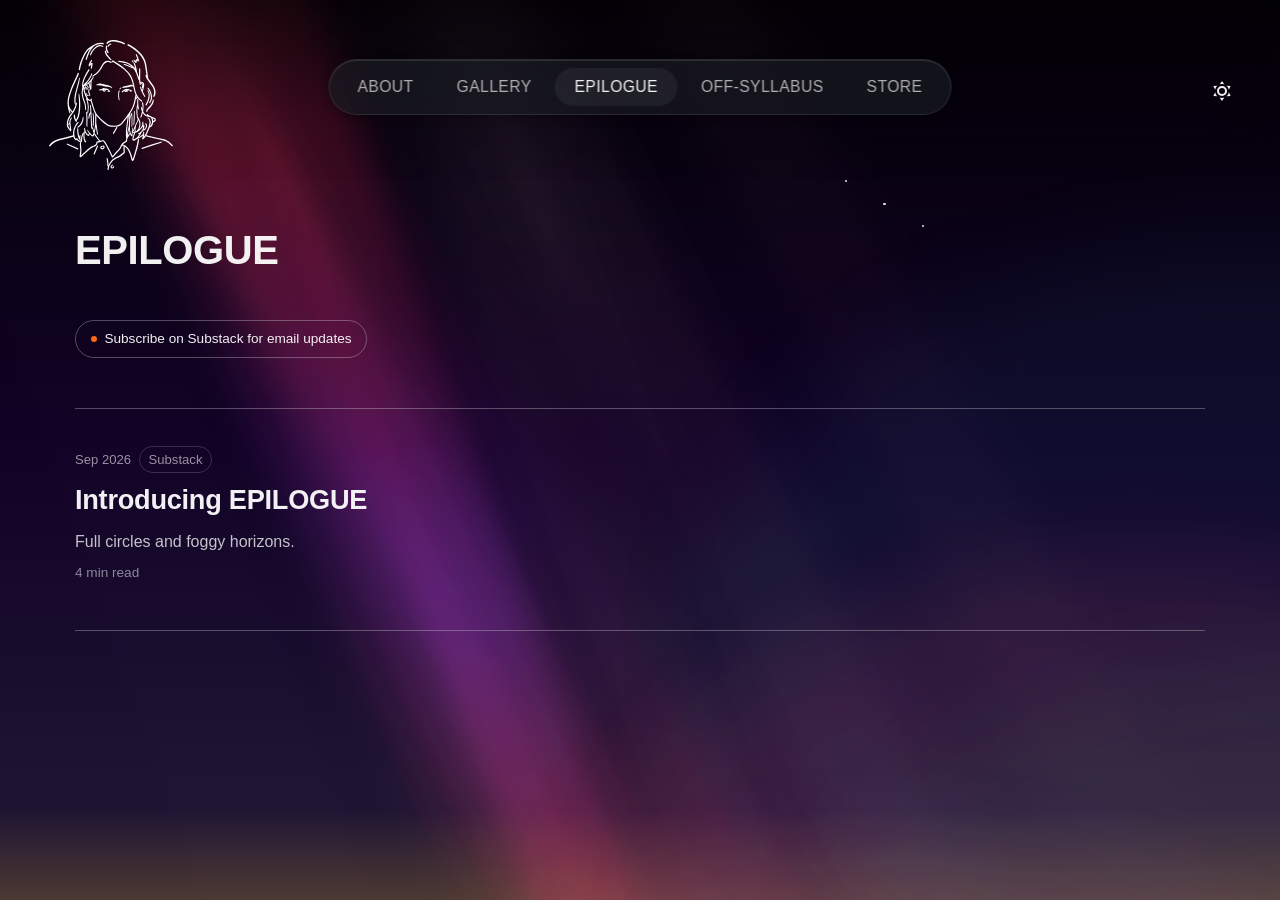
==== commit a631c82c: "Deployed f9034ed with MkDocs version: 1.6.1" ====
--- a/epilogue/index.html
+++ b/epilogue/index.html
@@ -56,10 +56,16 @@
   <meta property="og:type" content="website">
   <meta property="og:site_name" content="David K. Hays">
   <meta property="og:title" content="David K. Hays">
-  <meta property="og:description" content="Personal portfolio of David K. Hays.">
+  <meta property="og:description" content="Award-winning writer and photographer; amateur brain surgeon.">
   <meta property="og:url" content="https://davidkhays.com/epilogue/">
   <meta property="og:image" content="https://davidkhays.com/assets/images/social-preview.png">
-  <meta name="twitter:card" content="summary_large_image">
+  <meta name="twitter:card" content="summary_large_image"><script>
+    (function () {
+      if (window.innerWidth > 960 && !__md_get("__palette")) {
+        __md_set("__palette", { index: 1, color: { scheme: "slate", primary: "indigo", accent: "indigo" } });
+      }
+    })();
+  </script>
 
   </head>
   
@@ -166,9 +172,9 @@
     
     
     
-    <input class="md-option" data-md-color-media="" data-md-color-scheme="default" data-md-color-primary="indigo" data-md-color-accent="indigo"  aria-label="Switch to dark mode"  type="radio" name="__palette" id="__palette_0">
-    
-      <label class="md-header__button md-icon" title="Switch to dark mode" for="__palette_1" hidden>
+    <input class="md-option" data-md-color-media="" data-md-color-scheme="default" data-md-color-primary="indigo" data-md-color-accent="indigo"  aria-label="EXCITA AURORAM"  type="radio" name="__palette" id="__palette_0">
+    
+      <label class="md-header__button md-icon" title="EXCITA AURORAM" for="__palette_1" hidden>
         <svg xmlns="http://www.w3.org/2000/svg" viewBox="0 0 24 24"><path d="m17.75 4.09-2.53 1.94.91 3.06-2.63-1.81-2.63 1.81.91-3.06-2.53-1.94L12.44 4l1.06-3 1.06 3zm3.5 6.91-1.64 1.25.59 1.98-1.7-1.17-1.7 1.17.59-1.98L15.75 11l2.06-.05L18.5 9l.69 1.95zm-2.28 4.95c.83-.08 1.72 1.1 1.19 1.85-.32.45-.66.87-1.08 1.27C15.17 23 8.84 23 4.94 19.07c-3.91-3.9-3.91-10.24 0-14.14.4-.4.82-.76 1.27-1.08.75-.53 1.93.36 1.85 1.19-.27 2.86.69 5.83 2.89 8.02a9.96 9.96 0 0 0 8.02 2.89m-1.64 2.02a12.08 12.08 0 0 1-7.8-3.47c-2.17-2.19-3.33-5-3.49-7.82-2.81 3.14-2.7 7.96.31 10.98 3.02 3.01 7.84 3.12 10.98.31"/></svg>
       </label>
     
@@ -176,9 +182,9 @@
     
     
     
-    <input class="md-option" data-md-color-media="" data-md-color-scheme="slate" data-md-color-primary="indigo" data-md-color-accent="indigo"  aria-label="Switch to light mode"  type="radio" name="__palette" id="__palette_1">
-    
-      <label class="md-header__button md-icon" title="Switch to light mode" for="__palette_0" hidden>
+    <input class="md-option" data-md-color-media="" data-md-color-scheme="slate" data-md-color-primary="indigo" data-md-color-accent="indigo"  aria-label="FIAT LUX"  type="radio" name="__palette" id="__palette_1">
+    
+      <label class="md-header__button md-icon" title="FIAT LUX" for="__palette_0" hidden>
         <svg xmlns="http://www.w3.org/2000/svg" viewBox="0 0 24 24"><path d="M12 7a5 5 0 0 1 5 5 5 5 0 0 1-5 5 5 5 0 0 1-5-5 5 5 0 0 1 5-5m0 2a3 3 0 0 0-3 3 3 3 0 0 0 3 3 3 3 0 0 0 3-3 3 3 0 0 0-3-3m0-7 2.39 3.42C13.65 5.15 12.84 5 12 5s-1.65.15-2.39.42zM3.34 7l4.16-.35A7.2 7.2 0 0 0 5.94 8.5c-.44.74-.69 1.5-.83 2.29zm.02 10 1.76-3.77a7.131 7.131 0 0 0 2.38 4.14zM20.65 7l-1.77 3.79a7.02 7.02 0 0 0-2.38-4.15zm-.01 10-4.14.36c.59-.51 1.12-1.14 1.54-1.86.42-.73.69-1.5.83-2.29zM12 22l-2.41-3.44c.74.27 1.55.44 2.41.44.82 0 1.63-.17 2.37-.44z"/></svg>
       </label>
     
@@ -445,7 +451,7 @@
       <a class="dkh-epilogue__entry-link" href="https://davidkhays.substack.com/p/introducing-epilogue" target="_blank" rel="noopener noreferrer">
         <div class="dkh-epilogue__entry-text">
           <div class="dkh-epilogue__entry-meta">
-            <span class="dkh-epilogue__entry-date">Aug 2026</span>
+            <span class="dkh-epilogue__entry-date">Sep 2026</span>
             <span class="dkh-epilogue__entry-tag">Substack</span>
           </div>
           <h2 class="dkh-epilogue__entry-title">Introducing EPILOGUE</h2>
--- a/assets/stylesheets/extra.css
+++ b/assets/stylesheets/extra.css
@@ -49,7 +49,7 @@
   inset: 0;
   z-index: -1;
   overflow: hidden;
-  background: #05060f;
+  background: linear-gradient(to bottom, #030105 0%, #110226 50%, #1f1533 90%, #4c3932 100%);
   pointer-events: none;
 }
 .dkh-aurora-bg__stars,
@@ -69,6 +69,12 @@
 @keyframes dkh-twinkle {
   0%, 100% { opacity: 0; }
   50% { opacity: var(--dkh-twinkle-peak); }
+}
+/* Orion's Belt (extra.js) uses this instead of the twinkle animation — it's meant to read as a
+   fixed, recognizable asterism, not blend into the ambient scatter's flicker. */
+.dkh-aurora-bg__star--static {
+  animation: none;
+  opacity: var(--dkh-twinkle-peak);
 }
 /* Aurora blobs: 5 full-viewport-sized, heavily-blurred circles (extra.js creates and animates
    them), each doing a slow independent random walk plus a gentle scale pulse, cross-fading through
@@ -106,10 +112,10 @@
   background: linear-gradient(
     to bottom,
     transparent 0%,
-    rgba(178, 24, 43, 0.36) 15%,
-    rgba(140, 20, 55, 0.36) 35%,
-    rgba(150, 40, 200, 0.3) 55%,
-    rgba(178, 24, 43, 0.32) 78%,
+    rgba(178, 24, 43, 0.5) 15%,
+    rgba(140, 20, 55, 0.5) 35%,
+    rgba(150, 40, 200, 0.42) 55%,
+    rgba(178, 24, 43, 0.46) 78%,
     transparent 100%
   );
   filter: blur(14px);
@@ -125,9 +131,9 @@
   background: linear-gradient(
     to bottom,
     transparent 0%,
-    rgba(255, 255, 255, 0.4) 15%,
-    rgba(235, 190, 210, 0.3) 40%,
-    rgba(255, 255, 255, 0.32) 65%,
+    rgba(255, 210, 215, 0.42) 15%,
+    rgba(220, 90, 120, 0.4) 40%,
+    rgba(255, 200, 205, 0.36) 65%,
     transparent 100%
   );
 }
@@ -164,7 +170,7 @@
     display: none;
   }
   body[data-md-color-scheme="slate"] {
-    background-color: #05060f;
+    background: linear-gradient(to bottom, #030105 0%, #110226 50%, #1f1533 90%, #4c3932 100%);
   }
   body[data-md-color-scheme="slate"] .dkh-aurora-bg {
     position: absolute;
@@ -868,7 +874,8 @@
 }
 /* The paperclip-emoji "source" links in "Some Things I Believe" aren't text, so underlining them
    like the other .dkh-box__list links doesn't read the same way — no underline for these. */
-.dkh-box__list a.dkh-box__list-icon-link {
+.dkh-box__list a.dkh-box__list-icon-link,
+.dkh-countdown__label a.dkh-box__list-icon-link {
   text-decoration: none;
 }
 
@@ -908,7 +915,7 @@
 .dkh-box .dkh-box__title {
   font-size: 1.5625em;
   font-weight: 600;
-  margin: 0 0 1.1em;
+  margin: 0 0 0.55em;
   border-bottom: none;
 }
 /* `[dir=ltr] .md-typeset ul { margin-left: .625em }` is an attribute+class+type selector
@@ -925,28 +932,136 @@
   padding-left: 0;
   font-size: 0.92em;
   line-height: 1.65;
-  opacity: 0.85;
+  opacity: 0.92;
 }
 body[data-md-color-scheme="slate"] .dkh-box .dkh-box__list {
+  opacity: 0.97;
+}
+/* "Latest" box (docs/index.md): three stacked sub-sections — Camera Roll, From My Desk, On My
+   Mind — no visible divider between them, just vertical rhythm via .dkh-box__section's own
+   sibling spacing (zero before the first section, since it sits right under the box title). */
+.dkh-box__section + .dkh-box__section {
+  margin-top: 1.6em;
+}
+.dkh-box__subheading {
+  font-size: 1em;
+  font-weight: 500;
+  text-transform: uppercase;
+  letter-spacing: 0.04em;
+  opacity: 0.65;
+  margin-bottom: 0.7em;
+}
+/* Camera Roll is a one-photo-at-a-time carousel (JS in extra.js shows/hides .dkh-box__photo
+   figures and toggles the nav buttons). The nav buttons live inside whichever
+   .dkh-box__photo-frame is currently visible (JS moves them there on every render), positioned
+   absolutely against that frame so they're always vertically centered on the actual photo —
+   whatever its aspect ratio — and pulled out into the box's own side padding via negative
+   left/right so the photo and caption keep the box's full normal width. */
+.dkh-box__cameraroll-track {
+  width: 100%;
+}
+.dkh-box__photo-frame {
+  position: relative;
+  width: 90%;
+  margin: 0 auto;
+}
+.dkh-box__cameraroll-nav {
+  position: absolute;
+  top: 50%;
+  display: flex;
+  align-items: center;
+  justify-content: center;
+  width: 1.4em;
+  height: 2.4em;
+  appearance: none;
+  background: none;
+  border: none;
+  padding: 0;
+  color: inherit;
+  opacity: 0.45;
+  cursor: pointer;
+  transition: opacity 0.15s ease;
+  transform: translateY(-50%);
+}
+.dkh-box__cameraroll-nav::before {
+  content: "";
+  width: 0.6em;
+  height: 0.6em;
+  border-top: 1.5px solid currentColor;
+  border-right: 1.5px solid currentColor;
+}
+.dkh-box__cameraroll-nav--prev::before {
+  transform: rotate(-135deg);
+  margin-left: 0.2em;
+}
+.dkh-box__cameraroll-nav--next::before {
+  transform: rotate(45deg);
+  margin-right: 0.2em;
+}
+.dkh-box__cameraroll-nav:hover:not(:disabled) {
+  opacity: 0.9;
+}
+.dkh-box__cameraroll-nav:disabled {
+  opacity: 0.15;
+  cursor: default;
+}
+.dkh-box__cameraroll-nav--prev {
+  left: -1.5rem;
+}
+.dkh-box__cameraroll-nav--next {
+  right: -1.5rem;
+}
+/* Double-class selectors here (not just .dkh-box__photo) to out-specificity Material's
+   .md-typeset figure / .md-typeset figcaption defaults (margin: 1em auto, centered,
+   italic captions) — same pattern used elsewhere in this file for figure/list overrides. */
+.dkh-box .dkh-box__photo {
+  margin: 0;
+  text-align: left;
+  width: 100%;
+}
+.dkh-box .dkh-box__photo img {
+  display: block;
+  width: 100%;
+  height: auto;
+  object-fit: cover;
+}
+.dkh-box .dkh-box__photo figcaption {
+  width: 90%;
+  margin: 0.7em auto 0;
+  max-width: none;
+  text-align: left;
+  font-style: normal;
+  font-size: 0.92em;
+  line-height: 1.45;
   opacity: 0.92;
 }
-.dkh-box__list + .dkh-goals,
-.dkh-box__list + .dkh-countdowns,
-.dkh-box__writings + .dkh-goals,
-.dkh-box__writings + .dkh-countdowns,
-.dkh-goals + .dkh-countdowns {
-  margin-top: 1.5em;
-}
-/* "Latest" box writings (docs/index.md): each entry is its own small bordered card rather than a
-   plain text link — loosely echoing how theodore.net presents project cards on his homepage,
-   scaled down to fit this box instead of that page's large scattered-photo treatment (not
-   attempting to replicate that literally, just the "distinct framed card per item" feel). */
-.dkh-box__subheading {
+body[data-md-color-scheme="slate"] .dkh-box .dkh-box__photo figcaption {
+  opacity: 0.97;
+}
+.dkh-box a.dkh-box__plain-link {
+  color: inherit;
+  text-decoration: underline;
+}
+.dkh-box a.dkh-box__plain-link--medium {
+  font-weight: 500;
+  text-decoration: none;
+}
+.dkh-box__mind {
+  margin: 0 0 0.8em;
   font-size: 0.92em;
-  font-weight: 700;
-  opacity: 0.7;
-  margin-bottom: 0.7em;
-}
+  line-height: 1.65;
+  opacity: 0.92;
+}
+body[data-md-color-scheme="slate"] .dkh-box__mind {
+  opacity: 0.97;
+}
+/* "Latest" box writings: each entry is its own small bordered card rather than a plain text link
+   — loosely echoing how theodore.net presents project cards on his homepage, scaled down to fit
+   this box instead of that page's large scattered-photo treatment (not attempting to replicate
+   that literally, just the "distinct framed card per item" feel). The diagonal gradient + blur is
+   a subtle "shiny glass" fill — translucent enough that whatever's behind the card (the aurora in
+   dark mode, the box's own background in light mode) shows through faintly rather than the card
+   being a flat, fully opaque rectangle. */
 .dkh-box__writings {
   display: flex;
   flex-direction: column;
@@ -959,6 +1074,13 @@
   border-radius: 14px;
   color: inherit;
   text-decoration: none !important;
+  background: linear-gradient(
+    135deg,
+    color-mix(in srgb, white 16%, transparent) 0%,
+    color-mix(in srgb, white 3%, transparent) 55%
+  );
+  backdrop-filter: blur(10px);
+  -webkit-backdrop-filter: blur(10px);
   transition: border-color 0.2s ease, transform 0.2s ease;
 }
 .dkh-box__writing:hover {
@@ -967,8 +1089,8 @@
 }
 .dkh-box__writing-meta {
   display: block;
-  font-size: 0.76em;
-  opacity: 0.55;
+  font-size: 0.82em;
+  opacity: 0.8;
   margin-bottom: 0.3em;
 }
 .dkh-box__writing-title {
@@ -1012,7 +1134,7 @@
 }
 .dkh-countdown__label {
   font-size: 0.82em;
-  opacity: 0.7;
+  opacity: 0.8;
 }
 .dkh-countdown__value {
   font-size: 1.3em;
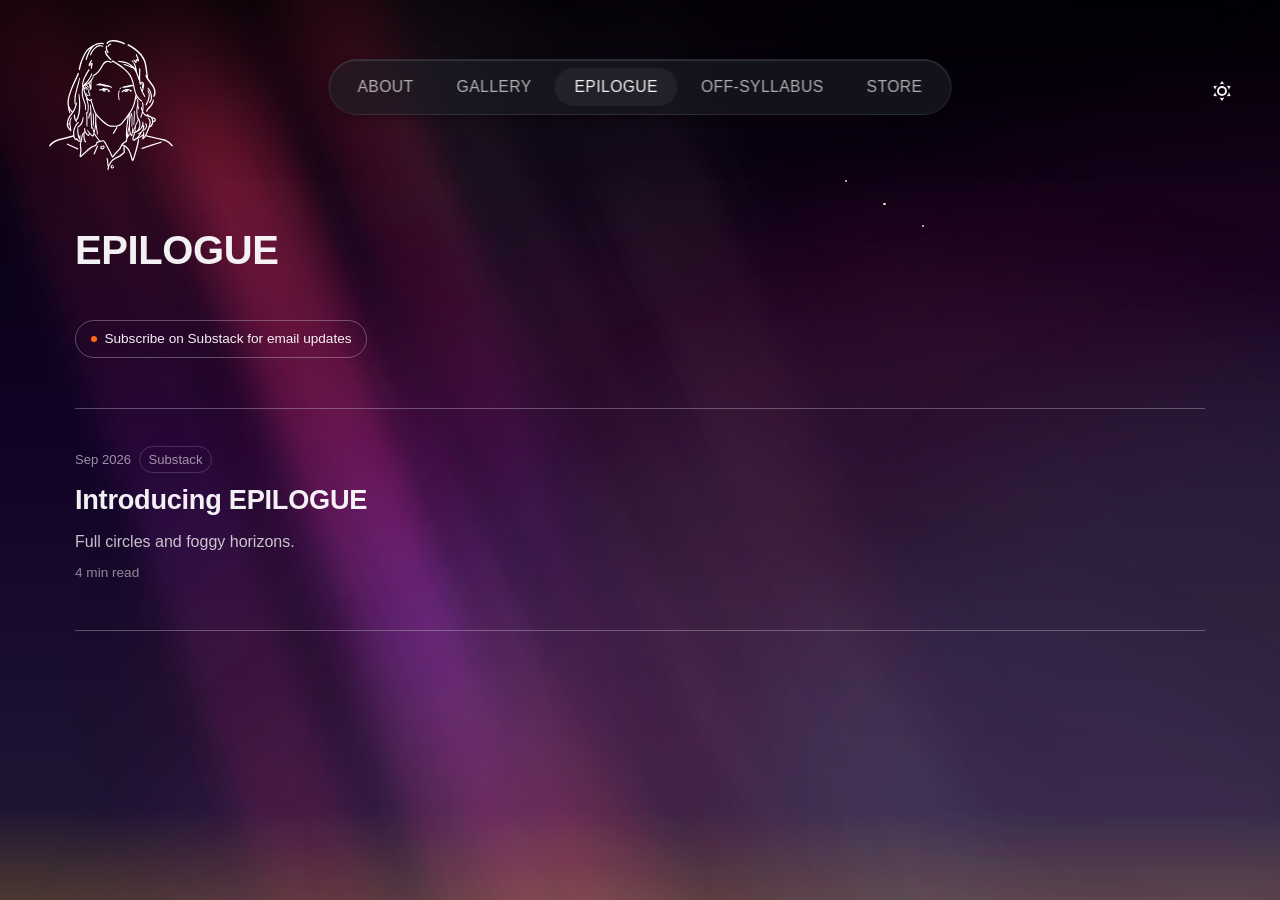
==== commit e83a58a2: "Deployed 7ef4a6a with MkDocs version: 1.6.1" ====
--- a/epilogue/index.html
+++ b/epilogue/index.html
@@ -3,26 +3,26 @@
 <html lang="en" class="no-js">
   <head>
     
-      <meta charset="utf-8">
-      <meta name="viewport" content="width=device-width,initial-scale=1">
-      
-        <meta name="description" content="Writings, videos, and other things David K. Hays makes.">
-      
-      
-      
-        <link rel="canonical" href="https://davidkhays.com/epilogue/">
-      
-      
-        <link rel="prev" href="..">
-      
-      
-      
-        
-      
-      
-      <link rel="icon" href="../assets/images/favicon.png">
-      <meta name="generator" content="mkdocs-1.6.1, mkdocs-material-9.7.7">
-    
+  <meta charset="utf-8">
+  <meta name="viewport" content="width=device-width,initial-scale=1">
+  
+    <meta name="description" content="Writings, videos, and other things David K. Hays makes.">
+  
+  
+  
+    <link rel="canonical" href="https://davidkhays.com/epilogue/">
+  
+  
+    <link rel="prev" href="..">
+  
+  
+  
+    
+  
+  
+  <link rel="icon" href="data:image/svg+xml,%3Csvg xmlns='http://www.w3.org/2000/svg' viewBox='0 0 100 100'%3E%3Ctext y='.9em' font-size='90'%3E%F0%9F%9A%80%3C/text%3E%3C/svg%3E">
+  <meta name="generator" content="mkdocs-1.6.1, mkdocs-material-9.7.7">
+
     
       
         <title>Epilogue - David K. Hays</title>
@@ -59,12 +59,26 @@
   <meta property="og:description" content="Award-winning writer and photographer; amateur brain surgeon.">
   <meta property="og:url" content="https://davidkhays.com/epilogue/">
   <meta property="og:image" content="https://davidkhays.com/assets/images/social-preview.png">
-  <meta name="twitter:card" content="summary_large_image"><script>
-    (function () {
-      if (window.innerWidth > 960 && !__md_get("__palette")) {
-        __md_set("__palette", { index: 1, color: { scheme: "slate", primary: "indigo", accent: "indigo" } });
-      }
-    })();
+  <meta name="twitter:card" content="summary_large_image">
+  <script>
+    // First-visit-only default: desktop (real mouse/trackpad) gets dark/Aurora mode, mobile/touch
+    // gets light mode. mkdocs.yml's theme.palette lists "default" (light) at index 0 and "slate"
+    // (dark) at index 1 — this writes the exact same {index, color} shape Material's own toggle
+    // writes on a manual click (see mkdocs-material's bundle.js, function "us"), via the __md_get/
+    // __md_set helpers that partials/javascripts/base.html already defined just above this block.
+    // partials/javascripts/palette.html (included later, in the header) is what actually reads
+    // this back and applies it to <body> before the page paints — since this block runs first and
+    // writes synchronously, there's no flash of the wrong theme on a fresh visit. Once a visitor
+    // manually toggles the theme, __md_get("__palette") is already set, so this never runs again
+    // and their own choice always wins from then on.
+    if (!__md_get("__palette")) {
+      var isDesktop = window.matchMedia("(hover: hover) and (pointer: fine)").matches;
+      var index = isDesktop ? 1 : 0;
+      __md_set("__palette", {
+        index: index,
+        color: { media: null, scheme: index ? "slate" : "default", primary: "indigo", accent: "indigo" },
+      });
+    }
   </script>
 
   </head>
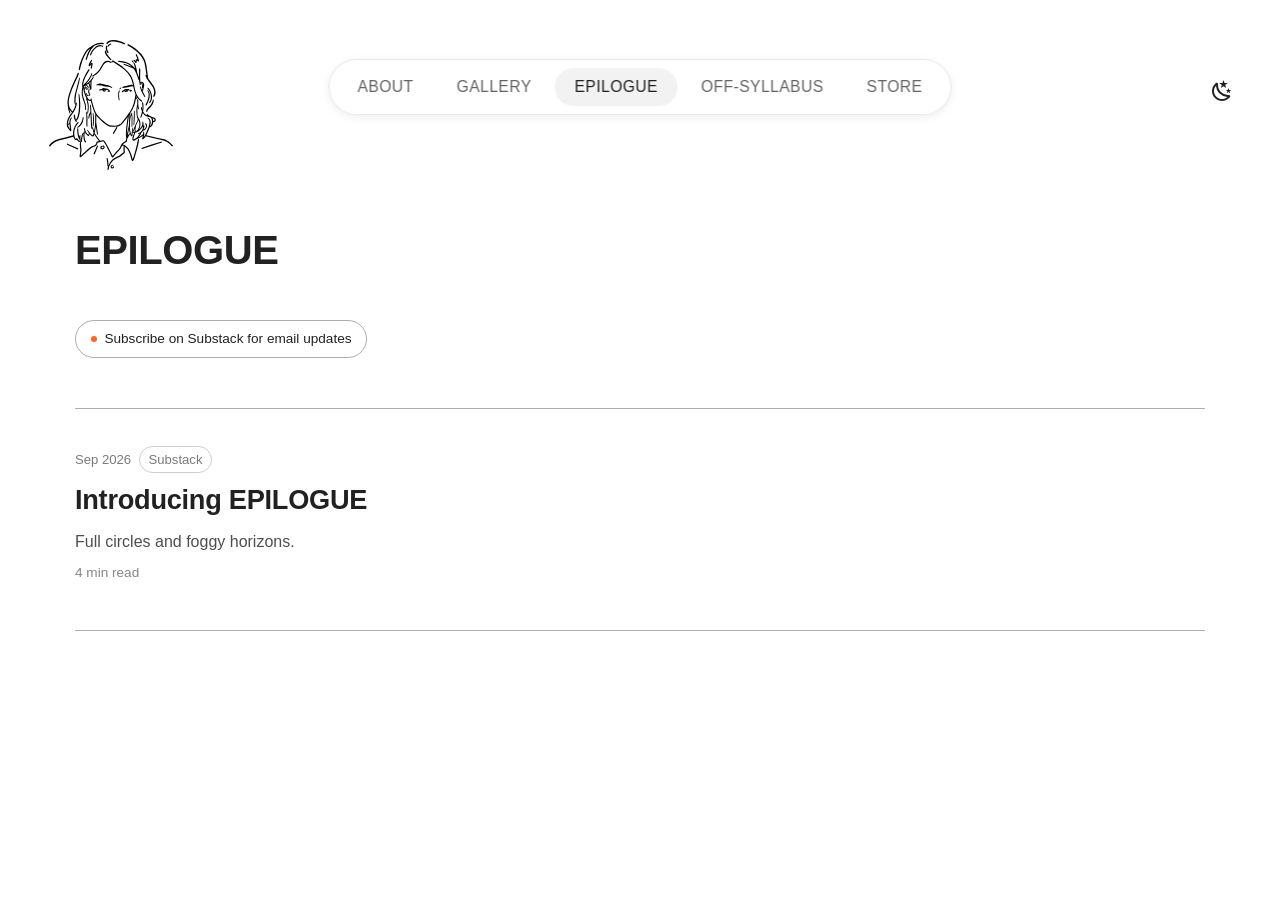
==== commit 64ef6636: "Deployed 68b74e3 with MkDocs version: 1.6.1" ====
--- a/epilogue/index.html
+++ b/epilogue/index.html
@@ -20,7 +20,8 @@
     
   
   
-  <link rel="icon" href="data:image/svg+xml,%3Csvg xmlns='http://www.w3.org/2000/svg' viewBox='0 0 100 100'%3E%3Ctext y='.9em' font-size='90'%3E%F0%9F%9A%80%3C/text%3E%3C/svg%3E">
+    <link rel="icon" href="data:image/svg+xml,%3Csvg xmlns='http://www.w3.org/2000/svg' viewBox='0 0 100 100'%3E%3Ctext y='.9em' font-size='90'%3E%F0%9F%9A%80%3C/text%3E%3C/svg%3E">
+  
   <meta name="generator" content="mkdocs-1.6.1, mkdocs-material-9.7.7">
 
     
@@ -60,26 +61,6 @@
   <meta property="og:url" content="https://davidkhays.com/epilogue/">
   <meta property="og:image" content="https://davidkhays.com/assets/images/social-preview.png">
   <meta name="twitter:card" content="summary_large_image">
-  <script>
-    // First-visit-only default: desktop (real mouse/trackpad) gets dark/Aurora mode, mobile/touch
-    // gets light mode. mkdocs.yml's theme.palette lists "default" (light) at index 0 and "slate"
-    // (dark) at index 1 — this writes the exact same {index, color} shape Material's own toggle
-    // writes on a manual click (see mkdocs-material's bundle.js, function "us"), via the __md_get/
-    // __md_set helpers that partials/javascripts/base.html already defined just above this block.
-    // partials/javascripts/palette.html (included later, in the header) is what actually reads
-    // this back and applies it to <body> before the page paints — since this block runs first and
-    // writes synchronously, there's no flash of the wrong theme on a fresh visit. Once a visitor
-    // manually toggles the theme, __md_get("__palette") is already set, so this never runs again
-    // and their own choice always wins from then on.
-    if (!__md_get("__palette")) {
-      var isDesktop = window.matchMedia("(hover: hover) and (pointer: fine)").matches;
-      var index = isDesktop ? 1 : 0;
-      __md_set("__palette", {
-        index: index,
-        color: { media: null, scheme: index ? "slate" : "default", primary: "indigo", accent: "indigo" },
-      });
-    }
-  </script>
 
   </head>
   
@@ -121,47 +102,49 @@
   <img class="dkh-logo-swap__hover" src="../assets/images/eyes-closed.svg" alt="" aria-hidden="true">
 </span>
     </a>
-    <label class="md-header__button md-icon" for="__drawer">
-      
-      <svg xmlns="http://www.w3.org/2000/svg" viewBox="0 0 24 24"><path d="M3 6h18v2H3zm0 5h18v2H3zm0 5h18v2H3z"/></svg>
-    </label>
-
-    <!-- Condensed, centered nav (desktop only; see extra.css for the breakpoint) -->
-    <ul class="dkh-nav">
-      
-        
-      
-        
-          <li class="dkh-nav__item">
-            <a href="../about.md" class="dkh-nav__link">About</a>
-          </li>
-        
-      
-        
-          <li class="dkh-nav__item">
-            <a href="../gallery.md" class="dkh-nav__link">Gallery</a>
-          </li>
-        
-      
-        
-          <li class="dkh-nav__item dkh-nav__item--active">
-            <a href="./" class="dkh-nav__link">EPILOGUE</a>
-          </li>
-        
-      
-        
-          <li class="dkh-nav__item">
-            <a href="../off-syllabus/index.md" class="dkh-nav__link">OFF-SYLLABUS</a>
-          </li>
-        
-      
-        
-          <li class="dkh-nav__item">
-            <a href="../store.md" class="dkh-nav__link">Store</a>
-          </li>
-        
-      
-    </ul>
+    
+      <label class="md-header__button md-icon" for="__drawer">
+        
+        <svg xmlns="http://www.w3.org/2000/svg" viewBox="0 0 24 24"><path d="M3 6h18v2H3zm0 5h18v2H3zm0 5h18v2H3z"/></svg>
+      </label>
+
+      <!-- Condensed, centered nav (desktop only; see extra.css for the breakpoint) -->
+      <ul class="dkh-nav">
+        
+          
+        
+          
+            <li class="dkh-nav__item">
+              <a href="../about.md" class="dkh-nav__link">About</a>
+            </li>
+          
+        
+          
+            <li class="dkh-nav__item">
+              <a href="../gallery.md" class="dkh-nav__link">Gallery</a>
+            </li>
+          
+        
+          
+            <li class="dkh-nav__item dkh-nav__item--active">
+              <a href="./" class="dkh-nav__link">EPILOGUE</a>
+            </li>
+          
+        
+          
+            <li class="dkh-nav__item">
+              <a href="../off-syllabus/index.md" class="dkh-nav__link">OFF-SYLLABUS</a>
+            </li>
+          
+        
+          
+            <li class="dkh-nav__item">
+              <a href="../store.md" class="dkh-nav__link">Store</a>
+            </li>
+          
+        
+      </ul>
+    
 
     <div class="md-header__title" data-md-component="header-title">
       <div class="md-header__ellipsis">
--- a/assets/stylesheets/extra.css
+++ b/assets/stylesheets/extra.css
@@ -875,7 +875,8 @@
 /* The paperclip-emoji "source" links in "Some Things I Believe" aren't text, so underlining them
    like the other .dkh-box__list links doesn't read the same way — no underline for these. */
 .dkh-box__list a.dkh-box__list-icon-link,
-.dkh-countdown__label a.dkh-box__list-icon-link {
+.dkh-countdown__label a.dkh-box__list-icon-link,
+.dkh-hero__sub a.dkh-box__list-icon-link {
   text-decoration: none;
 }
 
